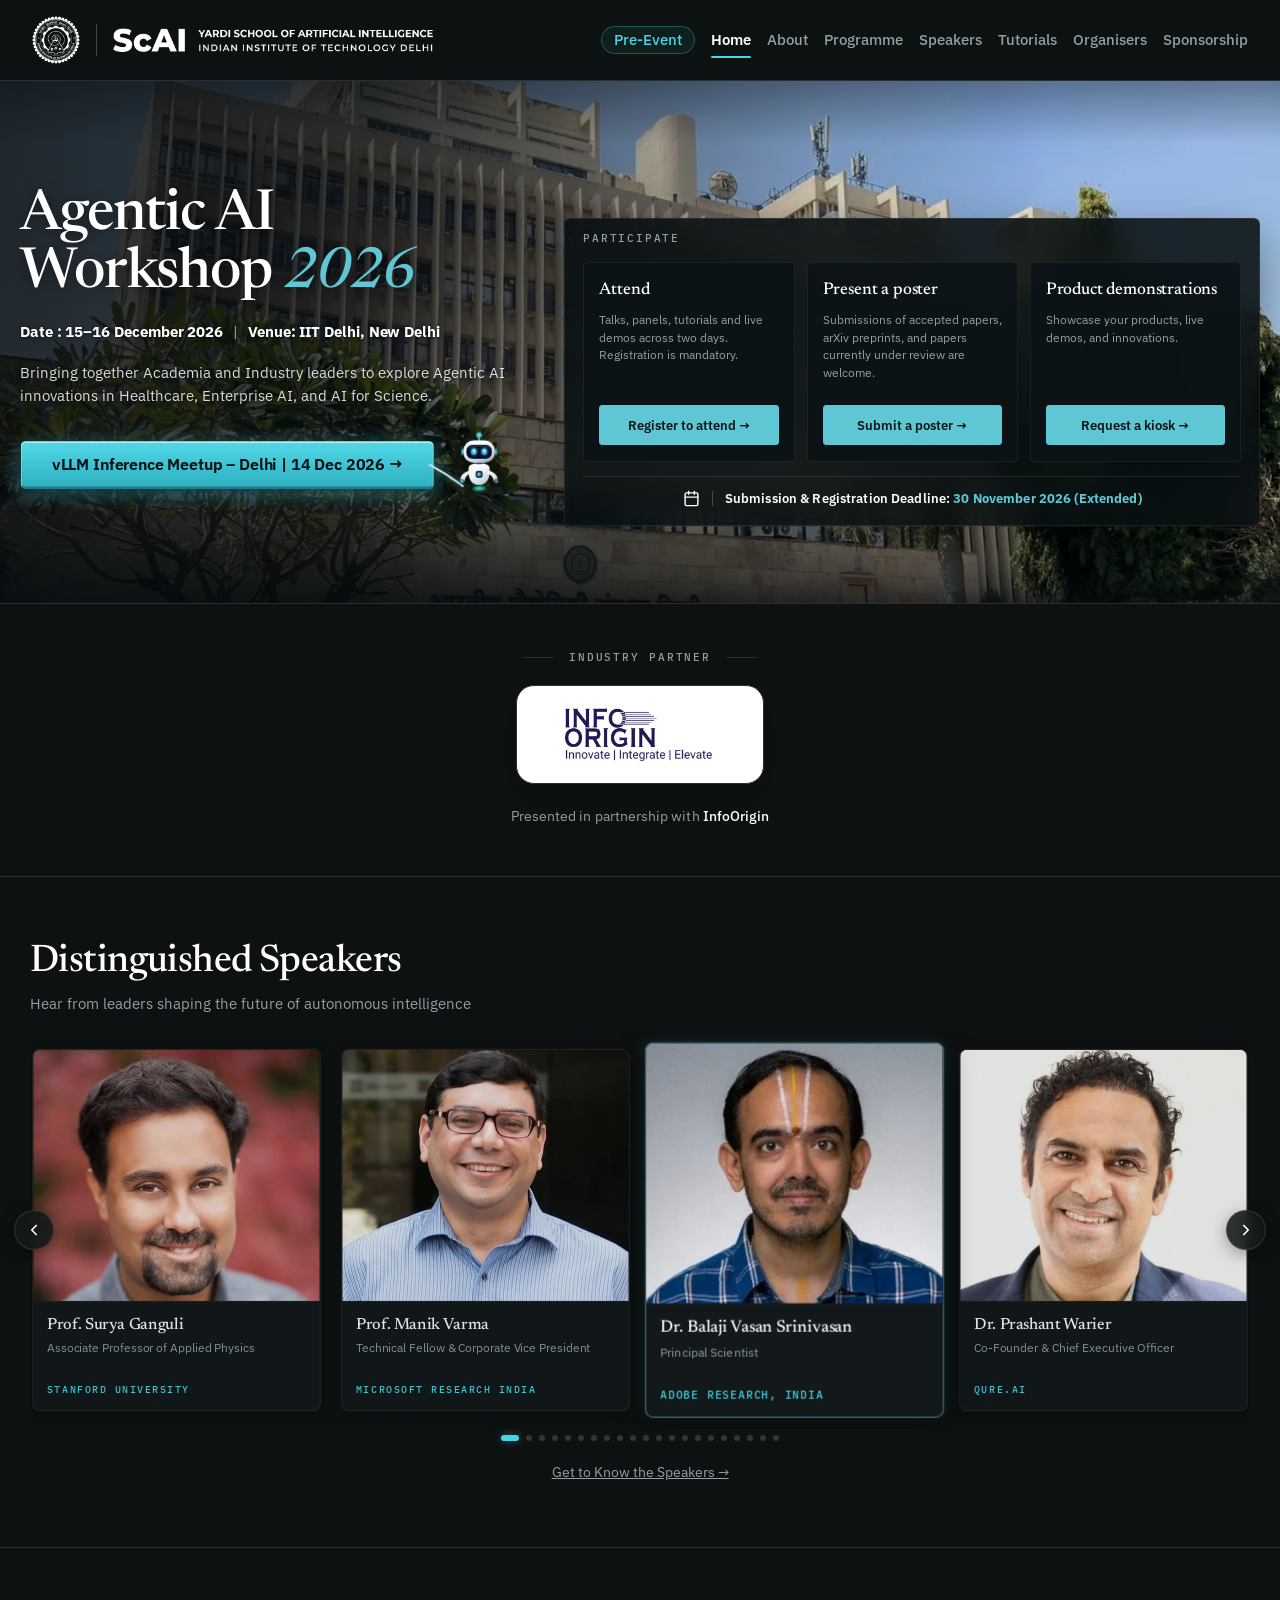
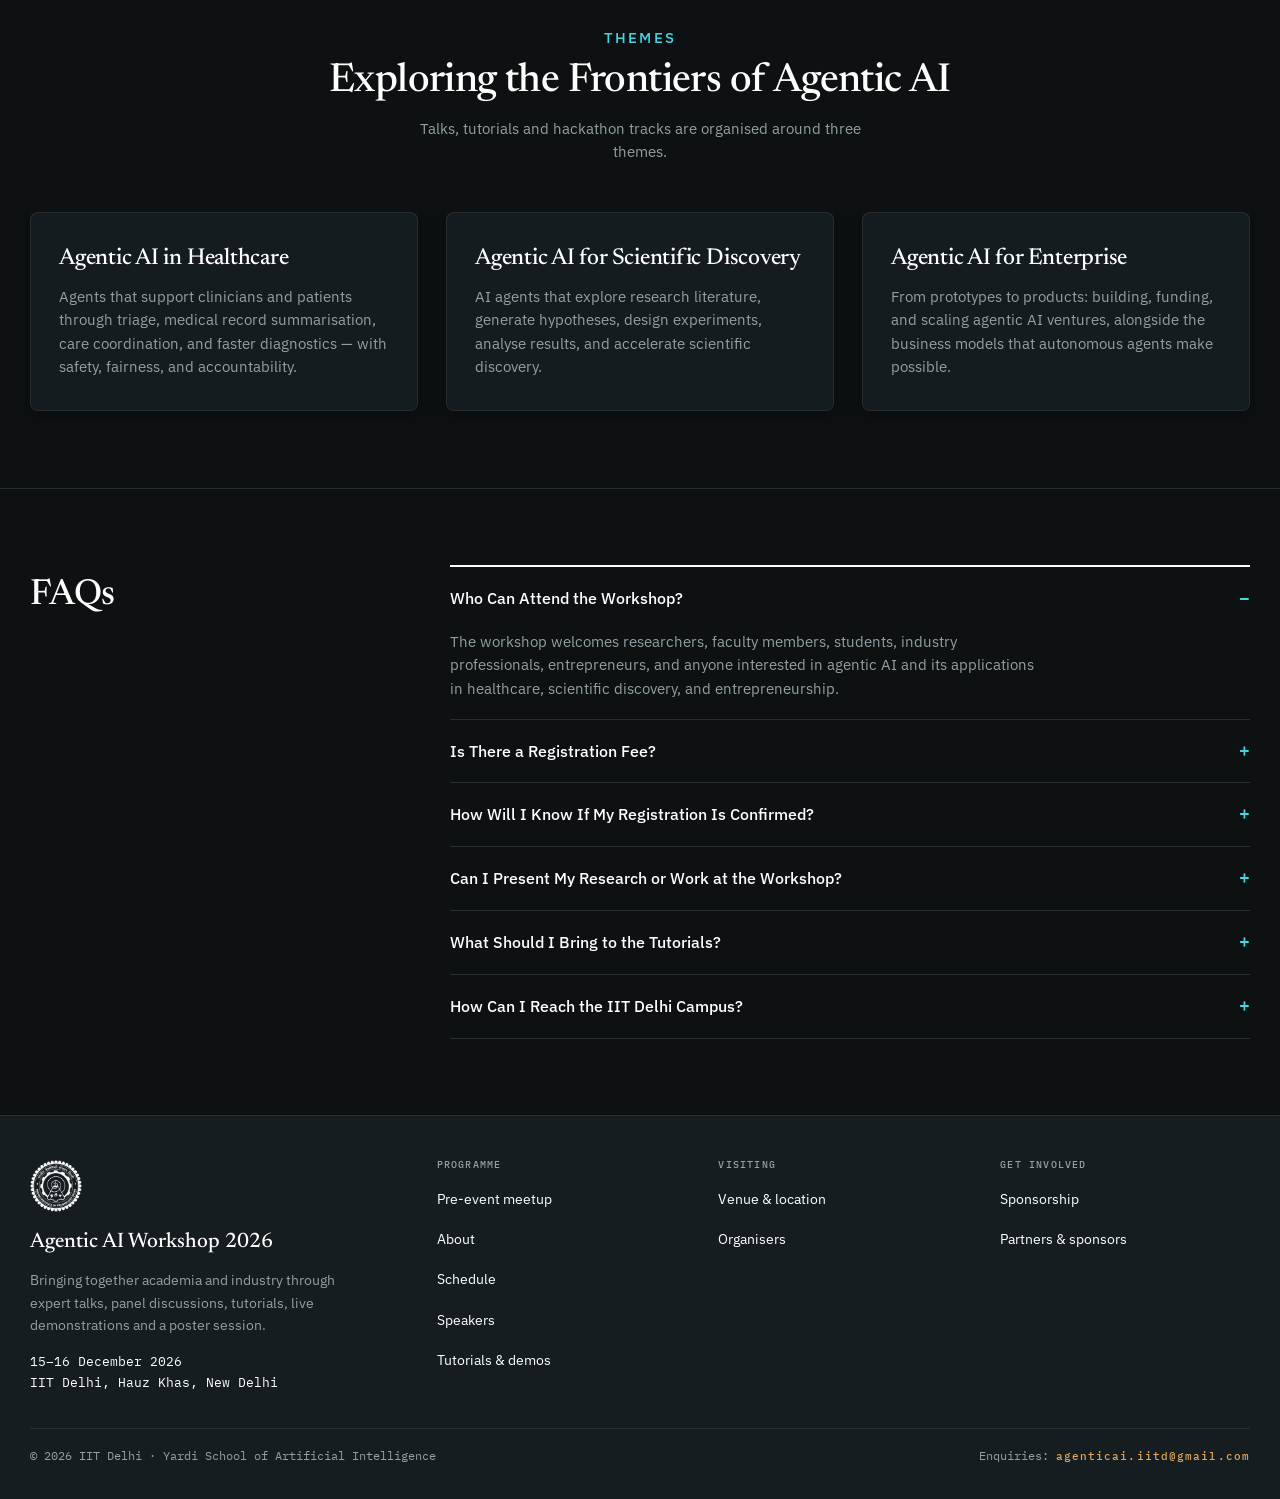
==== static/index.html @ 504b187e "Add cute 3D companion robot animation hauling Pre-Event CTA button into place" ====
<!doctype html>
<html lang="en" data-theme="dark">

<head>
  <meta charset="utf-8">
  <meta name="viewport" content="width=device-width, initial-scale=1, viewport-fit=cover">
  <meta name="claude:viewport-fit-sides" content="cover">
  <title>Agentic AI Workshop 2026</title>
  <link rel="preconnect" href="https://fonts.gstatic.com" crossorigin>
  <link rel="stylesheet"
    href="https://fonts.googleapis.com/css2?family=Newsreader:ital,opsz,wght@0,6..72,400;0,6..72,500;0,6..72,600;1,6..72,400&family=IBM+Plex+Mono:wght@400;500&family=IBM+Plex+Sans:wght@400;500;600&display=swap">
  <link rel="stylesheet" href="styles.css?v=8">
  <script>try { localStorage.removeItem("aaiw-theme"); } catch (e) { } document.documentElement.setAttribute("data-theme", "dark");</script>
</head>

<body>

  <header class="site-head">
    <div class="head-in">
      <a class="mark" href="index.html" aria-label="IIT Delhi &middot; ScAI Home">
        <img class="crest crest-red" src="photos/iitd-crest-red.png" alt="IIT Delhi" width="160" height="160">
        <img class="crest crest-white" src="photos/iitd-crest-white.png" alt="IIT Delhi" width="160" height="160">
        <span class="mark-divider" aria-hidden="true"></span>
        <img class="scai-logo" src="photos/scai-logo.png"
          alt="Yardi School of Artificial Intelligence, Indian Institute of Technology Delhi" width="520" height="38">
      </a>
      <div class="nav-group">
        <nav class="nav" id="nav" aria-label="Pages">
          <a href="pre-event.html" class="nav-pre-event">Pre-Event</a>
          <a href="index.html" aria-current="page">Home</a>
          <a href="about.html">About</a>
          <a href="programme.html">Programme</a>
          <a href="speakers.html">Speakers</a>
          <a href="tutorials.html">Tutorials</a>
          <a href="organisers.html">Organisers</a>
          <a href="sponsorship.html">Sponsorship</a>
        </nav>
        <button class="menu-btn" id="menuBtn" type="button" aria-expanded="false" aria-controls="nav"
          aria-label="Toggle navigation menu">
          <span class="menu-icon" aria-hidden="true"><span></span><span></span><span></span></span>
          <span class="menu-btn-text">Menu</span>
        </button>
      </div>
    </div>
  </header>

  <main>
    <section class="hero">
      <div class="hero-bg" aria-hidden="true"></div>
      <div class="wrap hero-grid">
        <div class="hero-copy">
          <h1>Agentic&nbsp;AI<br>Workshop <em>2026</em></h1>
          <p class="hero-meta"><strong>Date : 15&ndash;16 December 2026</strong> <span class="hero-sep">|</span>
            <strong>Venue:
              IIT Delhi, New Delhi</strong>
          </p>
          <p class="hero-desc">Bringing together Academia and Industry leaders to explore Agentic AI innovations in
            Healthcare, Enterprise AI, and AI for Science.</p>
          <div class="hero-actions">
            <svg class="hero-rope-svg" id="heroRopeSvg" aria-hidden="true">
              <path id="heroRopePath" class="hero-rope-path" d="" />
            </svg>
            <a class="hero-pre-btn" href="pre-event.html">vLLM Inference Meetup &ndash; Delhi | 14 Dec 2026 &rarr;</a>
            <div class="hero-robot-stage" id="heroRobotStage" aria-hidden="true">
              <div class="hero-robot" id="heroRobot" aria-label="3D AI Companion Robot">
                <svg class="robot-svg" viewBox="0 0 100 110" width="100%" height="100%" xmlns="http://www.w3.org/2000/svg">
                  <defs>
                    <filter id="robotGlow" x="-30%" y="-30%" width="160%" height="160%">
                      <feGaussianBlur stdDeviation="3" result="blur" />
                      <feMerge>
                        <feMergeNode in="blur" />
                        <feMergeNode in="SourceGraphic" />
                      </feMerge>
                    </filter>
                    <linearGradient id="bodyGrad" x1="20%" y1="0%" x2="80%" y2="100%">
                      <stop offset="0%" stop-color="#FFFFFF" />
                      <stop offset="45%" stop-color="#F1F5F9" />
                      <stop offset="85%" stop-color="#CBD5E1" />
                      <stop offset="100%" stop-color="#94A3B8" />
                    </linearGradient>
                    <linearGradient id="headGrad" x1="25%" y1="0%" x2="75%" y2="100%">
                      <stop offset="0%" stop-color="#FFFFFF" />
                      <stop offset="40%" stop-color="#F1F6F9" />
                      <stop offset="80%" stop-color="#CBD5E1" />
                      <stop offset="100%" stop-color="#94A3B8" />
                    </linearGradient>
                    <linearGradient id="visorGrad" x1="0%" y1="0%" x2="0%" y2="100%">
                      <stop offset="0%" stop-color="#0F172A" />
                      <stop offset="100%" stop-color="#020617" />
                    </linearGradient>
                    <linearGradient id="armGrad" x1="0%" y1="0%" x2="100%" y2="100%">
                      <stop offset="0%" stop-color="#FFFFFF" />
                      <stop offset="60%" stop-color="#E2E8F0" />
                      <stop offset="100%" stop-color="#94A3B8" />
                    </linearGradient>
                    <radialGradient id="thrusterGlow" cx="50%" cy="50%" r="50%">
                      <stop offset="0%" stop-color="#45D6E5" stop-opacity="0.95" />
                      <stop offset="45%" stop-color="#2DD4BF" stop-opacity="0.5" />
                      <stop offset="100%" stop-color="#2DD4BF" stop-opacity="0" />
                    </radialGradient>
                    <radialGradient id="coreGlow" cx="45%" cy="40%" r="55%">
                      <stop offset="0%" stop-color="#E0F2FE" />
                      <stop offset="40%" stop-color="#38BDF8" />
                      <stop offset="100%" stop-color="#0284C7" />
                    </radialGradient>
                  </defs>
                  <g class="robot-all">
                    <!-- Thruster plasma flare -->
                    <ellipse class="robot-thruster" cx="50" cy="99" rx="14" ry="5.5" fill="url(#thrusterGlow)" filter="url(#robotGlow)" />

                    <!-- Left Arm (holds rope) -->
                    <g class="robot-arm-left" transform-origin="34 70">
                      <path d="M 33 69 C 23 71 17 78 18 86 C 19 89 24 89 25 86 C 25 81 29 76 35 73 Z" fill="url(#armGrad)" />
                      <circle cx="20" cy="87" r="4" fill="#334155" />
                      <circle cx="20" cy="87" r="2.2" fill="#45D6E5" filter="url(#robotGlow)" />
                    </g>

                    <!-- Torso -->
                    <g class="robot-body">
                      <path d="M 32 64 C 32 59 38 56 50 56 C 62 56 68 59 68 64 C 69 76 67 93 50 93 C 33 93 31 76 32 64 Z" fill="url(#bodyGrad)" />
                      <path d="M 36 64 C 38 60 44 58 50 58 C 56 58 62 60 64 64 C 60 61 40 61 36 64 Z" fill="#FFFFFF" opacity="0.65" />
                      <!-- Chest Core -->
                      <rect x="44" y="69" width="12" height="12" rx="4" fill="#0B131A" />
                      <circle class="robot-core-pulse" cx="50" cy="75" r="3.5" fill="url(#coreGlow)" filter="url(#robotGlow)" />
                    </g>

                    <!-- Right Arm (waves in celebration) -->
                    <g class="robot-arm-right" id="robotRightArm" transform-origin="66 70">
                      <path d="M 67 69 C 77 71 83 78 82 86 C 81 89 76 89 75 86 C 75 81 71 76 65 73 Z" fill="url(#armGrad)" />
                      <circle cx="80" cy="87" r="4" fill="#334155" />
                      <circle cx="80" cy="87" r="2" fill="#94A3B8" />
                    </g>

                    <!-- Neck Joint -->
                    <rect x="44" y="52" width="12" height="5" rx="2" fill="#1E293B" />

                    <!-- Head -->
                    <g class="robot-head" id="robotHead" transform-origin="50 36">
                      <!-- Antenna -->
                      <line x1="50" y1="18" x2="50" y2="8" stroke="#94A3B8" stroke-width="2.5" stroke-linecap="round" />
                      <circle class="robot-antenna-orb" cx="50" cy="7" r="4" fill="#45D6E5" filter="url(#robotGlow)" />

                      <!-- Ear Pods -->
                      <rect x="19" y="29" width="6" height="14" rx="3" fill="#334155" />
                      <rect x="20" y="32" width="2" height="8" rx="1" fill="#45D6E5" filter="url(#robotGlow)" />
                      <rect x="75" y="29" width="6" height="14" rx="3" fill="#334155" />
                      <rect x="78" y="32" width="2" height="8" rx="1" fill="#45D6E5" filter="url(#robotGlow)" />

                      <!-- Head Dome -->
                      <rect x="23" y="16" width="54" height="39" rx="18" fill="url(#headGrad)" />
                      <ellipse cx="50" cy="22" rx="18" ry="4.5" fill="#FFFFFF" opacity="0.65" />

                      <!-- Visor -->
                      <rect x="28" y="24" width="44" height="24" rx="10" fill="url(#visorGrad)" stroke="rgba(69,214,229,0.3)" stroke-width="1" />
                      <path d="M 32 28 C 40 26 58 26 68 29" stroke="rgba(255,255,255,0.22)" stroke-width="1.2" stroke-linecap="round" />

                      <!-- Eyes -->
                      <g class="robot-eyes" id="robotEyes">
                        <g class="eyes-normal" id="eyesNormal">
                          <ellipse cx="41" cy="35.5" rx="4.5" ry="5.5" fill="#38BDF8" filter="url(#robotGlow)" />
                          <ellipse cx="41" cy="34.5" rx="1.8" ry="2.2" fill="#FFFFFF" />
                          <ellipse cx="59" cy="35.5" rx="4.5" ry="5.5" fill="#38BDF8" filter="url(#robotGlow)" />
                          <ellipse cx="59" cy="34.5" rx="1.8" ry="2.2" fill="#FFFFFF" />
                        </g>
                        <g class="eyes-happy" id="eyesHappy" style="opacity: 0;">
                          <path d="M 36 38 Q 41 31 46 38" fill="none" stroke="#38BDF8" stroke-width="3" stroke-linecap="round" filter="url(#robotGlow)" />
                          <path d="M 54 38 Q 59 31 64 38" fill="none" stroke="#38BDF8" stroke-width="3" stroke-linecap="round" filter="url(#robotGlow)" />
                        </g>
                      </g>
                    </g>
                  </g>
                </svg>
              </div>
            </div>
          </div>
        </div>
        <div class="hero-panel">
          <div class="hero-panel-head">
            <p class="hero-eyebrow">PARTICIPATE</p>
            <h2></h2>
          </div>
          <div class="hero-cards">
            <div class="hero-card">
              <h3>Attend</h3>
              <p>Talks, panels, tutorials and live demos across two days. Registration is mandatory.
              </p>
              <a class="hero-card-btn" href="https://forms.gle/HHtuspnAUSAGpwxS9" target="_blank"
                rel="noopener noreferrer">Register to attend &rarr;</a>
            </div>
            <div class="hero-card">
              <h3>Present a poster</h3>
              <p>Submissions of accepted papers, arXiv preprints, and papers currently under review are welcome.
              </p>
              <a class="hero-card-btn" href="https://forms.gle/W6U7YbLqxAHPparc8" target="_blank"
                rel="noopener noreferrer">Submit a poster &rarr;</a>
            </div>
            <div class="hero-card">
              <h3>Product demonstrations</h3>
              <p>Showcase your products, live demos, and innovations.</p>
              <a class="hero-card-btn"
                href="https://docs.google.com/forms/d/e/1FAIpQLSdDqV8i-qfMsqOBsiGxVJg1NM8yC5mrfDnqKC4Sth73me_tkg/viewform?usp=publish-editor"
                target="_blank" rel="noopener noreferrer">Request
                a kiosk &rarr;</a>
            </div>
          </div>
          <div class="hero-deadline">
            <svg class="hero-deadline-icon" width="18" height="18" viewBox="0 0 24 24" fill="none" stroke="currentColor"
              stroke-width="2" stroke-linecap="round" stroke-linejoin="round" aria-hidden="true">
              <rect x="3" y="4" width="18" height="18" rx="2" ry="2"></rect>
              <line x1="16" y1="2" x2="16" y2="6"></line>
              <line x1="8" y1="2" x2="8" y2="6"></line>
              <line x1="3" y1="10" x2="21" y2="10"></line>
            </svg>
            <span class="hero-deadline-sep" aria-hidden="true"></span>
            <span class="hero-deadline-text">Submission &amp; Registration Deadline: <strong
                class="hero-deadline-date">30 November 2026 (Extended)</strong></span>
          </div>
        </div>
      </div>
      <!-- <p class="hero-credit">IIT Delhi, Hauz Khas</p> -->
    </section>



    <section class="band sponsor-strip" id="sponsors">
      <div class="wrap sponsor-strip-in">
        <p class="sponsor-eyebrow"><i></i>Industry Partner<i></i></p>
        <div class="sponsor-card"><img class="sponsor-logo" src="photos/infoorigin-logo.png?v=2" alt="InfoOrigin"
            width="1024" height="365" loading="lazy"></div>
        <p class="sponsor-note">Presented in partnership with <b>InfoOrigin</b></p>
      </div>
    </section>

    <section class="band spk-band" id="speakers">
      <div class="wrap">
        <div class="spk-band-head">
          <!-- <p class="eyebrow">Speakers</p> -->
          <h2>Distinguished Speakers</h2>
          <p>Hear from leaders shaping the future of autonomous intelligence</p>
        </div>

        <div class="spk-carousel" id="spkCarousel" aria-roledescription="carousel" aria-label="Distinguished Speakers">
          <button class="spk-arrow spk-arrow-prev" id="spkPrev" type="button" aria-label="Previous speaker">
            <svg viewBox="0 0 24 24" fill="none" stroke="currentColor" stroke-width="2.2" stroke-linecap="round"
              stroke-linejoin="round" aria-hidden="true">
              <polyline points="15 18 9 12 15 6"></polyline>
            </svg>
          </button>

          <div class="spk-carousel-viewport" id="spkViewport">
            <div class="spk-carousel-track" id="spkTrack">
              <article class="spk-card" data-index="0">
                <div class="spk-card-photo">
                  <img src="photos/ganguli.webp" alt="Prof. Surya Ganguli" width="520" height="520" loading="lazy">
                </div>
                <div class="spk-card-info">
                  <h3 class="spk-card-name">Prof. Surya Ganguli</h3>
                  <p class="spk-card-role">Associate Professor of Applied Physics</p>
                  <p class="spk-card-org">Stanford University</p>
                </div>
              </article>
              <article class="spk-card" data-index="1">
                <div class="spk-card-photo">
                  <img src="photos/manik.webp" alt="Prof. Manik Varma" width="520" height="520" loading="lazy">
                </div>
                <div class="spk-card-info">
                  <h3 class="spk-card-name">Prof. Manik Varma</h3>
                  <p class="spk-card-role">Technical Fellow & Corporate Vice President</p>
                  <p class="spk-card-org">Microsoft Research India</p>
                </div>
              </article>
              <article class="spk-card" data-index="2">
                <div class="spk-card-photo">
                  <img src="photos/balaji.webp" alt="Dr. Balaji Vasan Srinivasan" width="520" height="520"
                    loading="lazy">
                </div>
                <div class="spk-card-info">
                  <h3 class="spk-card-name">Dr. Balaji Vasan Srinivasan</h3>
                  <p class="spk-card-role">Principal Scientist</p>
                  <p class="spk-card-org">Adobe Research, India</p>
                </div>
              </article>
              <article class="spk-card" data-index="3">
                <div class="spk-card-photo">
                  <img src="photos/prashant.webp" alt="Dr. Prashant Warier" width="520" height="520" loading="lazy">
                </div>
                <div class="spk-card-info">
                  <h3 class="spk-card-name">Dr. Prashant Warier</h3>
                  <p class="spk-card-role">Co-Founder & Chief Executive Officer</p>
                  <p class="spk-card-org">Qure.ai</p>
                </div>
              </article>
              <article class="spk-card" data-index="4">
                <div class="spk-card-photo">
                  <img src="photos/patra.webp" alt="Dr. Arijit Patra" width="520" height="520" loading="lazy">
                </div>
                <div class="spk-card-info">
                  <h3 class="spk-card-name">Dr. Arijit Patra</h3>
                  <p class="spk-card-role">Senior Principal Scientist</p>
                  <p class="spk-card-org">UCB Pharma</p>
                </div>
              </article>
              <article class="spk-card" data-index="5">
                <div class="spk-card-photo">
                  <img src="photos/nitish.webp" alt="Dr. Nitish Naik" width="520" height="520" loading="lazy">
                </div>
                <div class="spk-card-info">
                  <h3 class="spk-card-name">Prof. Nitish Naik</h3>
                  <p class="spk-card-role">Professor of Cardiology</p>
                  <p class="spk-card-org">AIIMS, New Delhi</p>
                </div>
              </article>
              <article class="spk-card" data-index="6">
                <div class="spk-card-photo">
                  <img src="photos/kartik.webp" alt="Prof. Karthik Raman" width="520" height="520" loading="lazy">
                </div>
                <div class="spk-card-info">
                  <h3 class="spk-card-name">Prof. Karthik Raman</h3>
                  <p class="spk-card-role">Professor, Data Science and AI, and Biotechnology</p>
                  <p class="spk-card-org">IIT Madras</p>
                </div>
              </article>
              <article class="spk-card" data-index="7">
                <div class="spk-card-photo">
                  <img src="photos/raghu.webp" alt="Prof. Raghunathan Rengaswamy" width="520" height="520"
                    loading="lazy">
                </div>
                <div class="spk-card-info">
                  <h3 class="spk-card-name">Prof. Raghunathan Rengaswamy</h3>
                  <p class="spk-card-role">Professor, Data Science and AI, and Chemical Engineering</p>
                  <p class="spk-card-org">IIT Madras</p>
                </div>
              </article>
              <article class="spk-card" data-index="8">
                <div class="spk-card-photo">
                  <img src="photos/ashutosh.webp" alt="Prof. Ashutosh Modi" width="520" height="520" loading="lazy">
                </div>
                <div class="spk-card-info">
                  <h3 class="spk-card-name">Prof. Ashutosh Modi</h3>
                  <p class="spk-card-role">Associate Professor, Computer Science and Engineering</p>
                  <p class="spk-card-org">IIT Kanpur</p>
                </div>
              </article>
              <article class="spk-card" data-index="9">
                <div class="spk-card-photo">
                  <img src="photos/aparna.webp" alt="Aparna Taneja" width="520" height="520" loading="lazy">
                </div>
                <div class="spk-card-info">
                  <h3 class="spk-card-name">Dr. Aparna Taneja</h3>
                  <p class="spk-card-role">Senior Research Scientist</p>
                  <p class="spk-card-org">Google DeepMind</p>
                </div>
              </article>
              <article class="spk-card" data-index="10">
                <div class="spk-card-photo">
                  <img src="photos/dinesh.webp" alt="Dinesh Raghu" width="520" height="520" loading="lazy">
                </div>
                <div class="spk-card-info">
                  <h3 class="spk-card-name">Dr. Dinesh Raghu</h3>
                  <p class="spk-card-role">Senior Researcher</p>
                  <p class="spk-card-org">IBM Research</p>
                </div>
              </article>
              <article class="spk-card" data-index="11">
                <div class="spk-card-photo">
                  <img src="photos/nitendra.webp" alt="Nitendra Rajput" width="520" height="520" loading="lazy">
                </div>
                <div class="spk-card-info">
                  <h3 class="spk-card-name">Dr. Nitendra Rajput</h3>
                  <p class="spk-card-role">Senior Vice President & Head</p>
                  <p class="spk-card-org">Mastercard AI Garage</p>
                </div>
              </article>
              <article class="spk-card" data-index="12">
                <div class="spk-card-photo">
                  <img src="photos/vaibhav.webp" alt="Vaibhav Ranjan" width="520" height="520" loading="lazy">
                </div>
                <div class="spk-card-info">
                  <h3 class="spk-card-name">Dr. Vaibhav Rajan</h3>
                  <p class="spk-card-role">Senior Research Scientist</p>
                  <p class="spk-card-org">Google DeepMind</p>
                </div>
              </article>
              <article class="spk-card" data-index="13">
                <div class="spk-card-photo">
                  <img src="photos/srikanth.webp" alt="Mr. Srikanth Ramakrishnan" width="520" height="520"
                    loading="lazy">
                </div>
                <div class="spk-card-info">
                  <h3 class="spk-card-name">Mr. Srikanth Ramakrishnan</h3>
                  <p class="spk-card-role">Head, Commercial Data Science &amp; AI</p>
                  <p class="spk-card-org">Johnson &amp; Johnson Innovative Medicine</p>
                </div>
              </article>
              <article class="spk-card" data-index="14">
                <div class="spk-card-photo">
                  <img src="photos/rahul.webp" alt="Dr. Rahul Mishra" width="520" height="520" loading="lazy">
                </div>
                <div class="spk-card-info">
                  <h3 class="spk-card-name">Dr. Rahul Mishra</h3>
                  <p class="spk-card-role">Head of the Data and Security Lab</p>
                  <p class="spk-card-org">Fujitsu Research India</p>
                </div>
              </article>
              <article class="spk-card" data-index="15">
                <div class="spk-card-photo">
                  <img src="photos/alpan.webp" alt="Dr. Alpan Raval" width="520" height="520" loading="lazy">
                </div>
                <div class="spk-card-info">
                  <h3 class="spk-card-name">Dr. Alpan Raval</h3>
                  <p class="spk-card-role">Chief Scientist, AI/ML</p>
                  <p class="spk-card-org">Wadhwani AI</p>
                </div>
              </article>
              <article class="spk-card" data-index="16">
                <div class="spk-card-photo">
                  <img src="photos/ayush.webp" alt="Ayush Maheshwari" width="520" height="520" loading="lazy">
                </div>
                <div class="spk-card-info">
                  <h3 class="spk-card-name">Dr.Ayush Maheshwari</h3>
                  <p class="spk-card-role">Senior Solutions Architect</p>
                  <p class="spk-card-org">NVIDIA</p>
                </div>
              </article>
              <article class="spk-card" data-index="17">
                <div class="spk-card-photo">
                  <img src="photos/gaurav.webp" alt="Mr. Gaurav Tripathi" width="520" height="520" loading="lazy">
                </div>
                <div class="spk-card-info">
                  <h3 class="spk-card-name">Mr. Gaurav Tripathi</h3>
                  <p class="spk-card-role">Co-Founder &amp; Chief Technology Officer</p>
                  <p class="spk-card-org">Partex.AI</p>
                </div>
              </article>
              <article class="spk-card" data-index="18">
                <div class="spk-card-photo">
                  <img src="photos/anoop.webp" alt="Prof. N. M. Anoop Krishnan" width="520" height="520" loading="lazy">
                </div>
                <div class="spk-card-info">
                  <h3 class="spk-card-name">Prof. N. M. Anoop Krishnan</h3>
                  <p class="spk-card-role">Associate Professor, Civil Engineering &amp; Joint Faculty, ScAI</p>
                  <p class="spk-card-org">IIT Delhi</p>
                </div>
              </article>
              <article class="spk-card" data-index="19">
                <div class="spk-card-photo">
                  <img src="photos/santanu.webp" alt="Prof. Santanu Chaudhury" width="520" height="520" loading="lazy">
                </div>
                <div class="spk-card-info">
                  <h3 class="spk-card-name">Prof. Santanu Chaudhury</h3>
                  <p class="spk-card-role">Honorary Professor, Department of Electrical Engineering</p>
                  <p class="spk-card-org">IIT Delhi</p>
                </div>
              </article>
              <article class="spk-card" data-index="20">
                <div class="spk-card-photo">
                  <img src="photos/tanmoy.webp" alt="Prof. Tanmoy Chakraborty" width="520" height="520" loading="lazy">
                </div>
                <div class="spk-card-info">
                  <h3 class="spk-card-name">Prof. Tanmoy Chakraborty</h3>
                  <p class="spk-card-role">Professor, Electrical Engineering &amp; Joint Faculty, ScAI</p>
                  <p class="spk-card-org">IIT Delhi</p>
                </div>
              </article>
              <article class="spk-card" data-index="21">
                <div class="spk-card-photo">
                  <img src="photos/tarak.webp" alt="Prof. Tarak Karmakar" width="520" height="520" loading="lazy">
                </div>
                <div class="spk-card-info">
                  <h3 class="spk-card-name">Prof. Tarak Karmakar</h3>
                  <p class="spk-card-role">Associate Professor, Chemistry &amp; Associate Faculty, ScAI</p>
                  <p class="spk-card-org">IIT Delhi</p>
                </div>
              </article>
              <!-- <article class="spk-card" data-index="22">
                <div class="spk-card-photo">
                  <img src="photos/sandeep.webp" alt="Prof. Sandeep Kumar" width="520" height="520" loading="lazy">
                </div>
                <div class="spk-card-info">
                  <h3 class="spk-card-name">Prof. Sandeep Kumar</h3>
                  <p class="spk-card-role">Associate Professor, Electrical Engineering &amp; Joint Faculty, ScAI</p>
                  <p class="spk-card-org">IIT Delhi</p>
                </div>
              </article> -->
              <article class="spk-card" data-index="23">
                <div class="spk-card-photo">
                  <img src="photos/souvik.webp" alt="Prof. Souvik Chakraborty" width="520" height="520" loading="lazy">
                </div>
                <div class="spk-card-info">
                  <h3 class="spk-card-name">Prof. Souvik Chakraborty</h3>
                  <p class="spk-card-role">Associate Professor, Applied Mechanics &amp; Joint Faculty, ScAI</p>
                  <p class="spk-card-org">IIT Delhi</p>
                </div>
              </article>
              <article class="spk-card" data-index="24">
                <div class="spk-card-photo">
                  <img src="photos/haribhaskar.webp" alt="Dr. Hari Bhaskar" width="520" height="520" loading="lazy">
                </div>
                <div class="spk-card-info">
                  <h3 class="spk-card-name">Dr. Hari Bhaskar</h3>
                  <p class="spk-card-role">Engineering Lead</p>
                  <p class="spk-card-org">Google</p>
                </div>
              </article>
            </div>
          </div>

          <button class="spk-arrow spk-arrow-next" id="spkNext" type="button" aria-label="Next speaker">
            <svg viewBox="0 0 24 24" fill="none" stroke="currentColor" stroke-width="2.2" stroke-linecap="round"
              stroke-linejoin="round" aria-hidden="true">
              <polyline points="9 18 15 12 9 6"></polyline>
            </svg>
          </button>
        </div>

        <div class="spk-carousel-nav">
          <div class="spk-dots" id="spkDots" role="tablist" aria-label="Speaker slide indicators"></div>
        </div>

        <p class="note spk-note"><a href="speakers.html"> Get to Know the Speakers &rarr;</a></p>
      </div>
    </section>

    <section class="band themes-band" id="themes">
      <div class="wrap">
        <div class="themes-head">
          <p class="eyebrow">THEMES</p>
          <h2>Exploring the Frontiers of Agentic AI</h2>
          <p>Talks, tutorials and hackathon tracks are organised around three themes.</p>
        </div>
        <div class="themes-grid">
          <article class="theme-card">
            <!-- <span class="theme-num">01</span> -->
            <div class="theme-body">
              <h3>Agentic AI in Healthcare</h3>
              <p>Agents that support clinicians and patients through triage, medical record summarisation, care
                coordination, and faster diagnostics &mdash; with safety, fairness, and accountability.</p>
            </div>
          </article>
          <article class="theme-card">
            <!-- <span class="theme-num">02</span> -->
            <div class="theme-body">
              <h3>Agentic AI for Scientific Discovery</h3>
              <p>AI agents that explore research literature, generate hypotheses, design experiments, analyse results,
                and accelerate scientific discovery.</p>
            </div>
          </article>
          <article class="theme-card">
            <!-- <span class="theme-num">03</span> -->
            <div class="theme-body">
              <h3>Agentic AI for Enterprise</h3>
              <p>From prototypes to products: building, funding, and scaling agentic AI ventures, alongside the business
                models that autonomous agents make possible.</p>
            </div>
          </article>
        </div>
      </div>
    </section>

    <!-- <section class="band alt">
      <div class="wrap band-grid">
        <div class="band-head">
          <p class="eyebrow">Registration</p>
          <h2>Save your seat</h2>
          <p>Free, and it takes about two minutes. Every registration is reviewed by the organising committee.</p>
        </div>
        <div>
          <div class="reg-box">
            <div>
              <h3>Workshop registration</h3>
              <p>Free &middot; limited places &middot; open until seats are filled</p>
            </div>
          </div>
          <p class="note">Submitting the form sends you a copy of your responses straight away; the committee confirms
            your place by e-mail afterwards.</p>
        </div>
      </div>
    </section> -->

    <section class="band" id="faq">
      <div class="wrap band-grid">
        <div class="band-head">
          <h2>FAQs</h2>
        </div>
        <div>
          <div class="faq">
            <details open>
              <summary>Who Can Attend the Workshop?</summary>
              <p>The workshop welcomes researchers, faculty members, students, industry professionals, entrepreneurs,
                and anyone interested in agentic AI and its applications in healthcare, scientific discovery, and
                entrepreneurship.</p>
            </details>
            <details>
              <summary>Is There a Registration Fee?</summary>
              <p>No, participation in the workshop is free of charge. However, registration is required, and attendance
                is subject to confirmation by the organising committee.</p>
            </details>
            <details>
              <summary>How Will I Know If My Registration Is Confirmed?</summary>
              <p>You will receive an acknowledgement after submitting the registration form. Further details regarding
                your registration status and participation will be communicated by the organising committee.</p>
            </details>
            <details>
              <summary>Can I Present My Research or Work at the Workshop?</summary>
              <p>Yes. Participants are welcome to submit their relevant research and project work for consideration.
                Accepted papers, arXiv preprints, and papers currently under review are welcome. Presentation
                opportunities and submission guidelines will be communicated through the official workshop channels.</p>
            </details>
            <details>
              <summary>What Should I Bring to the Tutorials?</summary>
              <p>Please bring your laptop and ensure that it is fully charged. Any additional software, tools, datasets,
                or setup instructions will be shared by the tutorial organisers, if required.</p>
            </details>
            <details>
              <summary>How Can I Reach the IIT Delhi Campus?</summary>
              <p>The workshop will take place at IIT Delhi, Hauz Khas, New Delhi. Participants can reach the campus by
                metro, taxi, or other local transport. Detailed venue and entry instructions will be shared with
                registered participants before the event.</p>
            </details>
          </div>
        </div>
      </div>
    </section>
  </main>

  <footer class="foot">
    <div class="wrap">
      <div class="foot-grid">
        <div>
          <img class="crest crest-red foot-crest" src="photos/iitd-crest-red.png"
            alt="Indian Institute of Technology Delhi" width="160" height="160">
          <img class="crest crest-white foot-crest" src="photos/iitd-crest-white.png"
            alt="Indian Institute of Technology Delhi" width="160" height="160">
          <div class="brand">Agentic AI Workshop 2026</div>
          <p>Bringing together academia and industry through expert talks, panel discussions, tutorials, live
            demonstrations and a poster session.</p>
          <p class="mono" style="margin-top:16px;font-size:13px">15&ndash;16 December 2026<br>IIT Delhi, Hauz Khas, New
            Delhi</p>
        </div>
        <div>
          <h4>Programme</h4>
          <ul>
            <li><a href="pre-event.html">Pre-event meetup</a></li>
            <li><a href="about.html">About</a></li>
            <li><a href="programme.html">Schedule</a></li>
            <li><a href="speakers.html">Speakers</a></li>
            <li><a href="tutorials.html">Tutorials &amp; demos</a></li>
          </ul>
        </div>
        <div>
          <h4>Visiting</h4>
          <ul>
            <li><a href="about.html#venue">Venue &amp; location</a></li>
            <li><a href="organisers.html">Organisers</a></li>
          </ul>
        </div>
        <div>
          <h4>Get involved</h4>
          <ul>
            <li><a href="sponsorship.html">Sponsorship</a></li>
            <li><a href="partners.html">Partners &amp; sponsors</a></li>
          </ul>
        </div>
      </div>
      <div class="colophon">
        <span>&copy; 2026 IIT Delhi &middot; Yardi School of Artificial Intelligence</span>
        <span>Enquiries: <span class="tba" data-contact>agenticai.iitd@gmail.com</span></span>
      </div>
    </div>
  </footer>
  <script src="config.js"></script>
  <script src="site.js?v=3"></script>
</body>

</html>
---- static/styles.css ----
/* Agentic AI Workshop 2026 — IIT Delhi · Yardi ScAI
   Layout: a ruled programme booklet. Full-width bands, each opened by a hairline
   rule and a mono eyebrow; content set in an asymmetric label/content grid. */

:root {
  --paper: #0D1112;
  --panel: #161D20;
  --ink: #FFFFFF;
  --ink-soft: #92A0A4;
  --rule: #273135;
  --accent: #45D6E5;
  --accent-2: #E0A85C;
  --accent-wash: #142326;
  --good: #6FBE91;
  --warn: #E0A85C;
  --veil-1: 52%;
  --veil-2: 24%;
  --veil-3: 5%;
  --photo-filter: saturate(.88) brightness(.82) contrast(1.06);

  --display: "Newsreader", "Iowan Old Style", Georgia, serif;
  --body: "IBM Plex Sans", "Segoe UI", system-ui, -apple-system, sans-serif;
  --mono: "IBM Plex Mono", ui-monospace, "SF Mono", Menlo, monospace;

  --wrap: 1260px;
  --gut-l: max(20px, env(safe-area-inset-left, 0px));
  --gut-r: max(20px, env(safe-area-inset-right, 0px));

  color-scheme: dark;
  padding-top: env(safe-area-inset-top, 0px);
  padding-bottom: env(safe-area-inset-bottom, 0px);
}

:root[data-theme="dark"],
:root.t-dark {
  --paper: #0D1112;
  --panel: #161D20;
  --ink: #FFFFFF;
  --ink-soft: #92A0A4;
  --rule: #273135;
  --accent: #45D6E5;
  --accent-2: #E0A85C;
  --accent-wash: #142326;
  --good: #6FBE91;
  --warn: #E0A85C;
  --veil-1: 52%;
  --veil-2: 24%;
  --veil-3: 5%;
  --photo-filter: saturate(.88) brightness(.82) contrast(1.06);
  color-scheme: dark;
}

*,
*::before,
*::after {
  box-sizing: border-box;
}

html {
  scroll-behavior: smooth;
  overflow-x: hidden;
  max-width: 100%;
}

body {
  margin: 0;
  background: var(--paper);
  color: var(--ink);
  font: 400 16px/1.6 var(--body);
  -webkit-font-smoothing: antialiased;
  overflow-x: hidden;
  position: relative;
  width: 100%;
  max-width: 100%;
}

body.menu-open {
  overflow: hidden;
  touch-action: none;
}

body::before {
  content: "";
  position: fixed;
  inset: 0 0 auto;
  height: env(safe-area-inset-top, 0px);
  z-index: 60;
  background: var(--paper);
}

@media (prefers-reduced-motion: reduce) {
  html {
    scroll-behavior: auto;
  }

  *,
  *::before,
  *::after {
    animation-duration: .01ms !important;
    transition-duration: .01ms !important;
  }
}

a {
  color: inherit;
}

h1,
h2,
h3,
h4 {
  text-wrap: balance;
  margin: 0;
  font-weight: 500;
}

p {
  margin: 0;
}

img {
  max-width: 100%;
  height: auto;
}

:focus-visible {
  outline: 2px solid var(--accent);
  outline-offset: 3px;
}

.wrap {
  max-width: var(--wrap);
  margin-inline: auto;
  padding-left: var(--gut-l);
  padding-right: var(--gut-r);
}

@media (max-width: 480px) {
  :root {
    --gut-l: max(16px, env(safe-area-inset-left, 0px));
    --gut-r: max(16px, env(safe-area-inset-right, 0px));
  }
}

@media (max-width: 360px) {
  :root {
    --gut-l: max(12px, env(safe-area-inset-left, 0px));
    --gut-r: max(12px, env(safe-area-inset-right, 0px));
  }
}

.eyebrow {
  font: 500 11px/1 var(--mono);
  letter-spacing: .14em;
  text-transform: uppercase;
  color: var(--accent);
}

.mono {
  font-family: var(--mono);
  font-variant-numeric: tabular-nums;
}

.muted {
  color: var(--ink-soft);
}

.tba {
  font: 500 11px/1 var(--mono);
  letter-spacing: .1em;
  color: var(--accent-2);
}

/* ---------- header & branding ---------- */
.site-head {
  position: sticky;
  top: env(safe-area-inset-top, 0px);
  z-index: 50;
  background: rgba(13, 17, 18, 0.94);
  backdrop-filter: saturate(140%) blur(12px);
  -webkit-backdrop-filter: saturate(140%) blur(12px);
  border-bottom: 1px solid var(--rule);
  width: 100%;
}

.head-in {
  width: 100%;
  max-width: none;
  margin-inline: 0;
  padding-left: clamp(32px, 2.5vw, 40px);
  padding-right: clamp(32px, 2.5vw, 40px);
  display: flex;
  align-items: center;
  justify-content: space-between;
  min-height: 80px;
  height: 80px;
  box-sizing: border-box;
  gap: 24px;
}

/* Branding: Emblem, Divider, ScAI Logo */
.mark {
  display: inline-flex;
  flex-direction: row;
  align-items: center;
  gap: 16px;
  text-decoration: none;
  padding-block: 2px;
  min-width: 0;
  flex-shrink: 0;
}

.site-head .crest {
  width: 48px;
  height: 48px;
  object-fit: contain;
  flex-shrink: 0;
  display: block;
  transition: transform .35s ease;
}

.mark:hover .crest {
  transform: rotate(12deg);
}

.crest-white {
  display: block !important;
}

.crest-red {
  display: none !important;
}

.mark-divider {
  width: 1px;
  height: 32px;
  background: rgba(255, 255, 255, 0.25);
  flex-shrink: 0;
  display: block;
}

.scai-logo {
  height: 25px;
  width: auto;
  max-width: 320px;
  object-fit: contain;
  display: block;
  flex-shrink: 0;
  transition: opacity .18s ease;
}

.mark:hover .scai-logo {
  opacity: .88;
}

.foot-crest {
  width: 52px;
  height: 52px;
  margin-bottom: 14px;
}

.mark:hover .foot-crest {
  transform: none;
}

/* Navigation Group & Desktop Links */
.nav-group {
  display: flex;
  align-items: center;
  gap: 16px;
  flex-shrink: 0;
}

.nav {
  display: flex;
  align-items: center;
  gap: clamp(12px, 1.25vw, 20px);
  margin: 0;
  padding: 0;
}

.nav > a {
  position: relative;
  font-family: var(--body);
  font-size: 14.5px;
  font-weight: 500;
  line-height: 1.4;
  text-decoration: none !important;
  color: var(--ink-soft);
  white-space: nowrap;
  padding: 8px 0;
  display: inline-flex;
  align-items: center;
  transition: color .2s ease;
}

.nav > a:hover {
  color: var(--accent);
}

.nav > a[aria-current="page"] {
  color: #FFFFFF;
  font-weight: 600;
}

.nav > a::after {
  content: "";
  position: absolute;
  left: 0;
  right: 0;
  bottom: 0px;
  height: 2px;
  background: var(--accent);
  transform: scaleX(0);
  transform-origin: center;
  transition: transform .22s cubic-bezier(.16, 1, .3, 1), opacity .22s ease;
  border-radius: 1px;
  opacity: 0;
}

.nav > a:hover::after {
  transform: scaleX(0.7);
  opacity: 0.7;
}

.nav > a[aria-current="page"]::after {
  transform: scaleX(1);
  opacity: 1;
}



/* ---------- Pre-Event Navbar Item (Subtle Elegant Highlight) ---------- */
.nav > a.nav-pre-event {
  color: var(--accent);
  padding: 4px 12px;
  border-radius: 9999px;
  background: rgba(45, 212, 191, 0.08);
  border: 1px solid rgba(45, 212, 191, 0.32);
  transition: color .2s ease, background .2s ease, border-color .2s ease, box-shadow .2s ease;
  line-height: 1.2;
}

.nav > a.nav-pre-event:hover {
  color: #FFFFFF;
  background: rgba(45, 212, 191, 0.16);
  border-color: rgba(45, 212, 191, 0.65);
  box-shadow: 0 0 12px rgba(45, 212, 191, 0.2);
}

.nav > a.nav-pre-event[aria-current="page"] {
  color: #FFFFFF;
  background: rgba(45, 212, 191, 0.2);
  border-color: var(--accent);
  font-weight: 600;
  box-shadow: 0 0 10px rgba(45, 212, 191, 0.25);
}

.nav > a.nav-pre-event::after {
  display: none !important;
}

/* ---------- Pre-Event Registration Notice Banner (3D Elevated Surface & Cyan Glow) ---------- */
.pre-notice-banner-wrap {
  padding-top: 24px;
  padding-bottom: 0px;
}

.pre-notice-banner {
  position: relative;
  background: linear-gradient(180deg, rgba(22, 32, 44, 0.96) 0%, rgba(13, 20, 28, 0.98) 100%);
  border: 1px solid rgba(45, 212, 191, 0.38);
  border-top: 1px solid rgba(94, 234, 212, 0.65);
  border-bottom: 1px solid rgba(20, 110, 100, 0.45);
  border-radius: 10px;
  padding: 16px 22px;
  box-shadow: 
    inset 0 1px 0 rgba(255, 255, 255, 0.12),
    inset 0 -1px 0 rgba(0, 0, 0, 0.6),
    0 4px 12px rgba(0, 0, 0, 0.45),
    0 8px 24px rgba(0, 0, 0, 0.25),
    0 0 22px rgba(45, 212, 191, 0.14);
  isolation: isolate;
  transition: transform .24s cubic-bezier(.2, .9, .3, 1),
              box-shadow .24s ease,
              border-color .24s ease;
}

.pre-notice-banner::before {
  content: "";
  position: absolute;
  inset: -2px;
  border-radius: 12px;
  background: radial-gradient(ellipse at 50% 50%, rgba(45, 212, 191, 0.24) 0%, rgba(45, 212, 191, 0.06) 60%, transparent 80%);
  filter: blur(8px);
  z-index: -1;
  pointer-events: none;
  animation: preNoticePulse 4.5s ease-in-out infinite;
}

.pre-notice-shimmer {
  position: absolute;
  inset: 0;
  border-radius: inherit;
  background: linear-gradient(105deg, transparent 25%, rgba(94, 234, 212, 0.12) 50%, transparent 75%);
  background-size: 200% 100%;
  animation: preNoticeShimmer 6s ease-in-out infinite;
  pointer-events: none;
  z-index: 0;
}

.pre-notice-content {
  position: relative;
  z-index: 1;
  display: flex;
  align-items: center;
  gap: 16px;
}

.pre-notice-icon {
  display: inline-flex;
  align-items: center;
  justify-content: center;
  width: 32px;
  height: 32px;
  border-radius: 50%;
  background: rgba(45, 212, 191, 0.12);
  border: 1px solid rgba(45, 212, 191, 0.38);
  color: var(--accent);
  flex-shrink: 0;
  box-shadow: 0 0 10px rgba(45, 212, 191, 0.25);
}

.pre-notice-icon svg {
  display: block;
}

.pre-notice-text {
  margin: 0;
  font-family: var(--body);
  font-size: 14.5px;
  line-height: 1.55;
  color: #E2E8F0;
  text-shadow: 0 1px 2px rgba(0, 0, 0, 0.7);
}

.pre-notice-text strong {
  color: #FFFFFF;
  font-weight: 700;
  letter-spacing: .01em;
}

@media (hover: hover) and (pointer: fine) {
  .pre-notice-banner:hover {
    transform: translateY(-2px);
    border-color: rgba(45, 212, 191, 0.55);
    border-top-color: rgba(94, 234, 212, 0.85);
    box-shadow: 
      inset 0 1px 0 rgba(255, 255, 255, 0.18),
      inset 0 -1px 0 rgba(0, 0, 0, 0.6),
      0 6px 16px rgba(0, 0, 0, 0.5),
      0 12px 30px rgba(0, 0, 0, 0.3),
      0 0 28px rgba(45, 212, 191, 0.26);
  }

  .pre-notice-banner:hover::before {
    opacity: 1;
    filter: blur(10px);
    background: radial-gradient(ellipse at 50% 50%, rgba(94, 234, 212, 0.32) 0%, rgba(45, 212, 191, 0.08) 60%, transparent 80%);
  }
}

@keyframes preNoticePulse {
  0%, 100% {
    opacity: 0.75;
    transform: scale(0.995);
  }
  50% {
    opacity: 1;
    transform: scale(1.015);
  }
}

@keyframes preNoticeShimmer {
  0% {
    background-position: -150% 0;
  }
  45%, 100% {
    background-position: 180% 0;
  }
}

@media (max-width: 768px) {
  .pre-notice-banner-wrap {
    padding-top: 16px;
  }
  .pre-notice-banner {
    padding: 14px 16px;
    border-radius: 8px;
  }
  .pre-notice-content {
    gap: 12px;
    align-items: flex-start;
  }
  .pre-notice-icon {
    width: 28px;
    height: 28px;
    margin-top: 1px;
  }
  .pre-notice-icon svg {
    width: 17px;
    height: 17px;
  }
  .pre-notice-text {
    font-size: 13.5px;
    line-height: 1.5;
  }
}

@media (prefers-reduced-motion: reduce) {
  .pre-notice-banner::before,
  .pre-notice-shimmer {
    animation: none !important;
  }
  .pre-notice-banner {
    transition: none !important;
  }
  .hero-pre-btn {
    transition: none !important;
  }
}

/* ---------- Pre-Event Page Components ---------- */
.pre-hero-cta-wrap {
  margin-top: 24px;
  margin-bottom: 24px;
}

.pre-primary-cta {
  display: inline-flex;
  align-items: center;
  justify-content: center;
  gap: 10px;
  padding: 13px 28px;
  min-height: 48px;
  background: linear-gradient(180deg, #51D8E7 0%, #2EB0C0 100%);
  color: #061114 !important;
  font-family: var(--body);
  font-size: 15.5px;
  font-weight: 650;
  letter-spacing: -0.01em;
  line-height: 1.25;
  text-decoration: none;
  white-space: nowrap;
  border-radius: 6px;
  border: 1px solid rgba(255, 255, 255, 0.4);
  border-bottom: 2.5px solid #1a7e8a;
  box-shadow: 
    inset 0 1px 0 rgba(255, 255, 255, 0.6),
    inset 0 -1px 0 rgba(0, 0, 0, 0.15),
    0 2px 6px rgba(0, 0, 0, 0.4),
    0 6px 20px rgba(69, 214, 229, 0.35),
    0 0 28px rgba(69, 214, 229, 0.2);
  cursor: pointer;
  box-sizing: border-box;
  transition: transform 0.2s cubic-bezier(0.2, 0.8, 0.2, 1),
              box-shadow 0.2s ease,
              background 0.2s ease,
              border-color 0.2s ease;
}

@media (hover: hover) and (pointer: fine) and (prefers-reduced-motion: no-preference) {
  .pre-primary-cta:hover {
    background: linear-gradient(180deg, #68e4f3 0%, #3dc1d2 100%);
    transform: translateY(-2px);
    border-color: rgba(255, 255, 255, 0.6);
    border-bottom-color: #1a7e8a;
    box-shadow: 
      inset 0 1px 0 rgba(255, 255, 255, 0.75),
      inset 0 -1px 0 rgba(0, 0, 0, 0.15),
      0 6px 14px rgba(0, 0, 0, 0.45),
      0 10px 28px rgba(69, 214, 229, 0.55),
      0 0 36px rgba(69, 214, 229, 0.35);
    color: #03080a !important;
  }
}

.pre-primary-cta:active {
  transform: translateY(1px);
  border-bottom-width: 1.5px;
  box-shadow: 
    inset 0 1px 2px rgba(0, 0, 0, 0.35),
    0 1px 2px rgba(0, 0, 0, 0.4),
    0 2px 10px rgba(69, 214, 229, 0.25);
}

.pre-info-strip {
  display: flex;
  flex-wrap: wrap;
  gap: 12px;
  margin-top: 18px;
  align-items: center;
}

.pre-info-pill {
  display: inline-flex;
  align-items: center;
  gap: 8px;
  background: rgba(22, 29, 32, 0.85);
  border: 1px solid rgba(255, 255, 255, 0.08);
  border-radius: 9999px;
  padding: 7px 14px;
  font-family: var(--body);
  font-size: 13.5px;
  color: #D1D5DB;
  box-shadow: 0 1px 3px rgba(0, 0, 0, 0.3);
}

.pre-info-icon {
  color: var(--accent);
  flex-shrink: 0;
  display: block;
}

.pre-info-val strong {
  color: #FFFFFF;
  font-weight: 600;
}

.agenda-stat-grid {
  display: grid;
  grid-template-columns: repeat(3, 1fr);
  gap: 16px;
}

.agenda-stat-card {
  background: var(--panel);
  border: 1px solid var(--rule);
  padding: 22px 20px;
  border-radius: 8px;
  text-align: left;
  transition: border-color .2s ease, transform .2s ease;
}

.agenda-stat-card:hover {
  border-color: rgba(45, 212, 191, 0.4);
  transform: translateY(-2px);
}

.agenda-stat-num {
  font-family: var(--mono);
  font-size: 32px;
  font-weight: 700;
  line-height: 1;
  color: var(--accent);
  margin-bottom: 8px;
  letter-spacing: -0.02em;
}

.agenda-stat-label {
  font: 600 15px/1.3 var(--body);
  color: var(--ink);
  margin-bottom: 6px;
}

.agenda-stat-desc {
  font-size: 13.5px;
  color: var(--ink-soft);
  line-height: 1.45;
  margin: 0;
}

.venue-card-compact {
  background: var(--paper);
  border: 1px solid var(--rule);
  padding: 22px 24px;
  border-radius: 8px;
}

.venue-card-compact h3 {
  font: 600 17px/1.3 var(--body);
  color: var(--ink);
  margin-bottom: 6px;
}

.venue-card-compact .venue-address {
  font-size: 14px;
  color: var(--ink-soft);
  line-height: 1.5;
  margin-bottom: 8px;
}

.venue-card-compact .venue-metro {
  font-size: 13.5px;
  color: var(--ink-dim);
  line-height: 1.5;
  margin-bottom: 0;
}

.notice-box-compact {
  background: rgba(224, 168, 92, 0.06);
  border: 1px solid rgba(224, 168, 92, 0.35);
  border-left: 4px solid var(--accent-2);
  padding: 18px 22px;
  border-radius: 6px;
}

.notice-box-compact p {
  font-size: 14px;
  line-height: 1.55;
  color: var(--ink);
  margin: 0;
}

.agenda-overview {
  display: flex;
  flex-direction: column;
  gap: 16px;
}

.agenda-item {
  display: flex;
  align-items: flex-start;
  gap: 20px;
  background: var(--paper);
  border: 1px solid var(--rule);
  padding: 22px 24px;
  border-radius: 6px;
  transition: border-color .2s ease;
}

.band.alt .agenda-item {
  background: var(--panel);
}

.agenda-item:hover {
  border-color: rgba(45, 212, 191, 0.35);
}

.agenda-badge {
  font-family: var(--mono);
  font-size: 13px;
  font-weight: 500;
  color: var(--accent);
  background: rgba(45, 212, 191, 0.1);
  border: 1px solid rgba(45, 212, 191, 0.25);
  padding: 6px 12px;
  border-radius: 4px;
  white-space: nowrap;
  flex-shrink: 0;
}

.agenda-details h4 {
  font: 600 16px/1.3 var(--body);
  color: var(--ink);
  margin-bottom: 6px;
}

.agenda-details p {
  font-size: 14px;
  color: var(--ink-soft);
  line-height: 1.5;
  margin: 0;
}

.notice-box {
  background: rgba(224, 168, 92, 0.06);
  border: 1px solid rgba(224, 168, 92, 0.35);
  border-left: 4px solid var(--accent-2);
  padding: 24px 26px;
  border-radius: 6px;
}

.notice-title {
  font: 600 15px/1.3 var(--body);
  color: #FFAE42;
  margin-bottom: 10px;
  letter-spacing: .02em;
}

.notice-box p {
  font-size: 14px;
  line-height: 1.6;
  color: var(--ink);
  margin-bottom: 8px;
}

.notice-box p:last-child {
  margin-bottom: 0;
}

.notice-sub {
  font-size: 13px;
  color: var(--ink-soft) !important;
}

.venue-card {
  background: var(--paper);
  border: 1px solid var(--rule);
  padding: 28px 30px;
  border-radius: 6px;
}

.venue-card h3 {
  font: 600 18px/1.3 var(--body);
  color: var(--ink);
  margin-bottom: 8px;
}

.venue-address {
  font-size: 14.5px;
  color: var(--ink-soft);
  line-height: 1.5;
  margin-bottom: 12px;
}

.venue-directions-hint {
  font-size: 13.5px;
  color: var(--ink-dim);
  line-height: 1.5;
}

.cta-box {
  background: var(--panel);
  border: 1px solid var(--rule);
  padding: 32px 30px;
  border-radius: 6px;
}

.cta-box p {
  font-size: 15px;
  line-height: 1.6;
  color: var(--ink-soft);
  max-width: 640px;
}

@media (max-width: 768px) {
  .agenda-stat-grid {
    grid-template-columns: 1fr;
    gap: 12px;
  }
  .pre-info-strip {
    flex-direction: column;
    align-items: flex-start;
    gap: 8px;
  }
  .pre-info-pill {
    width: 100%;
    border-radius: 6px;
    box-sizing: border-box;
  }
  .pre-primary-cta {
    width: 100%;
    text-align: center;
  }
}

@media (max-width: 640px) {
  .agenda-item {
    flex-direction: column;
    gap: 12px;
    padding: 18px 16px;
  }
  .notice-box, .venue-card, .cta-box {
    padding: 20px 18px;
  }
}

/* Mobile Menu Button */
.menu-btn {
  display: none;
  background: rgba(255, 255, 255, 0.04);
  border: 1px solid var(--rule);
  color: var(--ink);
  padding: 8px 14px;
  font: 500 13px var(--body);
  cursor: pointer;
  align-items: center;
  gap: 8px;
  border-radius: 6px;
  min-height: 38px;
  min-width: 40px;
  justify-content: center;
  transition: border-color .18s, color .18s, background .18s;
}

.menu-btn:hover {
  border-color: var(--accent);
  color: var(--accent);
  background: rgba(69, 214, 229, 0.08);
}

.menu-icon {
  display: inline-flex;
  flex-direction: column;
  justify-content: space-between;
  width: 16px;
  height: 12px;
  flex-shrink: 0;
}

.menu-icon span {
  display: block;
  width: 100%;
  height: 2px;
  background: currentColor;
  border-radius: 1px;
  transition: transform .25s ease, opacity .2s ease;
  transform-origin: center;
}

.menu-btn[aria-expanded="true"] .menu-icon span:nth-child(1) {
  transform: translateY(5px) rotate(45deg);
}

.menu-btn[aria-expanded="true"] .menu-icon span:nth-child(2) {
  opacity: 0;
  transform: scaleX(0);
}

.menu-btn[aria-expanded="true"] .menu-icon span:nth-child(3) {
  transform: translateY(-5px) rotate(-45deg);
}

.nav-backdrop {
  display: none;
}

.theme-btn {
  display: none !important;
}

/* ---------- buttons ---------- */
.btn {
  display: inline-flex;
  align-items: center;
  justify-content: center;
  gap: 8px;
  font: 500 14px/1 var(--body);
  text-decoration: none;
  text-align: center;
  padding: 11px 18px;
  border: 1px solid var(--accent);
  background: var(--accent);
  color: #151214;
  transition: opacity .18s, transform .18s, background .18s, color .18s, box-shadow .18s;
}

.btn:hover {
  opacity: .9;
  transform: translateY(-2px);
  box-shadow: 0 6px 18px color-mix(in srgb, var(--accent) 28%, transparent);
}

.btn:active {
  transform: translateY(0);
}

.btn-ghost {
  background: color-mix(in srgb, var(--paper) 74%, transparent);
  backdrop-filter: blur(5px);
  color: var(--ink);
  border-color: var(--ink-soft);
}

.btn-ghost:hover {
  background: var(--ink);
  color: var(--paper);
  border-color: var(--ink);
  opacity: 1;
}

.btn-sm {
  padding: 9px 14px;
  font-size: 13px;
}

/* ---------- Responsive Navigation (Tablets & Mobile) ---------- */
@media (max-width: 1024px) {
  .site-head {
    min-height: 72px;
  }

  .head-in {
    min-height: 72px;
    height: 72px;
    padding-left: clamp(20px, 3vw, 28px);
    padding-right: clamp(20px, 3vw, 28px);
  }

  .site-head .crest {
    width: 42px;
    height: 42px;
  }

  .mark-divider {
    height: 28px;
  }

  .scai-logo {
    height: 22px;
    max-width: 270px;
  }

  .mark {
    gap: 12px;
  }

  .menu-btn {
    display: inline-flex;
  }

  .nav-backdrop {
    display: none;
    position: fixed;
    inset: 0;
    background: rgba(7, 11, 13, 0.75);
    backdrop-filter: blur(8px);
    -webkit-backdrop-filter: blur(8px);
    z-index: 48;
    opacity: 0;
    transition: opacity .25s ease;
    cursor: pointer;
  }

  .nav-backdrop.open {
    display: block;
    opacity: 1;
  }

  .nav {
    display: none;
    position: absolute;
    left: 0;
    right: 0;
    top: 100%;
    flex-direction: column;
    align-items: stretch;
    gap: 0;
    background: #141A1D;
    border-top: 1px solid var(--rule);
    border-bottom: 2px solid var(--accent);
    box-shadow: 0 20px 48px rgba(0, 0, 0, .55);
    padding-left: clamp(20px, 4vw, 32px);
    padding-right: clamp(20px, 4vw, 32px);
    padding-block: 10px 22px;
    max-height: calc(100dvh - 72px);
    overflow-y: auto;
    -webkit-overflow-scrolling: touch;
    z-index: 55;
  }

  .nav.open {
    display: flex;
    animation: navSlideDown .24s cubic-bezier(.16, 1, .3, 1);
  }

  @keyframes navSlideDown {
    from {
      opacity: 0;
      transform: translateY(-8px);
    }
    to {
      opacity: 1;
      transform: translateY(0);
    }
  }

  .nav > a {
    padding: 14px 4px;
    border-bottom: 1px solid var(--rule);
    font-size: 15px;
    font-weight: 500;
    min-height: 48px;
    display: flex;
    align-items: center;
    color: var(--ink-soft);
    text-decoration: none !important;
  }

  .nav > a::after {
    display: none;
  }

  .nav > a.nav-pre-event {
    margin: 8px 0 12px 0;
    align-self: flex-start;
    display: inline-flex;
    min-height: 36px;
    padding: 8px 16px;
    font-size: 13.5px;
    width: auto;
    max-width: fit-content;
    border-bottom: 1px solid rgba(45, 212, 191, 0.32);
  }


  .nav > a:hover {
    color: var(--accent);
  }

  .nav > a[aria-current="page"] {
    color: var(--accent);
    font-weight: 600;
  }
}

@media (max-width: 600px) {
  .site-head {
    min-height: 64px;
  }

  .head-in {
    min-height: 64px;
    height: 64px;
    padding-left: 16px;
    padding-right: 16px;
  }

  .site-head .crest {
    width: 36px;
    height: 36px;
  }

  .mark-divider {
    height: 24px;
  }

  .scai-logo {
    height: 18px;
    max-width: min(210px, 50vw);
  }

  .mark {
    gap: 10px;
  }

  .nav {
    max-height: calc(100dvh - 64px);
  }
}

@media (max-width: 380px) {
  .head-in {
    min-height: 58px;
    height: 58px;
    padding-left: 12px;
    padding-right: 12px;
  }

  .site-head .crest {
    width: 32px;
    height: 32px;
  }

  .mark-divider {
    height: 20px;
  }

  .scai-logo {
    height: 15px;
    max-width: min(170px, 44vw);
  }

  .mark {
    gap: 8px;
  }

  .menu-btn {
    padding: 6px 9px;
    min-height: 34px;
    font-size: 11.5px;
  }
}

/* ---------- home hero ---------- */
.hero {
  position: relative;
  isolation: isolate;
  min-height: clamp(520px, 58vh, 660px);
  display: flex;
  align-items: center;
  padding-block: clamp(48px, 6vw, 76px);
}

.hero>.wrap {
  position: relative;
  z-index: 1;
  width: 100%;
}

.hero-grid {
  display: grid;
  grid-template-columns: minmax(0, 1.02fr) minmax(0, 1.42fr);
  gap: clamp(28px, 3.5vw, 48px);
  align-items: center;
  max-width: none;
}

.hero-copy {
  display: flex;
  flex-direction: column;
  min-width: 0;
}

.hero-copy h1,
.hero h1 {
  font-family: var(--display);
  font-size: clamp(38px, 4.4vw, 64px);
  line-height: 1.03;
  letter-spacing: -.02em;
  font-weight: 500;
  color: #FFFFFF;
  margin: 0 0 18px;
  overflow-wrap: break-word;
  word-break: break-word;
}

.hero-copy h1 em,
.hero h1 em {
  font-style: italic;
  color: #5FC6D4;
}

.hero-meta {
  font-family: var(--body);
  font-size: clamp(14px, 1.15vw, 15.5px);
  font-weight: 700;
  line-height: 1.45;
  color: #FFFFFF;
  margin: 0 0 20px;
  white-space: nowrap;
  letter-spacing: -0.005em;
  text-shadow: 0 1px 4px rgba(0, 0, 0, 0.6);
}

.hero-meta strong {
  font-weight: 700;
  color: #FFFFFF;
}

.hero-meta .hero-sep {
  color: #5FC6D4;
  margin-inline: 6px;
  font-weight: 400;
}

.hero-desc {
  font-family: var(--body);
  font-size: clamp(14.5px, 1.12vw, 16px);
  font-weight: 400;
  line-height: 1.55;
  color: rgba(235, 240, 242, 0.9);
  max-width: 58ch;
  margin: 0;
  text-shadow: 0 1px 4px rgba(0, 0, 0, 0.5);
}

/* ---------- Hero Pre-Event Action Button (3D Raised Effect & Cyan Glow) ---------- */
.hero-actions {
  display: flex;
  align-items: center;
  margin-top: 26px;
  position: relative;
  gap: 16px;
}

/* ---------- 3D Companion Robot & Rope ---------- */
.hero-robot-stage {
  display: inline-flex;
  align-items: center;
  justify-content: center;
  position: relative;
  width: 58px;
  height: 64px;
  flex-shrink: 0;
  pointer-events: auto;
  user-select: none;
  z-index: 2;
  will-change: transform;
}

.hero-rope-svg {
  position: absolute;
  top: 0;
  left: 0;
  width: 100%;
  height: 100%;
  pointer-events: none;
  overflow: visible;
  z-index: 1;
  opacity: 0;
  transition: opacity 0.25s ease;
}

.hero-rope-path {
  stroke: #CBD5E1;
  stroke-width: 2.2;
  stroke-linecap: round;
  stroke-dasharray: 6 1.5;
  fill: none;
  filter: drop-shadow(0 0 3px rgba(69, 214, 229, 0.65));
}

.hero-robot {
  width: 58px;
  height: 64px;
  display: block;
  transform-origin: 50% 80%;
  cursor: pointer;
  filter: drop-shadow(0 4px 12px rgba(0, 0, 0, 0.45));
  transition: filter 0.3s ease;
  will-change: transform;
}

.hero-robot:hover {
  filter: drop-shadow(0 0 14px rgba(69, 214, 229, 0.55));
}

/* Settle bounce glow highlight */
.hero-btn-settle-glow {
  box-shadow: 
    inset 0 1px 0 rgba(255, 255, 255, 0.8),
    inset 0 -1px 0 rgba(0, 0, 0, 0.15),
    0 2px 6px rgba(0, 0, 0, 0.4),
    0 8px 30px rgba(69, 214, 229, 0.75),
    0 0 45px rgba(69, 214, 229, 0.5) !important;
}

/* Idle floating animation */
.hero-robot-idle {
  animation: robotIdleHover 3.2s ease-in-out infinite alternate;
}

@keyframes robotIdleHover {
  0% {
    transform: translate3d(0, 0, 0) rotate(0deg);
  }
  50% {
    transform: translate3d(0, -6px, 0) rotate(1.2deg);
  }
  100% {
    transform: translate3d(0, 0, 0) rotate(0deg);
  }
}

/* Thruster plasma flare */
.robot-thruster {
  animation: thrusterPulse 1.8s ease-in-out infinite alternate;
  transform-origin: 50px 100px;
}

@keyframes thrusterPulse {
  0% {
    opacity: 0.65;
    transform: scale(0.9, 0.9);
  }
  100% {
    opacity: 1;
    transform: scale(1.15, 1.25);
  }
}

/* Eye blink animation during idle */
.robot-eyes .eyes-normal {
  transform-origin: 50px 36px;
  animation: robotBlink 4.5s infinite;
}

@keyframes robotBlink {
  0%, 94%, 98%, 100% {
    transform: scaleY(1);
  }
  96% {
    transform: scaleY(0.1);
  }
}

/* Antenna orb pulse */
.robot-antenna-orb {
  animation: antennaPulse 2.4s ease-in-out infinite alternate;
}

@keyframes antennaPulse {
  0% {
    opacity: 0.75;
    filter: drop-shadow(0 0 3px #45D6E5);
  }
  100% {
    opacity: 1;
    filter: drop-shadow(0 0 8px #45D6E5);
  }
}

/* Interactive reaction when hovering button or robot */
.hero-pre-btn:hover ~ .hero-robot-stage .hero-robot,
.hero-robot:hover {
  animation: robotAlert 1.6s ease-in-out infinite alternate;
}

@keyframes robotAlert {
  0% {
    transform: translate3d(0, -2px, 0) rotate(-3deg);
  }
  50% {
    transform: translate3d(0, -8px, 0) rotate(3deg);
  }
  100% {
    transform: translate3d(0, -2px, 0) rotate(-3deg);
  }
}

.hero-pre-btn:hover ~ .hero-robot-stage .robot-arm-right,
.hero-robot:hover .robot-arm-right {
  animation: robotMiniWave 0.75s ease-in-out infinite alternate;
}

@keyframes robotMiniWave {
  0% {
    transform: rotate(-15deg);
  }
  100% {
    transform: rotate(-48deg);
  }
}

/* Reduced Motion Fallback */
@media (prefers-reduced-motion: reduce) {
  .hero-pre-btn,
  .hero-robot-stage,
  .hero-robot,
  .hero-robot * {
    animation: none !important;
    transition: none !important;
    transform: none !important;
  }
  .hero-rope-svg {
    display: none !important;
  }
}

/* Mobile & Tablet Adjustments */
@media (max-width: 768px) {
  .hero-actions {
    flex-wrap: wrap;
    gap: 12px;
  }

  .hero-robot-stage {
    width: 48px;
    height: 53px;
  }

  .hero-robot {
    width: 48px;
    height: 53px;
  }
}

.hero-pre-btn {
  display: inline-flex;
  align-items: center;
  justify-content: center;
  gap: 10px;
  padding: 13px 30px;
  min-height: 48px;
  background: linear-gradient(180deg, #51D8E7 0%, #2EB0C0 100%);
  color: #061114 !important;
  font-family: var(--body);
  font-size: 15.5px;
  font-weight: 650;
  letter-spacing: -0.01em;
  line-height: 1.25;
  text-decoration: none;
  white-space: nowrap;
  border-radius: 5px;
  border: 1px solid rgba(255, 255, 255, 0.4);
  border-bottom: 2.5px solid #1a7e8a;
  box-shadow: 
    inset 0 1px 0 rgba(255, 255, 255, 0.6),
    inset 0 -1px 0 rgba(0, 0, 0, 0.15),
    0 2px 6px rgba(0, 0, 0, 0.4),
    0 5px 18px rgba(69, 214, 229, 0.32),
    0 0 24px rgba(69, 214, 229, 0.16);
  cursor: pointer;
  box-sizing: border-box;
  max-width: 100%;
  transition: transform 0.2s cubic-bezier(0.2, 0.8, 0.2, 1),
              box-shadow 0.2s ease,
              background 0.2s ease,
              border-color 0.2s ease;
}

@media (hover: hover) and (pointer: fine) and (prefers-reduced-motion: no-preference) {
  .hero-pre-btn:hover {
    background: linear-gradient(180deg, #68e4f3 0%, #3dc1d2 100%);
    transform: translateY(-2.5px);
    border-color: rgba(255, 255, 255, 0.55);
    border-bottom-color: #1a7e8a;
    box-shadow: 
      inset 0 1px 0 rgba(255, 255, 255, 0.75),
      inset 0 -1px 0 rgba(0, 0, 0, 0.15),
      0 5px 12px rgba(0, 0, 0, 0.45),
      0 8px 26px rgba(69, 214, 229, 0.52),
      0 0 34px rgba(69, 214, 229, 0.3);
    color: #03080a !important;
  }
}

.hero-pre-btn:active {
  transform: translateY(1px);
  border-bottom-width: 1.5px;
  box-shadow: 
    inset 0 1px 2px rgba(0, 0, 0, 0.35),
    0 1px 2px rgba(0, 0, 0, 0.4),
    0 2px 10px rgba(69, 214, 229, 0.25);
}

.hero-pre-btn:focus-visible {
  outline: 2px solid #FFFFFF;
  outline-offset: 3px;
}

/* Right Column Participate Panel */
.hero-panel {
  background: rgba(9, 15, 18, 0.88);
  backdrop-filter: blur(14px);
  -webkit-backdrop-filter: blur(14px);
  border: 1px solid rgba(255, 255, 255, 0.08);
  border-radius: 6px;
  padding: 14px 18px 18px;
  margin-top: 60px;
  box-shadow: 0 20px 50px rgba(0, 0, 0, 0.45);
  min-width: 0;
}

.hero-panel-head {
  margin-bottom: 18px;
}

.hero-eyebrow {
  font: 500 11px/1 var(--mono);
  letter-spacing: .16em;
  text-transform: uppercase;
  color: #92A0A4;
  margin: 0 0 8px;
}

.hero-panel-head h2 {
  font-family: var(--display);
  font-size: clamp(23px, 1.9vw, 27px);
  font-weight: 500;
  line-height: 1.15;
  letter-spacing: -.015em;
  color: #FFFFFF;
  margin: 0;
}

/* Three horizontal cards inside panel */
.hero-cards {
  display: grid;
  grid-template-columns: repeat(3, minmax(0, 1fr));
  gap: 12px;
  align-items: stretch;
  min-width: 0;
}

.hero-card {
  display: flex;
  flex-direction: column;
  background: rgba(13, 20, 24, 0.88);
  border: 1px solid rgba(255, 255, 255, 0.06);
  border-radius: 4px;
  padding: 18px 15px 16px;
  min-height: 200px;
  height: 100%;
  box-sizing: border-box;
  transition: transform .25s ease, border-color .25s ease, box-shadow .25s ease;
}

.hero-card:hover {
  transform: translateY(-3px);
  border-color: rgba(95, 198, 212, 0.35);
  box-shadow: 0 12px 28px rgba(0, 0, 0, 0.45), 0 0 14px rgba(95, 198, 212, 0.1);
}

.hero-card h3 {
  font-family: var(--display);
  font-size: clamp(17px, 1.3vw, 19px);
  font-weight: 500;
  color: #FFFFFF;
  margin: 0 0 10px;
  line-height: 1.18;
  letter-spacing: -.01em;
}

.hero-card p {
  font-family: var(--body);
  font-size: clamp(12px, 0.92vw, 12.8px);
  line-height: 1.48;
  color: #92A0A4;
  margin: 0 0 18px;
  flex: 1 1 auto;
}

.hero-card-btn {
  display: inline-flex;
  align-items: center;
  justify-content: center;
  gap: 6px;
  width: 100%;
  padding: 9px 10px;
  background: #5FC6D4 !important;
  color: #0F1416 !important;
  border: 1px solid #5FC6D4;
  border-radius: 3px;
  font-family: var(--body);
  font-size: 12.5px;
  font-weight: 600;
  text-decoration: none;
  text-align: center;
  white-space: nowrap;
  margin-top: auto;
  box-sizing: border-box;
  cursor: pointer;
  transition: background .18s ease, transform .18s ease, box-shadow .18s ease;
}

.hero-card-btn:hover {
  background: #76d6e2 !important;
  transform: translateY(-1px);
  box-shadow: 0 4px 14px rgba(95, 198, 212, 0.38);
}

.hero-card-btn:active {
  transform: translateY(0);
}

/* Compact Deadline Row in Participate Panel */
.hero-deadline {
  display: flex;
  align-items: center;
  justify-content: center;
  gap: 12px;
  margin-top: 14px;
  padding-top: 13px;
  border-top: 1px solid rgba(255, 255, 255, 0.08);
  text-align: center;
}

.hero-deadline-icon {
  width: 17px;
  height: 17px;
  color: #FFFFFF;
  flex-shrink: 0;
  display: block;
}

.hero-deadline-sep {
  width: 1px;
  height: 15px;
  background: rgba(255, 255, 255, 0.22);
  flex-shrink: 0;
  display: block;
}

.hero-deadline-text {
  font-family: var(--body);
  font-size: clamp(12.5px, 0.95vw, 13.5px);
  font-weight: 600;
  line-height: 1.4;
  color: #FFFFFF;
  letter-spacing: .01em;
}

.hero-deadline-date {
  color: #5FC6D4;
  font-weight: 700;
}

@media (max-width: 560px) {
  .hero-deadline {
    gap: 10px;
    padding-top: 12px;
    margin-top: 12px;
  }
  .hero-deadline-text {
    font-size: 12px;
  }
}

@media (max-width: 420px) {
  .hero-deadline {
    flex-wrap: wrap;
    justify-content: center;
    gap: 6px 10px;
  }
}

@media (max-width: 1140px) {
  .hero-grid {
    grid-template-columns: 1fr;
    gap: 32px;
  }

  .hero-meta {
    white-space: normal;
  }
}

@media (max-width: 768px) {
  .hero {
    padding-block: 36px 48px;
    min-height: auto;
  }

  .hero-grid>div:first-child {
    perspective: none !important;
  }

  .hero-copy h1,
  .hero h1 {
    transform: none !important;
    perspective: none !important;
    text-shadow: 0 1px 6px rgba(0, 0, 0, 0.6);
  }

  .hero-actions {
    margin-top: 20px;
  }

  .hero-pre-btn {
    min-height: 48px;
    padding: 12px 20px;
    font-size: 14.5px;
    line-height: 1.35;
    white-space: normal;
    text-align: center;
    width: auto;
    max-width: 100%;
  }

  .hero-panel {
    padding: 20px 16px 18px;
    width: 100%;
  }

  .hero-cards {
    grid-template-columns: 1fr;
    gap: 14px;
    width: 100%;
  }

  .hero-card {
    min-height: auto;
    padding: 18px 16px 16px;
    width: 100%;
  }

  .hero-card-btn {
    min-height: 44px;
    font-size: 14px;
    font-weight: 600;
  }
}

@media (max-width: 560px) {
  .hero-meta {
    display: flex;
    flex-direction: column;
    gap: 6px;
    font-size: 13.5px;
    white-space: normal;
    margin-bottom: 16px;
  }

  .hero-meta .hero-sep {
    display: none;
  }
}

@media (max-width: 480px) {

  .hero-copy h1,
  .hero h1 {
    font-size: clamp(30px, 8.4vw, 40px);
    line-height: 1.08;
    margin-bottom: 14px;
  }

  .hero-desc {
    font-size: 14.5px;
    line-height: 1.5;
  }
}

@media (hover: none) {
  .hero-grid>div:first-child {
    perspective: none;
  }

  .hero h1 {
    transform: none !important;
  }
}

/* ---------- interior page head ---------- */
.page-head {
  padding-block: clamp(34px, 5vw, 60px) clamp(26px, 4vw, 40px);
  border-bottom: 1px solid var(--rule);
}

.page-head h1 {
  font-family: var(--display);
  font-size: clamp(34px, 5.6vw, 60px);
  line-height: 1.02;
  letter-spacing: -.02em;
  font-weight: 500;
  margin-block: 14px 0;
}

.page-head .lede {
  margin-top: 18px;
}

.crumb {
  font: 400 11.5px/1 var(--mono);
  color: var(--ink-soft);
  letter-spacing: .06em;
}

.crumb a {
  text-decoration: none;
}

.crumb a:hover {
  color: var(--accent);
}

/* ---------- bands ---------- */
.band {
  border-top: 1px solid var(--rule);
  padding-block: clamp(36px, 6vw, 76px);
}

.band:first-of-type {
  border-top: 0;
}

.band.alt {
  background: var(--panel);
}

.sponsor-strip {
  padding-block: clamp(30px, 4.5vw, 48px);
}

.sponsor-strip-in {
  display: flex;
  flex-direction: column;
  align-items: center;
  gap: 22px;
  text-align: center;
}

.sponsor-eyebrow {
  display: flex;
  align-items: center;
  gap: 16px;
  font: 500 10.5px/1 var(--mono);
  letter-spacing: .18em;
  text-transform: uppercase;
  color: var(--ink-soft);
}

.sponsor-eyebrow i {
  display: block;
  width: 30px;
  height: 1px;
  background: var(--rule);
  font-style: normal;
}

.sponsor-card {
  background: #fff;
  border: 1px solid var(--rule);
  border-radius: 18px;
  padding: 22px 48px;
  display: inline-flex;
  align-items: center;
  box-shadow: 0 1px 2px rgba(0, 0, 0, .03), 0 14px 32px -18px rgba(0, 0, 0, .16);
  transition: transform .28s cubic-bezier(.2, .7, .2, 1), box-shadow .28s cubic-bezier(.2, .7, .2, 1);
  max-width: 100%;
}

.sponsor-card:hover {
  transform: translateY(-3px);
  box-shadow: 0 1px 2px rgba(0, 0, 0, .04), 0 20px 40px -18px rgba(0, 0, 0, .22);
}

.sponsor-logo {
  height: clamp(44px, 4.2vw, 56px);
  width: auto;
  max-width: 100%;
  display: block;
  object-fit: contain;
}

.sponsor-note {
  font-size: 13.5px;
  color: var(--ink-soft);
  max-width: 60ch;
  letter-spacing: .005em;
  overflow-wrap: break-word;
}

.sponsor-note b {
  color: var(--ink);
  font-weight: 500;
}

.sponsor-note a {
  color: var(--accent);
  text-underline-offset: 3px;
}

@media (max-width: 560px) {
  .sponsor-logo {
    height: 38px;
  }

  .sponsor-card {
    padding: 16px 28px;
  }

  .sponsor-eyebrow i {
    width: 18px;
  }

  .sponsor-strip-in {
    gap: 16px;
  }
}

@media (prefers-reduced-motion: reduce) {
  .sponsor-card {
    transition: none;
  }
}

.band-grid>* {
  min-width: 0;
}

.band-grid {
  display: grid;
  grid-template-columns: minmax(0, 1fr) minmax(0, 2.25fr);
  gap: clamp(24px, 5vw, 64px);
}

.band-head {
  align-self: start;
  position: sticky;
  top: calc(env(safe-area-inset-top, 0px) + 86px);
}

.band-head h2 {
  font-family: var(--display);
  font-weight: 500;
  font-size: clamp(24px, 4vw, 36px);
  line-height: 1.08;
  letter-spacing: -.015em;
  margin-top: 12px;
}

.band-head p {
  margin-top: 14px;
  font-size: 14.5px;
  color: var(--ink-soft);
  max-width: 42ch;
}

@media (max-width: 900px) {
  .band-grid {
    grid-template-columns: 1fr;
    gap: 24px;
  }

  .band-head {
    position: static;
  }
}

@media (max-width: 600px) {
  .band {
    padding-block: clamp(30px, 6vw, 44px);
  }
}

.prose>*+* {
  margin-top: 18px;
}

.prose p {
  max-width: 68ch;
  font-size: 16.5px;
  overflow-wrap: break-word;
}

.prose strong {
  font-weight: 600;
  color: var(--ink);
}

/* ---------- Why Agentic AI centered content block ---------- */
#why .band-grid,
.page-head+.band:has(.prose) .band-grid {
  display: block;
}

#why .band-head,
.page-head+.band:has(.prose) .band-head {
  display: none;
}

#why .prose,
.page-head+.band:has(.prose) .prose {
  max-width: 800px;
  margin-inline: auto;
  text-align: left;
}

#why .prose p,
.page-head+.band:has(.prose) .prose p {
  max-width: 100%;
  text-align: left;
}

.note {
  margin-top: 18px;
  font-size: 14px;
  color: var(--ink-soft);
  overflow-wrap: break-word;
}

/* ---------- agent loop ---------- */
.loop {
  display: grid;
  grid-template-columns: repeat(5, minmax(0, 1fr));
  gap: 1px;
  background: var(--rule);
  border: 1px solid var(--rule);
  margin: 28px 0 0;
  padding: 0;
}

.loop li {
  list-style: none;
  background: var(--paper);
  padding: 16px 14px 18px;
}

.band.alt .loop li {
  background: var(--panel);
}

.loop .n {
  font: 500 10px/1 var(--mono);
  color: var(--accent);
  letter-spacing: .1em;
}

.loop h4 {
  margin: 10px 0 6px;
  font: 600 14px/1.2 var(--body);
}

.loop p {
  font-size: 12.8px;
  line-height: 1.45;
  color: var(--ink-soft);
}

@media (max-width: 760px) {
  .loop {
    grid-template-columns: repeat(2, minmax(0, 1fr));
  }
}

@media (max-width: 420px) {
  .loop {
    grid-template-columns: 1fr;
  }
}

/* ---------- numbered rows (themes, steps, tracks) ---------- */
.rows {
  display: grid;
}

.row-item {
  display: grid;
  grid-template-columns: 54px minmax(0, 1fr);
  gap: 22px;
  padding-block: 26px;
  border-bottom: 1px solid var(--rule);
}

.row-item:first-child {
  border-top: 2px solid var(--ink);
}

.row-item .num {
  font: 400 30px/1 var(--display);
  color: var(--accent);
  font-variant-numeric: tabular-nums;
}

.row-item h3 {
  font-family: var(--display);
  font-size: 23px;
  font-weight: 500;
  letter-spacing: -.01em;
}

.row-item p {
  margin-top: 9px;
  font-size: 15px;
  color: var(--ink-soft);
  max-width: 64ch;
}

.row-item ul {
  margin: 10px 0 0;
  padding-left: 18px;
  font-size: 14.5px;
  color: var(--ink-soft);
}

.row-item li {
  margin-top: 5px;
}

@media (max-width: 520px) {
  .row-item {
    grid-template-columns: 1fr;
    gap: 8px;
  }
}

/* ---------- themes section ---------- */
.themes-band {
  padding-block: clamp(48px, 6vw, 80px);
}

.themes-head {
  text-align: center;
  max-width: 680px;
  margin-inline: auto;
  margin-bottom: clamp(32px, 4.5vw, 48px);
}

.themes-head .eyebrow {
  margin-bottom: 10px;
  display: inline-block;
  letter-spacing: .14em;
  color: var(--accent);
}

.themes-head h2 {
  font-family: var(--display);
  font-size: clamp(28px, 3.4vw, 40px);
  font-weight: 500;
  letter-spacing: -.015em;
  line-height: 1.15;
  color: var(--ink);
  margin: 0 0 12px;
  text-wrap: balance;
}

.themes-head p {
  font-family: var(--body);
  font-size: 15px;
  line-height: 1.55;
  color: var(--ink-soft);
  margin: 0 auto;
  max-width: 52ch;
}

.themes-grid {
  display: grid;
  grid-template-columns: repeat(3, minmax(0, 1fr));
  gap: clamp(18px, 2.2vw, 28px);
  align-items: stretch;
}

.theme-card {
  display: flex;
  flex-direction: column;
  height: 100%;
  box-sizing: border-box;
  background: #151C1F;
  border: 1px solid rgba(255, 255, 255, 0.08);
  border-radius: 8px;
  padding: clamp(24px, 2.6vw, 32px) clamp(20px, 2.2vw, 28px);
  box-shadow: 0 4px 16px rgba(0, 0, 0, 0.22);
  transition: transform .25s ease, border-color .25s ease, box-shadow .25s ease;
}

.theme-card {
  background: #151C1F;
  border-color: rgba(255, 255, 255, 0.08);
  box-shadow: 0 4px 16px rgba(0, 0, 0, 0.25);
}

.theme-num {
  display: inline-block;
  font: 500 13px/1 var(--mono);
  letter-spacing: .12em;
  color: var(--accent);
  margin-bottom: 18px;
  font-variant-numeric: tabular-nums;
}

.theme-body {
  display: flex;
  flex-direction: column;
  flex-grow: 1;
}

.theme-body h3 {
  font-family: var(--display);
  font-size: clamp(21px, 1.8vw, 24px);
  font-weight: 500;
  line-height: 1.25;
  letter-spacing: -.01em;
  color: var(--ink);
  margin: 0 0 12px;
  text-wrap: balance;
}

.theme-body p {
  font-family: var(--body);
  font-size: 14.5px;
  line-height: 1.6;
  color: var(--ink-soft);
  margin: 0;
  flex-grow: 1;
}

@media (hover: hover) and (pointer: fine) {
  .theme-card:hover {
    transform: translateY(-4px);
    border-color: var(--accent);
    box-shadow: 0 12px 28px rgba(0, 0, 0, 0.35), 0 0 16px rgba(95, 198, 212, 0.14);
  }

  
}

@media (prefers-reduced-motion: reduce) {
  .theme-card {
    transition: none;
  }
}

@media (max-width: 960px) {
  .themes-grid {
    grid-template-columns: repeat(2, minmax(0, 1fr));
    gap: 20px;
  }

  .themes-grid .theme-card:nth-child(3) {
    grid-column: 1 / -1;
    width: calc(50% - 10px);
    justify-self: center;
  }
}

@media (max-width: 640px) {
  .themes-grid {
    grid-template-columns: 1fr;
    gap: 16px;
  }

  .themes-grid .theme-card:nth-child(3) {
    grid-column: auto;
    width: 100%;
  }

  .themes-band {
    padding-block: clamp(36px, 6vw, 48px);
  }
}

/* ---------- rectangular speaker carousel ---------- */
.spk-band {
  padding-block: clamp(42px, 5vw, 68px);
}

.spk-band-head {
  margin-bottom: clamp(20px, 3vw, 32px);
  max-width: 620px;
}

.spk-band-head .eyebrow {
  margin-bottom: 8px;
}

.spk-band-head h2 {
  font-family: var(--display);
  font-size: clamp(28px, 3.2vw, 38px);
  font-weight: 500;
  letter-spacing: -.015em;
  line-height: 1.15;
  margin: 0 0 8px;
  color: var(--ink);
}

.spk-band-head p {
  font-size: 14.5px;
  line-height: 1.5;
  color: var(--ink-soft);
  margin: 0;
}

.spk-carousel {
  position: relative;
  width: 100%;
  --spk-gap: 16px;
  --visible-cards: 4;
  --card-width: calc((100% - (var(--visible-cards) - 1) * var(--spk-gap)) / var(--visible-cards));
}

.spk-carousel-viewport {
  overflow: hidden;
  width: 100%;
  padding-block: 14px;
  margin-block: -14px;
  position: relative;
  touch-action: pan-y;
  cursor: grab;
}

.spk-carousel-viewport:active {
  cursor: grabbing;
}

.spk-carousel-track {
  display: flex;
  gap: var(--spk-gap);
  transition: transform .45s cubic-bezier(.22, 1, .36, 1);
  will-change: transform;
}

/* Compact, premium speaker card */
.spk-card {
  flex: 0 0 var(--card-width);
  width: var(--card-width);
  max-width: var(--card-width);
  box-sizing: border-box;
  background: #13181A;
  border: 1px solid rgba(255, 255, 255, 0.08);
  border-radius: 8px;
  display: flex;
  flex-direction: column;
  overflow: hidden;
  box-shadow: 0 4px 16px rgba(0, 0, 0, 0.25);
  opacity: 0.88;
  transform: scale(0.985);
  transition: transform .42s cubic-bezier(.22, 1, .36, 1), box-shadow .42s ease, border-color .32s ease, opacity .32s ease;
  user-select: none;
  cursor: pointer;
}



/* Center / active card subtle visual emphasis */
.spk-card.is-center {
  opacity: 1;
  transform: scale(1.02);
  border-color: rgba(95, 198, 212, 0.6);
  box-shadow: 0 10px 28px rgba(0, 0, 0, 0.5), 0 0 16px rgba(95, 198, 212, 0.16);
  z-index: 2;
}



/* Card hover */
@media (hover: hover) and (pointer: fine) {
  .spk-card:hover {
    opacity: 1;
    transform: translateY(-3px) scale(1.02);
    border-color: var(--accent);
    box-shadow: 0 14px 32px rgba(0, 0, 0, 0.55), 0 0 20px rgba(95, 198, 212, 0.22);
    z-index: 3;
  }

  .spk-card:hover .spk-card-photo img {
    transform: scale(1.035);
    filter: saturate(1.02) contrast(1.03);
  }
}

/* Photo container with compact aspect ratio */
.spk-card-photo {
  position: relative;
  width: 100%;
  aspect-ratio: 1 / 0.88;
  overflow: hidden;
  background: #0E1315;
  border-bottom: 1px solid rgba(255, 255, 255, 0.06);
}



.spk-card-photo img {
  width: 100%;
  height: 100%;
  object-fit: cover;
  object-position: center 18%;
  display: block;
  filter: saturate(.94) contrast(1.02);
  transition: transform .48s cubic-bezier(.22, 1, .36, 1), filter .35s ease;
}

/* Compact, legible card content */
.spk-card-info {
  padding: 13px 14px 15px;
  display: flex;
  flex-direction: column;
  flex: 1;
}

.spk-card-name {
  font-family: var(--display);
  font-size: 16.5px;
  font-weight: 500;
  line-height: 1.24;
  letter-spacing: -.015em;
  color: #FFFFFF !important;
  margin: 0 0 5px;
}

.spk-card-role {
  font-family: var(--body);
  font-size: 12px;
  line-height: 1.38;
  color: #92A0A4 !important;
  margin: 0 0 10px;
  flex: 1 1 auto;
  display: -webkit-box;
  -webkit-line-clamp: 2;
  -webkit-box-orient: vertical;
  overflow: hidden;
  min-height: 2.76em;
}

.spk-card-org {
  font: 500 10.5px/1.3 var(--mono);
  letter-spacing: .06em;
  text-transform: uppercase;
  color: var(--accent) !important;
  margin: 0;
  white-space: nowrap;
  overflow: hidden;
  text-overflow: ellipsis;
}

/* Side navigation arrows */
.spk-arrow {
  position: absolute;
  top: 50%;
  transform: translateY(-50%);
  width: 40px;
  height: 40px;
  border-radius: 50%;
  background: rgba(19, 24, 26, 0.88);
  backdrop-filter: blur(8px);
  border: 1px solid rgba(255, 255, 255, 0.12);
  color: var(--ink);
  display: flex;
  align-items: center;
  justify-content: center;
  cursor: pointer;
  z-index: 10;
  box-shadow: 0 4px 16px rgba(0, 0, 0, 0.35);
  transition: background .2s, border-color .2s, color .2s, transform .2s, box-shadow .2s;
  padding: 0;
}



.spk-arrow.spk-arrow-prev {
  left: -16px;
}

.spk-arrow.spk-arrow-next {
  right: -16px;
}

.spk-arrow:hover {
  background: #161D20;
  border-color: var(--accent);
  color: var(--accent);
  transform: translateY(-50%) scale(1.06);
  box-shadow: 0 6px 20px rgba(0, 0, 0, 0.45), 0 0 12px rgba(95, 198, 212, 0.2);
}



.spk-arrow:active {
  transform: translateY(-50%) scale(0.96);
}

.spk-arrow svg {
  width: 18px;
  height: 18px;
  display: block;
}

/* Pagination indicators */
.spk-carousel-nav {
  display: flex;
  justify-content: center;
  align-items: center;
  margin-top: 20px;
}

.spk-dots {
  display: flex;
  align-items: center;
  gap: 7px;
}

.spk-dot {
  width: 6px;
  height: 6px;
  border-radius: 50%;
  background: rgba(255, 255, 255, 0.16);
  border: 0;
  padding: 0;
  cursor: pointer;
  transition: width .3s cubic-bezier(.22, 1, .36, 1), background-color .25s ease, border-radius .25s ease, box-shadow .25s ease;
}



.spk-dot:hover {
  background: var(--ink-soft);
}

.spk-dot.is-active {
  width: 18px;
  border-radius: 3px;
  background: var(--accent);
  box-shadow: 0 0 8px rgba(95, 198, 212, 0.4);
}

.spk-note {
  margin-top: 20px;
  text-align: center;
}

/* Responsive queries */
@media (min-width: 1380px) {
  .spk-carousel {
    --visible-cards: 5;
    --spk-gap: 16px;
  }
}

@media (max-width: 1024px) {
  .spk-carousel {
    --visible-cards: 3;
    --spk-gap: 14px;
  }

  .spk-arrow.spk-arrow-prev {
    left: -10px;
  }

  .spk-arrow.spk-arrow-next {
    right: -10px;
  }
}

@media (max-width: 768px) {
  .spk-carousel {
    --visible-cards: 2;
    --spk-gap: 14px;
  }

  .spk-arrow.spk-arrow-prev {
    left: 4px;
  }

  .spk-arrow.spk-arrow-next {
    right: 4px;
  }
}

@media (max-width: 560px) {
  .spk-carousel {
    --visible-cards: 1;
    --spk-gap: 12px;
  }

  .spk-card {
    opacity: 1;
    transform: none;
    width: 100%;
    max-width: 100%;
  }

  .spk-card.is-center {
    transform: none;
  }

  .spk-card-photo {
    aspect-ratio: 1 / 0.92;
  }

  .spk-card-info {
    padding: 14px 16px 16px;
    text-align: center;
  }

  .spk-card-name {
    font-size: clamp(17px, 4.8vw, 20px);
    text-align: center;
    margin-bottom: 6px;
  }

  .spk-card-role {
    font-size: 13px;
    line-height: 1.4;
    text-align: center;
    display: block;
    -webkit-line-clamp: unset;
    min-height: auto;
    margin-bottom: 6px;
  }

  .spk-card-org {
    font-size: 11px;
    text-align: center;
    white-space: normal;
  }

  .spk-arrow {
    width: 38px;
    height: 38px;
  }

  .spk-arrow.spk-arrow-prev {
    left: 6px;
  }

  .spk-arrow.spk-arrow-next {
    right: 6px;
  }
}

@media (max-width: 480px) {
  .spk-card-info {
    padding: 13px 14px 15px;
  }
}

/* ---------- schedule ---------- */
.sched {
  border-top: 2px solid var(--ink);
}

.sched-row {
  display: grid;
  grid-template-columns: 118px minmax(0, 1fr) 96px 72px;
  gap: 18px;
  padding-block: 13px;
  border-bottom: 1px solid var(--rule);
  align-items: baseline;
}

.sched-row .t {
  font: 400 13px/1.5 var(--mono);
  font-variant-numeric: tabular-nums;
  color: var(--ink-soft);
}

.sched-row .s {
  font-size: 15.5px;
  min-width: 0;
}

.sched-row .s small {
  display: block;
  font-size: 12.5px;
  color: var(--ink-soft);
  margin-top: 2px;
}

.sched-row .k {
  font: 500 10px/1 var(--mono);
  letter-spacing: .1em;
  text-transform: uppercase;
  color: var(--accent-2);
}

.sched-row .r {
  font: 400 12px/1 var(--mono);
  color: var(--ink-soft);
}

.sched-row.is-break {
  background: color-mix(in srgb, var(--accent-wash) 60%, transparent);
}

.sched-row.is-break .s {
  color: var(--ink-soft);
  font-size: 14.5px;
}

.sched-row.is-break .k {
  color: var(--ink-soft);
}

.sched-row.is-flag .s {
  font-weight: 600;
}

.day-title {
  font-family: var(--display);
  font-size: 25px;
  font-weight: 500;
  margin: 34px 0 4px;
}

.day-title:first-child {
  margin-top: 0;
}

.day-sub {
  font: 400 12.5px/1.5 var(--mono);
  color: var(--ink-soft);
  margin-bottom: 14px;
}

@media (max-width: 640px) {
  .sched-row {
    grid-template-columns: minmax(0, 1fr) auto;
    grid-template-areas:
      "time type"
      "title title"
      "room room";
    gap: 6px 12px;
    padding: 13px 10px;
    align-items: baseline;
  }

  .sched-row .t {
    grid-area: time;
    font-size: 12.5px;
    font-weight: 500;
    color: var(--accent);
    white-space: nowrap;
  }

  .sched-row .k {
    grid-area: type;
    text-align: right;
    padding: 3px 7px;
    border: 1px solid color-mix(in srgb, var(--accent-2) 38%, var(--rule));
    border-radius: 3px;
    font-size: 9.5px;
  }

  .sched-row .s {
    grid-area: title;
    font-size: 15px;
  }

  .sched-row .s small {
    display: block;
    font-size: 12.5px;
    color: var(--ink-soft);
    margin-top: 3px;
  }

  .sched-row .r {
    grid-area: room;
    font-size: 11.5px;
    color: var(--ink-soft);
  }

  .sched-row .r:empty {
    display: none;
  }
}

/* ---------- misc blocks ---------- */
.formats {
  display: grid;
  grid-template-columns: repeat(auto-fit, minmax(180px, 1fr));
  gap: 18px 28px;
  margin-top: 30px;
  padding-top: 24px;
  border-top: 1px solid var(--rule);
}

.formats div {
  min-width: 0;
}

.formats h4 {
  font: 600 13.5px/1.3 var(--body);
}

.formats p {
  font-size: 13px;
  color: var(--ink-soft);
  margin-top: 5px;
}

.steps {
  counter-reset: step;
  border-top: 2px solid var(--ink);
}

.step {
  display: grid;
  grid-template-columns: 46px minmax(0, 1fr);
  gap: 20px;
  padding-block: 24px;
  border-bottom: 1px solid var(--rule);
}

.step::before {
  counter-increment: step;
  content: counter(step, decimal-leading-zero);
  font: 500 12px/1.6 var(--mono);
  color: var(--accent);
  letter-spacing: .08em;
}

.step h3 {
  font-size: 17px;
  font-weight: 600;
}

.step p {
  margin-top: 7px;
  font-size: 14.8px;
  color: var(--ink-soft);
  max-width: 60ch;
}

.reg-box {
  margin-top: 30px;
  border: 1px solid var(--accent);
  background: var(--accent-wash);
  padding: 26px 24px;
  display: flex;
  flex-wrap: wrap;
  gap: 20px;
  align-items: center;
  justify-content: space-between;
}

.reg-box h3 {
  font-family: var(--display);
  font-size: 24px;
  font-weight: 500;
}

.reg-box p {
  font-size: 14px;
  color: var(--ink-soft);
  margin-top: 6px;
  max-width: 46ch;
}

@media (max-width: 640px) {
  .reg-box {
    flex-direction: column;
    align-items: stretch;
    gap: 16px;
    padding: 20px 16px;
  }

  .reg-box h3 {
    font-size: 20px;
  }

  .reg-box .btn {
    width: 100%;
    min-height: 44px;
  }
}

.routes {
  display: grid;
  gap: 1px;
  background: var(--rule);
  border: 1px solid var(--rule);
  margin: 0;
}

.route {
  background: var(--paper);
  padding: 18px 20px;
  display: grid;
  grid-template-columns: 148px minmax(0, 1fr);
  gap: 18px;
}

.band.alt .route {
  background: var(--panel);
}

.route dt {
  font: 500 11px/1.5 var(--mono);
  letter-spacing: .08em;
  text-transform: uppercase;
}

.route dd {
  margin: 0;
  font-size: 14.5px;
  color: var(--ink-soft);
  overflow-wrap: break-word;
}

@media (max-width: 560px) {
  .route {
    grid-template-columns: 1fr;
    gap: 6px;
    padding: 14px 16px;
  }
}

.org-group+.org-group {
  margin-top: 36px;
}

.org-group>h3 {
  font: 500 11px/1 var(--mono);
  letter-spacing: .12em;
  text-transform: uppercase;
  color: var(--accent);
  padding-bottom: 12px;
  border-bottom: 1px solid rgba(255, 255, 255, 0.12);
  margin: 0 0 16px;
}



.org-list {
  display: grid;
  grid-template-columns: repeat(auto-fill, minmax(230px, 1fr));
  gap: 0 28px;
}

.org {
  padding-block: 14px;
  border-bottom: 1px solid var(--rule);
  min-width: 0;
}

.org b {
  display: block;
  font-size: 15.5px;
  font-weight: 600;
}

.org span {
  display: block;
  font-size: 13px;
  color: var(--ink-soft);
  margin-top: 3px;
  overflow-wrap: break-word;
}

/* ---------- Horizontal Organiser Cards Grid ---------- */
.org-grid {
  display: grid;
  grid-template-columns: repeat(3, minmax(0, 1fr));
  gap: 14px;
}

.org-card,
.organiser-card {
  display: flex !important;
  flex-direction: row !important;
  align-items: center !important;
  text-align: left !important;
  background: #111618;
  border: 1px solid rgba(255, 255, 255, 0.08);
  border-radius: 8px;
  padding: 12px 14px;
  gap: 12px;
  box-shadow: 0 4px 16px rgba(0, 0, 0, 0.2);
  transition: transform .22s ease, border-color .22s ease, box-shadow .22s ease;
  min-width: 0;
  box-sizing: border-box;
  min-height: 96px;
}



@media (hover: hover) and (pointer: fine) {

  .org-card:hover,
  .organiser-card:hover {
    transform: translateY(-2px);
    border-color: var(--accent);
    box-shadow: 0 8px 24px rgba(0, 0, 0, 0.4), 0 0 16px color-mix(in srgb, var(--accent) 22%, transparent);
  }

  .org-card:hover .org-card-photo img,
  .organiser-card:hover .org-card-photo img {
    transform: scale(1.04);
  }
}

.org-card-photo {
  width: 76px;
  height: 76px;
  min-width: 76px;
  min-height: 76px;
  max-width: 76px;
  max-height: 76px;
  border-radius: 6px;
  overflow: hidden;
  background: color-mix(in srgb, var(--ink) 5%, transparent);
  border: 1px solid rgba(255, 255, 255, 0.08);
  flex-shrink: 0;
  margin: 0;
}



.org-card-photo img,
.org-card img,
.organiser-card img {
  width: 76px !important;
  height: 76px !important;
  min-width: 76px !important;
  min-height: 76px !important;
  max-width: 76px !important;
  max-height: 76px !important;
  object-fit: cover !important;
  object-position: center 20%;
  border-radius: 6px;
  display: block;
  margin: 0;
  filter: saturate(.96) contrast(1.02);
  transition: transform .3s ease;
}

.org-card-info {
  display: flex !important;
  flex-direction: column !important;
  justify-content: center !important;
  align-items: flex-start !important;
  text-align: left !important;
  min-width: 0;
  flex: 1 1 auto;
  overflow: hidden;
}

.org-card-name {
  font-family: var(--body);
  font-size: 13.5px;
  font-weight: 600;
  line-height: 1.25;
  letter-spacing: -.01em;
  color: var(--ink);
  margin: 0 0 3px;
  text-align: left;
}

.org-card-role {
  font-family: var(--body);
  font-size: 11.5px;
  line-height: 1.35;
  color: var(--ink-soft);
  margin: 0 0 2px;
  text-align: left;
}

.org-card-affil {
  font-family: var(--body);
  font-size: 11.5px;
  line-height: 1.35;
  color: var(--ink-soft);
  margin: 0;
  text-align: left;
}

/* Tablet (max-width: 768px) */
@media (max-width: 768px) {
  .org-grid {
    grid-template-columns: repeat(2, minmax(0, 1fr));
    gap: 12px;
  }
}

/* Mobile (max-width: 580px) */
@media (max-width: 580px) {
  .org-grid {
    grid-template-columns: 1fr;
    gap: 10px;
  }

  .org-card,
  .organiser-card {
    padding: 10px 12px;
    gap: 12px;
    min-height: 84px;
  }

  .org-card-photo {
    width: 68px;
    height: 68px;
    min-width: 68px;
    min-height: 68px;
    max-width: 68px;
    max-height: 68px;
  }

  .org-card-photo img,
  .org-card img,
  .organiser-card img {
    width: 68px !important;
    height: 68px !important;
    min-width: 68px !important;
    min-height: 68px !important;
    max-width: 68px !important;
    max-height: 68px !important;
  }

  .org-card-name {
    font-size: 13.5px;
  }

  .org-card-role,
  .org-card-affil {
    font-size: 11px;
  }
}

/* Small mobile (max-width: 360px) */
@media (max-width: 360px) {

  .org-card,
  .organiser-card {
    padding: 8px 10px;
    gap: 10px;
  }

  .org-card-photo {
    width: 60px;
    height: 60px;
    min-width: 60px;
    min-height: 60px;
    max-width: 60px;
    max-height: 60px;
  }

  .org-card-photo img,
  .org-card img,
  .organiser-card img {
    width: 60px !important;
    height: 60px !important;
    min-width: 60px !important;
    min-height: 60px !important;
    max-width: 60px !important;
    max-height: 60px !important;
  }

  .org-card-name {
    font-size: 13px;
  }

  .org-card-role,
  .org-card-affil {
    font-size: 10.5px;
  }
}

@media (max-width: 480px) {
  .org-list {
    grid-template-columns: 1fr;
    gap: 0;
  }
}

.faq {
  border-top: 2px solid var(--ink);
}

.faq details {
  border-bottom: 1px solid var(--rule);
}

.faq summary {
  cursor: pointer;
  list-style: none;
  padding-block: 17px;
  font-size: 16px;
  font-weight: 500;
  display: flex;
  gap: 16px;
  align-items: baseline;
  min-height: 44px;
}

.faq summary::-webkit-details-marker {
  display: none;
}

.faq summary::after {
  content: "+";
  margin-left: auto;
  font-family: var(--mono);
  color: var(--accent);
  font-size: 18px;
}

.faq details[open] summary::after {
  content: "\2013";
}

.faq p {
  padding-bottom: 18px;
  font-size: 14.8px;
  color: var(--ink-soft);
  max-width: 66ch;
  overflow-wrap: break-word;
}

.tiers {
  border-top: 2px solid var(--ink);
}

.tier {
  padding-block: 22px;
  border-bottom: 1px solid var(--rule);
  display: grid;
  grid-template-columns: minmax(0, 1fr) 110px;
  gap: 18px;
  align-items: start;
}

.tier h3 {
  font-family: var(--display);
  font-size: 21px;
  font-weight: 500;
}

.tier p {
  margin-top: 8px;
  font-size: 14.5px;
  color: var(--ink-soft);
  max-width: 58ch;
  overflow-wrap: break-word;
}

.tier .price {
  font: 500 11px/1 var(--mono);
  letter-spacing: .1em;
  text-transform: uppercase;
  color: var(--accent-2);
  text-align: right;
}

@media (max-width: 560px) {
  .tier {
    grid-template-columns: 1fr;
    gap: 8px;
  }

  .tier .price {
    text-align: left;
  }
}

.timeline {
  border-top: 2px solid var(--ink);
  counter-reset: tl;
  margin: 0;
  padding: 0;
  list-style: none;
}

.timeline li {
  counter-increment: tl;
  display: grid;
  grid-template-columns: 40px minmax(0, 1fr) auto;
  gap: 16px;
  padding-block: 15px;
  border-bottom: 1px solid var(--rule);
  align-items: baseline;
}

.timeline li::before {
  content: counter(tl, decimal-leading-zero);
  font: 500 11px/1.6 var(--mono);
  color: var(--accent);
}

.timeline b {
  font-weight: 600;
  font-size: 15px;
}

.timeline span {
  font: 500 11.5px/1 var(--mono);
  letter-spacing: .08em;
  color: var(--ink-soft);
  text-transform: uppercase;
}

@media (max-width: 520px) {
  .timeline li {
    grid-template-columns: 32px minmax(0, 1fr);
    gap: 6px 12px;
  }

  .timeline span {
    grid-column: 2;
  }
}

.criteria {
  width: 100%;
  border-collapse: collapse;
  margin-top: 4px;
}

.criteria caption {
  text-align: left;
  font: 500 11px/1 var(--mono);
  letter-spacing: .12em;
  text-transform: uppercase;
  color: var(--accent);
  padding-bottom: 12px;
}

.criteria th,
.criteria td {
  text-align: left;
  padding: 12px 0;
  border-bottom: 1px solid var(--rule);
  font-size: 14.5px;
}

.criteria th {
  font: 500 10px/1 var(--mono);
  letter-spacing: .12em;
  text-transform: uppercase;
  color: var(--ink-soft);
  border-bottom: 2px solid var(--ink);
}

.criteria td.w {
  width: 64px;
  text-align: right;
  font-family: var(--mono);
  font-variant-numeric: tabular-nums;
}

.criteria td.bar {
  width: 42%;
}

.criteria .meter {
  display: block;
  height: 6px;
  background: var(--rule);
}

.criteria .meter i {
  display: block;
  height: 100%;
  background: var(--accent);
}

@media (max-width: 560px) {
  .criteria td.bar {
    display: none;
  }
}

.rules {
  margin: 0;
  padding-left: 20px;
}

.rules li {
  margin-top: 10px;
  font-size: 15px;
  color: var(--ink-soft);
}

.rules li strong {
  color: var(--ink);
  font-weight: 600;
}

.soon {
  border: 1px dashed var(--rule);
  padding: 28px 24px;
  text-align: left;
}

.soon h3 {
  font-family: var(--display);
  font-size: 21px;
  font-weight: 500;
}

.soon p {
  margin-top: 8px;
  font-size: 14.5px;
  color: var(--ink-soft);
  max-width: 56ch;
  overflow-wrap: break-word;
}

@media (max-width: 480px) {
  .soon {
    padding: 20px 16px;
  }
}

.cards {
  display: grid;
  grid-template-columns: repeat(auto-fit, minmax(210px, 1fr));
  gap: 1px;
  background: var(--rule);
  border: 1px solid var(--rule);
}

.cards a,
.cards div {
  background: var(--paper);
  padding: 20px 18px;
  text-decoration: none;
  min-width: 0;
  display: block;
}

.band.alt .cards a,
.band.alt .cards div {
  background: var(--panel);
}

.cards h4 {
  font: 600 15px/1.3 var(--body);
}

.cards p {
  font-size: 13px;
  color: var(--ink-soft);
  margin-top: 6px;
  overflow-wrap: break-word;
}

.cards a:hover h4 {
  color: var(--accent);
}

@media (max-width: 480px) {
  .cards {
    grid-template-columns: 1fr;
  }
}

/* ---------- footer ---------- */
.foot {
  border-top: 1px solid var(--rule);
  background: var(--panel);
  padding-block: 44px 34px;
}

.foot-grid {
  display: grid;
  grid-template-columns: minmax(0, 1.5fr) repeat(3, minmax(0, 1fr));
  gap: 32px;
}

.foot h4 {
  font: 500 10px/1 var(--mono);
  letter-spacing: .12em;
  text-transform: uppercase;
  color: var(--ink-soft);
  margin-bottom: 14px;
}

.foot ul {
  list-style: none;
  margin: 0;
  padding: 0;
  display: grid;
  gap: 9px;
}

.foot a {
  font-size: 14px;
  text-decoration: none;
  color: var(--ink);
  border-bottom: 1px solid transparent;
  display: inline-block;
  padding-block: 4px;
}

.foot a:hover {
  border-color: var(--accent);
}

.foot .brand {
  font-family: var(--display);
  font-size: 21px;
  font-weight: 500;
}

.foot .brand+p {
  font-size: 14px;
  color: var(--ink-soft);
  margin-top: 10px;
  max-width: 40ch;
  overflow-wrap: break-word;
}

.colophon {
  margin-top: 34px;
  padding-top: 18px;
  border-top: 1px solid var(--rule);
  display: flex;
  flex-wrap: wrap;
  gap: 10px 24px;
  justify-content: space-between;
  font: 400 12px/1.5 var(--mono);
  color: var(--ink-soft);
}

.colophon span {
  overflow-wrap: break-word;
}

@media (max-width: 860px) {
  .foot-grid {
    grid-template-columns: 1fr 1fr;
    gap: 28px 24px;
  }

  .foot-grid> :first-child {
    grid-column: 1 / -1;
  }
}

@media (max-width: 520px) {
  .foot-grid {
    grid-template-columns: 1fr;
    gap: 26px;
  }

  .colophon {
    flex-direction: column;
    gap: 8px;
    align-items: flex-start;
  }
}

/* ---------- hero photograph ---------- */
.hero-bg {
  position: absolute;
  inset: 0;
  z-index: 0;
  overflow: hidden;
  background-image: url("photos/iitd-campus-wide.webp");
  background-size: cover;
  background-position: 56% 0%;
  filter: saturate(1.05) contrast(1.02) brightness(.94);
}

.hero-bg::after {
  content: "";
  position: absolute;
  inset: 0;
  background:
    linear-gradient(90deg,
      rgba(8, 13, 16, 0.85) 0%,
      rgba(8, 13, 16, 0.72) 28%,
      rgba(8, 13, 16, 0.45) 45%,
      rgba(8, 13, 16, 0.15) 65%,
      transparent 82%),
    linear-gradient(to bottom,
      rgba(8, 13, 16, 0.35) 0%,
      transparent 12%,
      transparent 82%,
      rgba(8, 13, 16, 0.75) 100%);
}

@media (max-width: 860px) {
  .hero-bg {
    background-position: 60% 0%;
  }

  .hero-bg::after {
    background:
      linear-gradient(to bottom,
        rgba(8, 13, 16, 0.84) 0%,
        rgba(8, 13, 16, 0.65) 24%,
        rgba(8, 13, 16, 0.78) 58%,
        rgba(8, 13, 16, 0.95) 100%);
  }

  .hero-panel {
    margin-top: 0;
  }
}

.hero-credit {
  position: absolute;
  right: var(--gut-r);
  bottom: 10px;
  z-index: 1;
  font: 400 10px/1 var(--mono);
  letter-spacing: .1em;
  text-transform: uppercase;
  color: rgba(146, 160, 164, 0.6);
}

/* ---------- orchestration demo ---------- */
.demo-bar {
  display: flex;
  flex-wrap: wrap;
  align-items: center;
  gap: 10px 14px;
  margin-bottom: 14px;
}

.demo-bar q {
  flex: 1 1 260px;
  min-width: 0;
  font: 400 14.5px/1.45 var(--body);
  color: var(--ink);
  quotes: "\201C" "\201D";
}

.run-state {
  font: 500 9.5px/1 var(--mono);
  letter-spacing: .12em;
  text-transform: uppercase;
  padding: 6px 9px;
  border: 1px solid currentColor;
  color: var(--accent);
  white-space: nowrap;
}

.run-state.failed {
  color: var(--warn);
}

.run-state.passed {
  color: var(--good);
}

.replay {
  font: 500 9.5px/1 var(--mono);
  letter-spacing: .12em;
  text-transform: uppercase;
  padding: 7px 11px;
  border: 1px solid var(--rule);
  background: transparent;
  color: var(--ink-soft);
  cursor: pointer;
  transition: color .18s, border-color .18s;
}

.replay:hover {
  color: var(--accent);
  border-color: var(--accent);
}

@media (max-width: 600px) {
  .demo-bar {
    display: grid;
    grid-template-columns: 1fr auto auto;
    align-items: center;
    gap: 8px 10px;
  }

  .demo-bar .eyebrow {
    grid-column: 1;
    margin: 0;
  }

  .demo-bar .run-state {
    grid-column: 2;
  }

  .demo-bar .replay {
    grid-column: 3;
    min-height: 32px;
  }

  .demo-bar q {
    grid-column: 1 / -1;
    width: 100%;
    font-size: 14px;
    margin-top: 4px;
  }
}

.orch-wrap {
  border: 1px solid var(--rule);
  overflow-x: auto;
  padding: 18px 16px;
  background:
    radial-gradient(circle at 1px 1px, var(--rule) 1px, transparent 0) 0 0 / 20px 20px,
    var(--panel);
}

.band.alt .orch-wrap {
  background: radial-gradient(circle at 1px 1px, var(--rule) 1px, transparent 0) 0 0 / 20px 20px, var(--paper);
}

.orch {
  display: block;
  width: 100%;
  min-width: 600px;
  height: auto;
}

.orch .box {
  fill: var(--panel);
  stroke: var(--rule);
  stroke-width: 1.5;
  transition: stroke .25s, stroke-width .25s;
}

.band.alt .orch .box {
  fill: var(--paper);
}

.orch .box.ghost {
  fill: none;
  stroke-dasharray: 4 5;
}

.orch .box.on {
  stroke: var(--accent);
  stroke-width: 2.4;
}

.orch .box.fail {
  stroke: var(--warn);
  stroke-width: 2.4;
}

.orch .box.pass {
  stroke: var(--good);
  stroke-width: 2.4;
}

.orch .t {
  fill: var(--ink);
  font: 600 13px var(--body);
}

.orch .sub {
  fill: var(--ink-soft);
  font: 500 9px var(--mono);
  letter-spacing: .1em;
  text-transform: uppercase;
}

.orch .cap {
  fill: var(--accent);
  font: 500 9px var(--mono);
  letter-spacing: .14em;
  text-transform: uppercase;
}

.orch .wire {
  fill: none;
  stroke: color-mix(in srgb, var(--ink-soft) 52%, transparent);
  stroke-width: 1.6;
}

.orch .wire.dot {
  stroke-dasharray: 2 7;
  stroke-linecap: round;
  stroke-width: 1.5;
}

.orch .flow {
  fill: none;
  stroke: var(--accent);
  stroke-width: 3;
  stroke-linecap: round;
  opacity: 0;
  transition: opacity .25s;
}

.orch .flow.on {
  opacity: 1;
}

.orch .flow.warn {
  stroke: var(--warn);
}

.orch .tick {
  fill: var(--ink-soft);
}

.orch .tick-on {
  fill: var(--accent);
}

.orch .tick-warn {
  fill: var(--warn);
}

.demo-foot {
  display: grid;
  grid-template-columns: minmax(0, 1fr) minmax(0, 300px);
  gap: 20px;
  margin-top: 16px;
}

@media (max-width: 820px) {
  .demo-foot {
    grid-template-columns: 1fr;
    gap: 16px;
  }

  .demo-log {
    height: auto;
    min-height: 80px;
    overflow: visible;
  }

  .demo-log li {
    flex-wrap: wrap;
    gap: 4px 8px;
  }

  .demo-log li span {
    white-space: normal;
    overflow-wrap: break-word;
  }
}

.demo-log {
  list-style: none;
  margin: 0;
  padding: 0;
  height: 104px;
  overflow: hidden;
  border-left: 2px solid var(--rule);
  padding-left: 14px;
}

.demo-log li {
  font: 400 12.5px/1.65 var(--mono);
  color: var(--ink-soft);
  display: flex;
  gap: 10px;
}

.demo-log li b {
  font-weight: 500;
  color: var(--accent);
  flex: 0 0 auto;
}

.demo-log li.warn b {
  color: var(--warn);
}

.demo-log li.good b {
  color: var(--good);
}

.demo-log li span {
  min-width: 0;
  overflow: hidden;
  text-overflow: ellipsis;
  white-space: nowrap;
}

.demo-stats {
  display: grid;
  grid-template-columns: repeat(2, minmax(0, 1fr));
  gap: 1px;
  background: var(--rule);
  border: 1px solid var(--rule);
  align-self: start;
}

.demo-stats div {
  background: var(--panel);
  padding: 10px 12px;
  min-width: 0;
}

.band.alt .demo-stats div {
  background: var(--paper);
}

.demo-stats .k {
  display: block;
  font: 500 9px/1 var(--mono);
  letter-spacing: .12em;
  text-transform: uppercase;
  color: var(--ink-soft);
}

.demo-stats b {
  display: block;
  margin-top: 5px;
  font: 500 17px/1 var(--display);
  font-variant-numeric: tabular-nums;
  color: var(--ink);
  transition: color .25s;
}

.demo-stats b.bump {
  color: var(--accent);
}

.demo-stats div:last-child {
  grid-column: 1 / -1;
}

.demo-note {
  margin-top: 12px;
  font-size: 12.5px;
  color: var(--ink-soft);
}

/* ---------- route map ---------- */
.map-wrap {
  position: relative;
  border: 1px solid var(--rule);
  border-radius: 6px;
  overflow-x: auto;
  overscroll-behavior-x: contain;
  -webkit-overflow-scrolling: touch;
  background:
    radial-gradient(circle at 1px 1px, var(--rule) 1px, transparent 0) 0 0 / 22px 22px,
    var(--panel);
  padding: 10px;
}

.map-scroll-hint {
  display: none;
  font: 500 10.5px/1 var(--mono);
  letter-spacing: .08em;
  text-transform: uppercase;
  color: var(--ink-soft);
  padding: 8px 12px;
  background: color-mix(in srgb, var(--paper) 90%, transparent);
  border-bottom: 1px solid var(--rule);
  margin: -10px -10px 10px -10px;
  align-items: center;
  justify-content: center;
  gap: 6px;
}

@media (max-width: 768px) {
  .map-scroll-hint {
    display: flex;
  }
}

.band.alt .map-wrap {
  background: radial-gradient(circle at 1px 1px, var(--rule) 1px, transparent 0) 0 0 / 22px 22px, var(--paper);
}

.map {
  display: block;
  width: 100%;
  min-width: 580px;
  height: auto;
}

.map .road {
  fill: none;
  stroke: var(--rule);
  stroke-width: 13;
  stroke-linecap: round;
  stroke-linejoin: round;
}

.map .road-in {
  fill: none;
  stroke: var(--panel);
  stroke-width: 5;
  stroke-linecap: round;
  stroke-linejoin: round;
  stroke-dasharray: 10 12;
}

.band.alt .map .road-in {
  stroke: var(--paper);
}

.map .line {
  fill: none;
  stroke-width: 9;
  stroke-linecap: round;
  stroke-linejoin: round;
}

.map .yellow {
  stroke: #E3A81F;
}

.map .magenta {
  stroke: #9B3D86;
}

.map .express {
  stroke: #D4633A;
  stroke-width: 7;
  stroke-dasharray: 2 16;
}

.map .walk {
  fill: none;
  stroke: var(--ink-soft);
  stroke-width: 2.5;
  stroke-dasharray: 2 8;
  stroke-linecap: round;
  opacity: .7;
}

.map .stop {
  fill: var(--panel);
  stroke: var(--ink);
  stroke-width: 3;
}

.band.alt .map .stop {
  fill: var(--paper);
}

.map .stop-x {
  fill: var(--panel);
  stroke: var(--ink);
  stroke-width: 4;
}

.band.alt .map .stop-x {
  fill: var(--paper);
}

.map .venue {
  fill: var(--accent);
}

.map .venue-ring {
  fill: none;
  stroke: var(--accent);
  stroke-width: 2.5;
  transform-origin: 400px 400px;
}

.map .venue-ring.p1 {
  animation: ping 3.6s ease-out infinite;
}

.map .venue-ring.p2 {
  animation: ping 3.6s ease-out infinite 1.8s;
}

@keyframes ping {
  0% {
    transform: scale(.55);
    opacity: .85;
  }

  100% {
    transform: scale(1.5);
    opacity: 0;
  }
}

@media (prefers-reduced-motion: reduce) {

  .map .venue-ring.p1,
  .map .venue-ring.p2 {
    animation: none;
    opacity: .3;
  }
}

.map .t {
  fill: var(--ink);
  font: 600 12.5px var(--body);
}

.map .t.sm {
  fill: var(--ink-soft);
  font: 500 9.5px var(--mono);
  letter-spacing: .08em;
  text-transform: uppercase;
}

.map .t.big {
  fill: var(--ink);
  font: 600 16px var(--body);
}

.map .t.tag {
  fill: var(--accent);
  font: 500 9.5px var(--mono);
  letter-spacing: .14em;
  text-transform: uppercase;
}

.map .compass {
  fill: none;
  stroke: var(--ink-soft);
  stroke-width: 1.5;
}

.map .compass-n {
  fill: var(--ink-soft);
  font: 500 10px var(--mono);
}

.map-key {
  display: flex;
  flex-wrap: wrap;
  gap: 8px 10px;
  margin-top: 12px;
  font: 500 10.5px/1 var(--mono);
  letter-spacing: .08em;
  text-transform: uppercase;
  color: var(--ink-soft);
}

.map-key b {
  display: inline-flex;
  align-items: center;
  gap: 7px;
  font-weight: 500;
  border: 1px solid var(--rule);
  padding: 7px 10px;
}

.map-key i {
  width: 16px;
  height: 5px;
  display: inline-block;
  border-radius: 3px;
}

.map-key span {
  align-self: center;
  opacity: .75;
  text-transform: none;
  letter-spacing: .04em;
}

/* ---------- page photo strip ---------- */
.strip {
  position: relative;
  height: clamp(180px, 26vw, 300px);
  overflow: hidden;
  border-bottom: 1px solid var(--rule);
}

.strip img {
  width: 100%;
  height: 100%;
  object-fit: cover;
  object-position: center 46%;
  filter: var(--photo-filter, saturate(.86) contrast(1.02));
}

.strip::after {
  content: "";
  position: absolute;
  inset: 0;
  background: linear-gradient(to bottom, color-mix(in srgb, var(--paper) 30%, transparent), transparent 40%, color-mix(in srgb, var(--paper) 85%, transparent) 100%);
}

/* ---------- hover life ---------- */
.cards a {
  position: relative;
  transition: background .2s, transform .2s;
}

.cards a::after {
  content: "\2192";
  position: absolute;
  right: 18px;
  bottom: 16px;
  font: 400 15px var(--body);
  color: var(--accent);
  opacity: 0;
  transform: translateX(-6px);
  transition: opacity .2s, transform .2s;
}

.cards a:hover {
  background: var(--accent-wash);
}

.cards a:hover::after {
  opacity: 1;
  transform: translateX(0);
}

.cards a:hover h4 {
  color: var(--accent);
}

.cards a h4 {
  transition: color .2s;
}

.sched-row {
  transition: background .18s, padding-left .18s;
}

.sched-row:hover {
  background: color-mix(in srgb, var(--accent-wash) 70%, transparent);
}

.sched-row:not(.is-break):hover .t {
  color: var(--accent);
}

.row-item {
  transition: background .2s;
}

.row-item:hover {
  background: color-mix(in srgb, var(--accent-wash) 45%, transparent);
}

.row-item h3 {
  transition: color .2s;
}

.row-item:hover h3 {
  color: var(--accent);
}

.tier,
.org,
.route {
  transition: background .18s;
}

.tier:hover,
.org:hover {
  background: color-mix(in srgb, var(--accent-wash) 45%, transparent);
}

.route:hover {
  background: var(--accent-wash);
}

.faq summary {
  transition: color .18s;
}

.faq summary:hover {
  color: var(--accent);
}

.faq summary::after {
  transition: transform .2s, color .2s;
}

.faq summary:hover::after {
  transform: scale(1.25);
}

.timeline li {
  transition: background .18s;
}

.timeline li:hover {
  background: color-mix(in srgb, var(--accent-wash) 45%, transparent);
}

.criteria tbody tr {
  transition: background .18s;
}

.criteria tbody tr:hover {
  background: color-mix(in srgb, var(--accent-wash) 45%, transparent);
}

.criteria .meter i {
  transition: filter .2s;
}

.criteria tbody tr:hover .meter i {
  filter: brightness(1.15);
}

.map-key b {
  transition: border-color .18s, color .18s;
}

.map-key b:hover {
  border-color: var(--accent);
  color: var(--ink);
}

.strip img {
  transition: transform 1.2s ease;
}

.strip:hover img {
  transform: scale(1.04);
}

.foot a {
  transition: color .18s, border-color .18s;
}

.foot a:hover {
  color: var(--accent);
}

.reg-box {
  transition: box-shadow .25s;
}

.reg-box:hover {
  box-shadow: 0 10px 30px color-mix(in srgb, var(--accent) 16%, transparent);
}

/* ---------- worked example trace ---------- */
.trace-head {
  display: flex;
  flex-wrap: wrap;
  gap: 10px 16px;
  align-items: baseline;
  margin-top: 26px;
}

.trace-head .eyebrow {
  flex: 0 0 auto;
}

.trace-head q {
  font: 400 15.5px/1.5 var(--body);
  color: var(--ink);
  quotes: "\201C" "\201D";
}

.trace {
  list-style: none;
  margin: 14px 0 0;
  padding: 0;
  border-top: 2px solid var(--ink);
}

.trace li {
  display: grid;
  grid-template-columns: 34px 112px minmax(0, 1fr) auto;
  gap: 14px;
  align-items: baseline;
  padding-block: 11px;
  border-bottom: 1px solid var(--rule);
  transition: background .18s;
}

.trace li:hover {
  background: color-mix(in srgb, var(--accent-wash) 55%, transparent);
}

.trace .n {
  font: 500 10px/1.6 var(--mono);
  color: var(--ink-soft);
}

.trace .who {
  font: 500 11px/1.5 var(--mono);
  letter-spacing: .06em;
  color: var(--accent);
}

.trace .msg {
  font-size: 14.5px;
  line-height: 1.5;
  min-width: 0;
}

.trace .msg b {
  font-weight: 600;
}

.trace .state {
  font: 500 9.5px/1 var(--mono);
  letter-spacing: .12em;
  text-transform: uppercase;
  padding: 5px 8px;
  border: 1px solid currentColor;
  white-space: nowrap;
}

.trace .state.ok {
  color: var(--good);
}

.trace .state.warn {
  color: var(--warn);
}

.trace .state.run {
  color: var(--accent);
}

.trace li.redo .who {
  color: var(--warn);
}

@media (max-width: 680px) {
  .trace li {
    grid-template-columns: 30px minmax(0, 1fr);
    gap: 4px 12px;
  }

  .trace .who {
    grid-column: 2;
  }

  .trace .msg {
    grid-column: 2;
  }

  .trace .state {
    grid-column: 2;
    justify-self: start;
    margin-top: 4px;
  }
}

/* ---------- countdown + pipeline status ---------- */
.status-split {
  display: grid;
  grid-template-columns: minmax(0, 240px) minmax(0, 1fr);
  gap: clamp(24px, 4vw, 48px);
  align-items: start;
}

@media (max-width: 760px) {
  .status-split {
    grid-template-columns: 1fr;
  }
}

.countdown {
  border-top: 2px solid var(--accent);
  padding-top: 16px;
}

.countdown b {
  display: block;
  font: 500 clamp(56px, 9vw, 86px)/.92 var(--display);
  color: var(--accent);
  font-variant-numeric: tabular-nums;
  letter-spacing: -.02em;
}

.countdown .unit {
  display: block;
  margin-top: 8px;
  font-size: 15px;
  color: var(--ink);
}

.countdown .when {
  display: block;
  margin-top: 10px;
  font: 500 10.5px/1.5 var(--mono);
  letter-spacing: .1em;
  text-transform: uppercase;
  color: var(--ink-soft);
}

.pipe {
  list-style: none;
  margin: 0;
  padding: 0;
  border-top: 2px solid var(--ink);
}

.pipe li {
  position: relative;
  display: grid;
  grid-template-columns: 26px minmax(0, 1fr) auto;
  gap: 14px;
  align-items: center;
  padding: 13px 0 13px 2px;
  border-bottom: 1px solid var(--rule);
  transition: background .18s;
}

.pipe li:hover {
  background: color-mix(in srgb, var(--accent-wash) 55%, transparent);
}

.pipe .dot {
  width: 10px;
  height: 10px;
  border-radius: 50%;
  background: var(--rule);
  justify-self: center;
}

.pipe li::before {
  content: "";
  position: absolute;
  left: 12px;
  top: 0;
  bottom: 0;
  width: 1px;
  background: var(--rule);
}

.pipe li:first-child::before {
  top: 50%;
}

.pipe li:last-child::before {
  bottom: 50%;
}

.pipe .dot {
  position: relative;
  z-index: 1;
  box-shadow: 0 0 0 4px var(--paper);
}

.band.alt .pipe .dot {
  box-shadow: 0 0 0 4px var(--panel);
}

.pipe .what {
  font-size: 15.5px;
  font-weight: 500;
}

.pipe .what small {
  display: block;
  font-weight: 400;
  font-size: 13px;
  color: var(--ink-soft);
  margin-top: 2px;
}

.pipe .state {
  font: 500 9.5px/1 var(--mono);
  letter-spacing: .12em;
  text-transform: uppercase;
  padding: 6px 9px;
  border: 1px solid currentColor;
  white-space: nowrap;
}

.pipe li.done .dot {
  background: var(--good);
}

.pipe li.done .state {
  color: var(--good);
}

.pipe li.run .dot {
  background: var(--accent);
  animation: pipe-pulse 2.4s ease-in-out infinite;
}

.pipe li.run .state {
  color: var(--accent);
}

.pipe li.queue .state {
  color: var(--ink-soft);
}

@keyframes pipe-pulse {

  0%,
  100% {
    box-shadow: 0 0 0 4px var(--paper), 0 0 0 4px color-mix(in srgb, var(--accent) 45%, transparent);
  }

  50% {
    box-shadow: 0 0 0 4px var(--paper), 0 0 0 10px color-mix(in srgb, var(--accent) 0%, transparent);
  }
}

@media (prefers-reduced-motion: reduce) {
  .pipe li.run .dot {
    animation: none;
  }
}

.cd-clock {
  display: block;
  font: 500 21px/1.3 var(--mono);
  font-variant-numeric: tabular-nums;
  color: var(--ink);
  letter-spacing: .02em;
  margin-block: 4px 2px;
}

/* ---------- take part cards ---------- */
.take-grid {
  display: grid;
  grid-template-columns: repeat(3, minmax(0, 1fr));
  gap: clamp(16px, 2vw, 20px);
}

@media (max-width: 820px) {
  .take-grid {
    grid-template-columns: 1fr;
  }
}

.take {
  display: flex;
  flex-direction: column;
  min-width: 0;
  height: 100%;
  border: 1px solid var(--rule);
  background: var(--panel);
  transition: border-color .25s, transform .28s cubic-bezier(.22, .9, .3, 1), box-shadow .28s;
}

.band.alt .take {
  background: var(--paper);
}

@media (hover: hover) and (pointer: fine) {
  .take:hover {
    border-color: var(--accent);
    transform: translateY(-4px);
    box-shadow: 0 16px 32px color-mix(in srgb, var(--accent) 15%, transparent), 0 3px 10px rgba(0, 0, 0, .06);
  }

  .take:hover h3 {
    color: var(--accent);
  }
}

.take-art {
  background: var(--accent-wash);
  border-bottom: 1px solid var(--rule);
  overflow: hidden;
  aspect-ratio: 16 / 10;
}

.take-img {
  display: block;
  width: 100%;
  height: 100%;
  object-fit: cover;
  transition: transform .5s ease;
}

.img-night {
  display: none;
}

.img-day {
  display: none !important;
}

.img-night {
  display: block !important;
}

.ill-line {
  fill: none;
  stroke: var(--ink-soft);
  stroke-width: 2;
  stroke-linecap: round;
  stroke-linejoin: round;
  opacity: .75;
}

.ill-fill {
  fill: var(--ink-soft);
  opacity: .3;
}

.ill-acc {
  fill: var(--accent);
}

.ill-acc-s {
  fill: none;
  stroke: var(--accent);
  stroke-width: 2.4;
  stroke-linecap: round;
  stroke-linejoin: round;
}

.ill-paper {
  fill: var(--panel);
  stroke: var(--ink-soft);
  stroke-width: 1.6;
  opacity: .9;
}

.band.alt .ill-paper {
  fill: var(--paper);
}

.take-body {
  padding: clamp(24px, 2.6vw, 30px) clamp(20px, 2.2vw, 26px);
  display: flex;
  flex-direction: column;
  flex: 1;
}

.take-body h3 {
  font-family: var(--display);
  font-size: clamp(20px, 1.8vw, 23px);
  font-weight: 500;
  letter-spacing: -.015em;
  line-height: 1.2;
  margin: 0 0 10px;
  color: var(--ink);
  transition: color .2s;
}

.take-body p {
  font-size: 14px;
  line-height: 1.55;
  color: var(--ink-soft);
  flex: 1;
  margin: 0 0 20px;
}

.btn-go {
  align-self: stretch;
  margin-top: auto;
  padding: 11px 16px;
  font-size: 13.5px;
  position: relative;
  z-index: 2;
  cursor: pointer;
  pointer-events: auto;
  transition: opacity .18s, background .18s, box-shadow .18s;
}

.btn-go::after {
  content: "\2192";
  transition: transform .22s;
  display: inline-block;
  margin-left: 6px;
}

.btn-go:hover::after {
  transform: translateX(4px);
}

.take .btn:hover {
  transform: none;
  opacity: .92;
}

/* ---------- speaker bios ---------- */
.bios {
  display: grid;
  gap: 0;
  border-top: 1px solid var(--rule);
}

.bio {
  display: grid;
  grid-template-columns: 220px minmax(0, 1fr);
  gap: clamp(20px, 3.5vw, 48px);
  padding-block: 28px;
  border-bottom: 1px solid var(--rule);
  align-items: center;
  transition: background .22s;
}

.bio:hover {
  background: color-mix(in srgb, var(--accent-wash) 45%, transparent);
}

.bio-photo {
  position: relative;
  perspective: 900px;
  flex-shrink: 0;
}

.bio-photo img {
  display: block;
  width: 100%;
  height: auto;
  aspect-ratio: 1;
  object-fit: cover;
  filter: saturate(.9) contrast(1.02);
  transition: transform .4s ease, box-shadow .3s;
  box-shadow: 0 0 0 1px var(--rule);
}

.bio:hover .bio-photo img {
  transform: translateY(-5px) rotateY(4deg) scale(1.02);
  box-shadow: 0 0 0 2px var(--accent), 0 18px 34px color-mix(in srgb, var(--accent) 18%, transparent);
}

.bio-text {
  min-width: 0;
  display: flex;
  flex-direction: column;
  align-items: center;
  justify-content: center;
  text-align: center;
}

.bio-text h3 {
  font-family: var(--display);
  font-size: clamp(22px, 2.6vw, 28px);
  font-weight: 500;
  letter-spacing: -.015em;
  text-align: center;
  margin: 0;
  color: #FFFFFF !important;
}

.bio-text .role {
  font-size: 15px;
  margin-top: 8px;
  text-align: center;
  color: #92A0A4 !important;
}

.bio-text .org {
  font: 500 11px/1.5 var(--mono);
  letter-spacing: .09em;
  text-transform: uppercase;
  color: var(--accent) !important;
  margin-top: 6px;
  margin-bottom: 0;
  padding-block: 0;
  border-bottom: none;
  text-align: center;
  width: 100%;
}

.bio-text .org:hover {
  background: transparent;
}

.bio-text .orbit-tags {
  display: flex;
  flex-wrap: wrap;
  justify-content: center;
  align-items: center;
  gap: 8px;
  margin-top: 10px;
  width: 100%;
}

.bio-text .orbit-tags:empty {
  display: none;
  margin: 0;
  padding: 0;
}

.bio-text .orbit-tags span {
  font: 500 10.5px/1 var(--mono);
  letter-spacing: .1em;
  text-transform: uppercase;
  padding: 5px 11px;
  border-radius: 999px;
  border: 1px solid var(--rule);
  color: var(--ink-soft);
  line-height: 1.2;
}

.bio-text .orbit-tags span.track {
  border-color: color-mix(in srgb, var(--accent) 55%, var(--rule));
  color: var(--accent);
  background: color-mix(in srgb, var(--accent-wash) 65%, transparent);
}

.bio-copy {
  margin-top: 12px;
  margin-inline: auto;
  font-size: 14.5px;
  color: #92A0A4 !important;
  max-width: 62ch;
  text-align: center;
}

.bio-copy.pending {
  font-style: italic;
  opacity: .75;
}

@media (max-width: 720px) {
  .bio {
    grid-template-columns: 1fr;
    gap: 18px;
    text-align: center;
  }

  .bio-photo {
    max-width: 200px;
    width: 100%;
    justify-self: center;
    margin-inline: auto;
  }
}

/* ---------- stacked pipeline for small screens ---------- */
.orch-stack {
  display: none;
  list-style: none;
  margin: 0 0 16px;
  padding: 0;
}

.orch-stack li {
  position: relative;
  display: grid;
  grid-template-columns: 26px minmax(0, 1fr);
  gap: 12px;
  align-items: center;
  padding: 12px 0;
  border-bottom: 1px solid var(--rule);
}

.orch-stack li:first-child {
  border-top: 2px solid var(--ink);
}

.orch-stack li::before {
  content: "";
  position: absolute;
  left: 12px;
  top: 0;
  bottom: 0;
  width: 1px;
  background: var(--rule);
}

.orch-stack li:first-child::before {
  top: 50%;
}

.orch-stack li:last-child::before {
  bottom: 50%;
}

.orch-stack .st-dot {
  position: relative;
  z-index: 1;
  width: 11px;
  height: 11px;
  border-radius: 50%;
  background: var(--rule);
  justify-self: center;
  box-shadow: 0 0 0 4px var(--panel);
  transition: background .25s, box-shadow .25s;
}

.band.alt .orch-stack .st-dot {
  box-shadow: 0 0 0 4px var(--paper);
}

.orch-stack b {
  display: block;
  font-size: 15px;
  font-weight: 600;
}

.orch-stack small {
  display: block;
  font: 500 9.5px/1.4 var(--mono);
  letter-spacing: .1em;
  text-transform: uppercase;
  color: var(--ink-soft);
  margin-top: 2px;
}

.orch-stack li.on .st-dot {
  background: var(--accent);
}

.orch-stack li.fail .st-dot {
  background: var(--warn);
}

.orch-stack li.pass .st-dot {
  background: var(--good);
}

.orch-stack li.on b,
.orch-stack li.fail b,
.orch-stack li.pass b {
  color: var(--accent);
}

.orch-stack li.fail b {
  color: var(--warn);
}

.orch-stack li.pass b {
  color: var(--good);
}

@media (max-width: 720px) {
  .orch-stack {
    display: block;
  }

  .orch-wrap {
    display: none;
  }
}

/* ---------- 3D title ---------- */
.hero-grid>div:first-child {
  perspective: 900px;
}

.hero h1 {
  text-shadow: 0 2px 14px rgba(0, 0, 0, .5);
  transform-style: preserve-3d;
  transform: rotateX(var(--tx, 0deg)) rotateY(var(--ty, 0deg));
  transition: transform .5s cubic-bezier(.22, .9, .3, 1);
  will-change: transform;
}

.hero.tilting h1 {
  transition: transform .12s linear;
}

@media (hover: none) {
  .hero-grid>div:first-child {
    perspective: none;
  }

  .hero h1 {
    transform: none !important;
  }
}

@media (prefers-reduced-motion: reduce) {
  .hero h1 {
    transform: none;
    transition: none;
  }
}

/* a form button whose URL has not been set yet */
.btn.is-pending,
.is-pending {
  opacity: .55;
  cursor: not-allowed;
}

.btn.is-pending:hover {
  transform: none;
  box-shadow: none;
  opacity: .55;
}

.is-pending::after {
  content: " \00b7 opens soon";
  font-size: .85em;
  letter-spacing: .04em;
}

/* ==========================================================================
   Responsive Navbar Refinement for 8 Navigation Items (1025px - 1160px)
   ========================================================================== */
@media (min-width: 1025px) and (max-width: 1160px) {
  .head-in {
    padding-left: clamp(18px, 2.2vw, 32px);
    padding-right: clamp(18px, 2.2vw, 32px);
    gap: 16px;
  }
  .mark {
    gap: 12px;
  }
  .scai-logo {
    max-width: 245px;
  }
  .nav {
    gap: clamp(10px, 1.1vw, 16px);
  }
  .nav > a {
    font-size: 13.5px;
  }
}

/* ==========================================================================
   Sponsorship Page — Academic / Minimal Redesign
   ========================================================================== */

/* Hero Section */
.sp-hero {
  padding-block: clamp(38px, 4.8vw, 58px) clamp(28px, 3.8vw, 44px);
  border-bottom: 1px solid var(--rule);
}

.sp-hero-inner {
  max-width: 960px;
}

.sp-hero-eyebrow {
  font: 500 11px/1 var(--mono);
  letter-spacing: .14em;
  text-transform: uppercase;
  color: var(--accent);
  margin-top: 14px;
}

.sp-hero-title {
  font-family: var(--display);
  font-size: clamp(32px, 4.4vw, 48px);
  font-weight: 500;
  line-height: 1.08;
  letter-spacing: -.02em;
  color: #FFFFFF;
  margin-block: 12px 10px;
}

.sp-hero-lede {
  font-family: var(--body);
  font-size: clamp(15px, 1.15vw, 17px);
  line-height: 1.55;
  color: var(--ink-soft);
  max-width: 58ch;
  margin: 0;
}

.sp-hero-meta {
  font: 400 13px/1.4 var(--mono);
  color: var(--accent);
  letter-spacing: .02em;
  margin-top: 14px;
}

/* Tiers Section */
.sp-tiers-band {
  padding-block: clamp(42px, 5.5vw, 68px);
}

.sp-grid {
  display: grid;
  grid-template-columns: repeat(3, minmax(0, 1fr));
  gap: 24px;
  max-width: 960px;
  margin-inline: auto;
  align-items: stretch;
}

.sp-card {
  background: #12181A;
  border: 1px solid var(--rule);
  border-radius: 4px;
  padding: 30px 24px 24px;
  display: flex;
  flex-direction: column;
  position: relative;
  transition: border-color .2s ease, background-color .2s ease, transform .2s ease;
}

.sp-card:hover {
  transform: translateY(-2px);
}

/* Card Top Border Hairline */
.sp-card::before {
  content: "";
  position: absolute;
  top: -1px;
  left: -1px;
  right: -1px;
  height: 2px;
  border-top-left-radius: 4px;
  border-top-right-radius: 4px;
}

/* Diamond Tier */
.sp-card-diamond {
  background: #141C1F;
  border-color: rgba(69, 214, 229, 0.4);
}

.sp-card-diamond::before {
  background: var(--accent);
}

.sp-card-diamond:hover {
  border-color: rgba(69, 214, 229, 0.7);
  background: #162226;
}

/* Gold Tier */
.sp-card-gold {
  border-color: rgba(224, 168, 92, 0.3);
}

.sp-card-gold::before {
  background: #D49A4B;
}

.sp-card-gold:hover {
  border-color: rgba(224, 168, 92, 0.6);
  background: #161D1A;
}

/* Silver Tier */
.sp-card-silver {
  border-color: rgba(180, 195, 200, 0.25);
}

.sp-card-silver::before {
  background: #8E9FA4;
}

.sp-card-silver:hover {
  border-color: rgba(180, 195, 200, 0.55);
  background: #151A1D;
}

/* Tier Header */
.sp-card-top {
  display: flex;
  flex-direction: column;
}

.sp-tier-name {
  font-family: var(--mono);
  font-size: 13px;
  font-weight: 600;
  letter-spacing: .12em;
  text-transform: uppercase;
  color: #FFFFFF;
  margin: 0;
}

/* Tier Price */
.sp-card-body {
  margin-block: 22px 26px;
}

.sp-tier-price {
  font-family: var(--mono);
  font-size: clamp(26px, 2.2vw, 30px);
  font-weight: 500;
  line-height: 1.1;
  color: #FFFFFF;
  letter-spacing: -.02em;
}

/* Tier Card Footer / Action */
.sp-card-footer {
  margin-top: auto;
}

.sp-tier-btn {
  display: inline-flex;
  align-items: center;
  justify-content: center;
  width: 100%;
  padding: 10px 14px;
  font: 500 13px/1 var(--body);
  text-decoration: none;
  border-radius: 3px;
  border: 1px solid var(--rule);
  background: rgba(255, 255, 255, 0.02);
  color: var(--ink-soft);
  transition: color .18s ease, border-color .18s ease, background-color .18s ease;
}

.sp-tier-btn:hover {
  color: #FFFFFF;
  border-color: var(--ink-soft);
  background: rgba(255, 255, 255, 0.06);
}

.sp-card-diamond .sp-tier-btn {
  border-color: rgba(69, 214, 229, 0.35);
  color: var(--accent);
  background: rgba(69, 214, 229, 0.04);
}

.sp-card-diamond .sp-tier-btn:hover {
  border-color: var(--accent);
  background: var(--accent);
  color: #0D1112;
}

/* Contact Section */
.sp-contact-band {
  padding-block: clamp(36px, 5vw, 64px);
}

.sp-contact {
  display: flex;
  align-items: center;
  justify-content: space-between;
  gap: 32px;
  padding: 34px 38px;
  background: #12181A;
  border: 1px solid var(--rule);
  border-radius: 4px;
  max-width: 960px;
  margin-inline: auto;
}

.sp-contact-text h2 {
  font-family: var(--display);
  font-size: clamp(22px, 2.2vw, 27px);
  font-weight: 500;
  color: #FFFFFF;
  letter-spacing: -.015em;
  margin: 0 0 6px;
}

.sp-contact-text p {
  font-family: var(--body);
  font-size: 14.5px;
  color: var(--ink-soft);
  margin: 0;
}

.sp-contact-action {
  flex-shrink: 0;
}

.sp-contact-action .btn {
  white-space: nowrap;
  font-size: 13.5px;
  padding: 11px 20px;
  border-radius: 3px;
}

/* Responsive Breakpoints */
@media (max-width: 860px) {
  .sp-grid {
    grid-template-columns: 1fr;
    gap: 16px;
    max-width: 500px;
  }

  .sp-card {
    padding: 24px 22px 20px;
  }

  .sp-card-body {
    margin-block: 16px 20px;
  }

  .sp-contact {
    flex-direction: column;
    align-items: stretch;
    padding: 26px 20px;
    gap: 20px;
    max-width: 500px;
  }

  .sp-contact-action .btn {
    width: 100%;
  }
}

@media (max-width: 480px) {
  .sp-hero-title {
    font-size: 28px;
  }

  .sp-tier-price {
    font-size: 24px;
  }
}
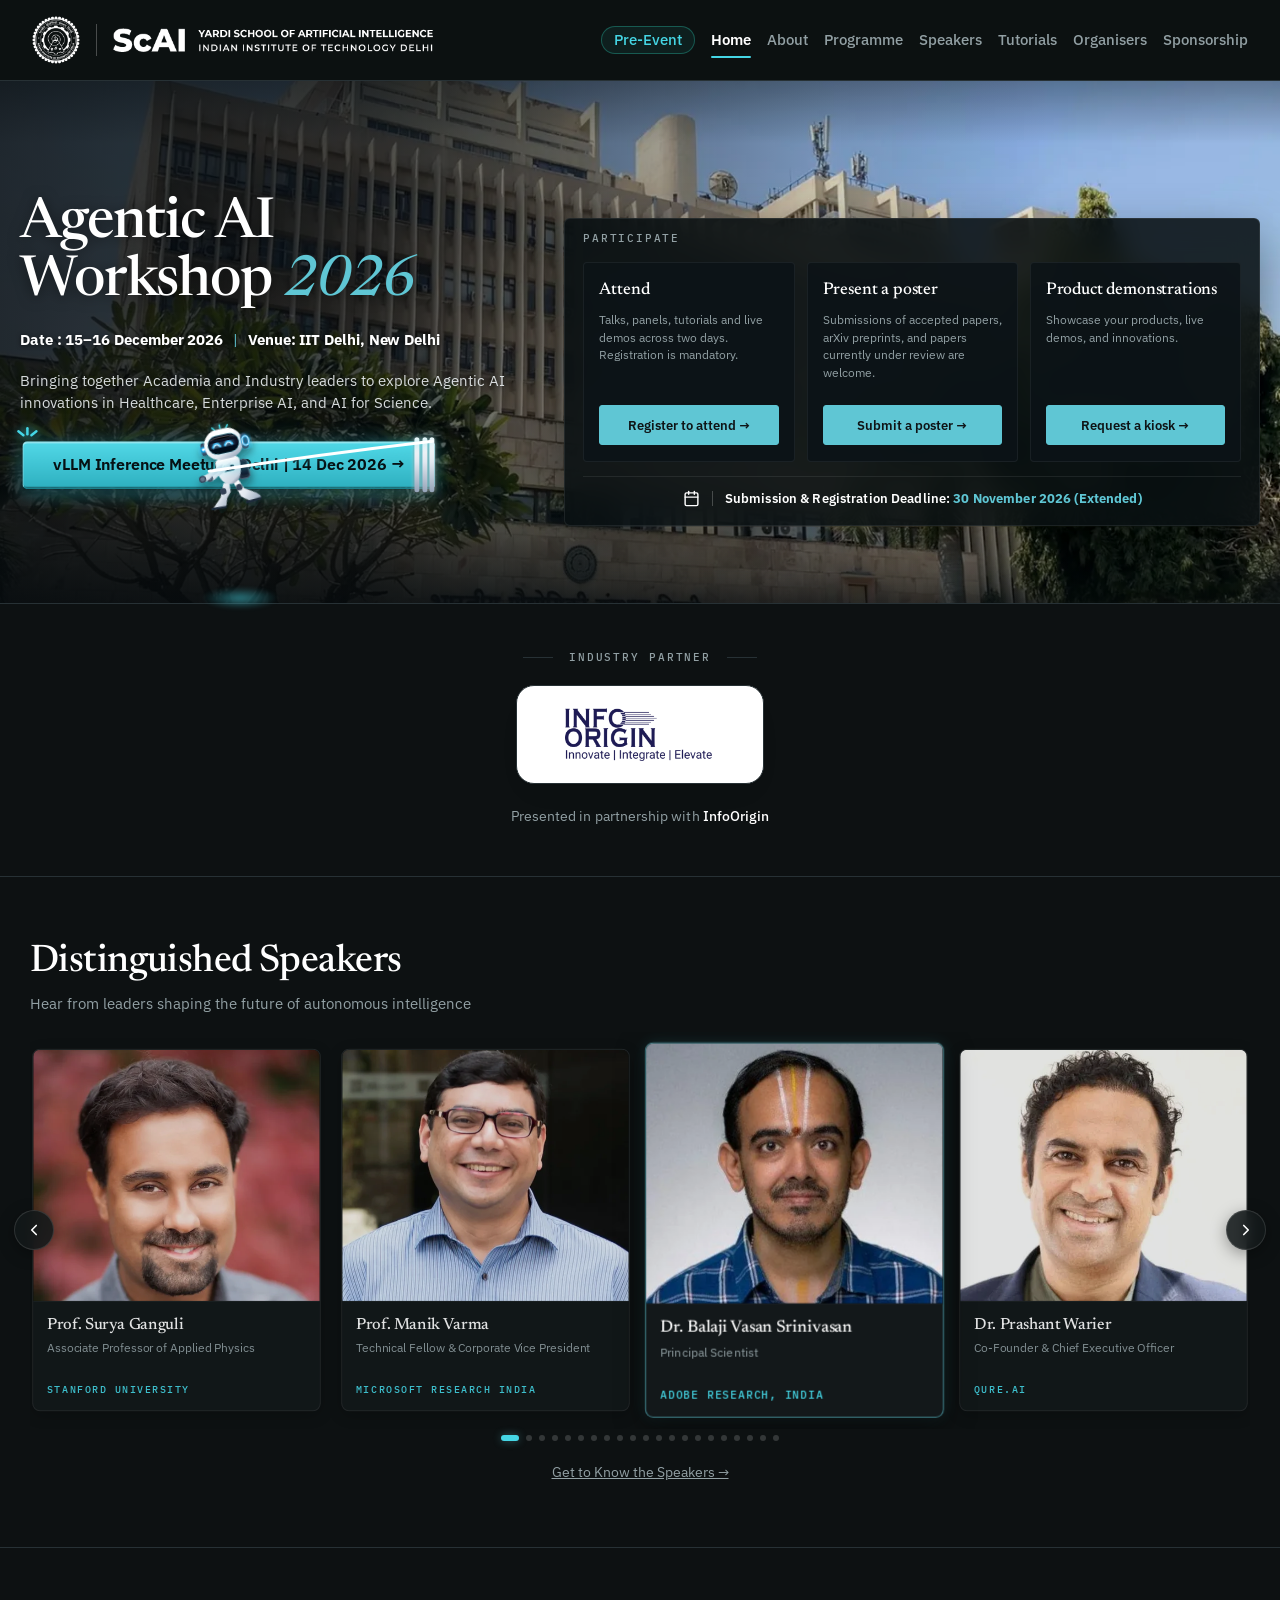
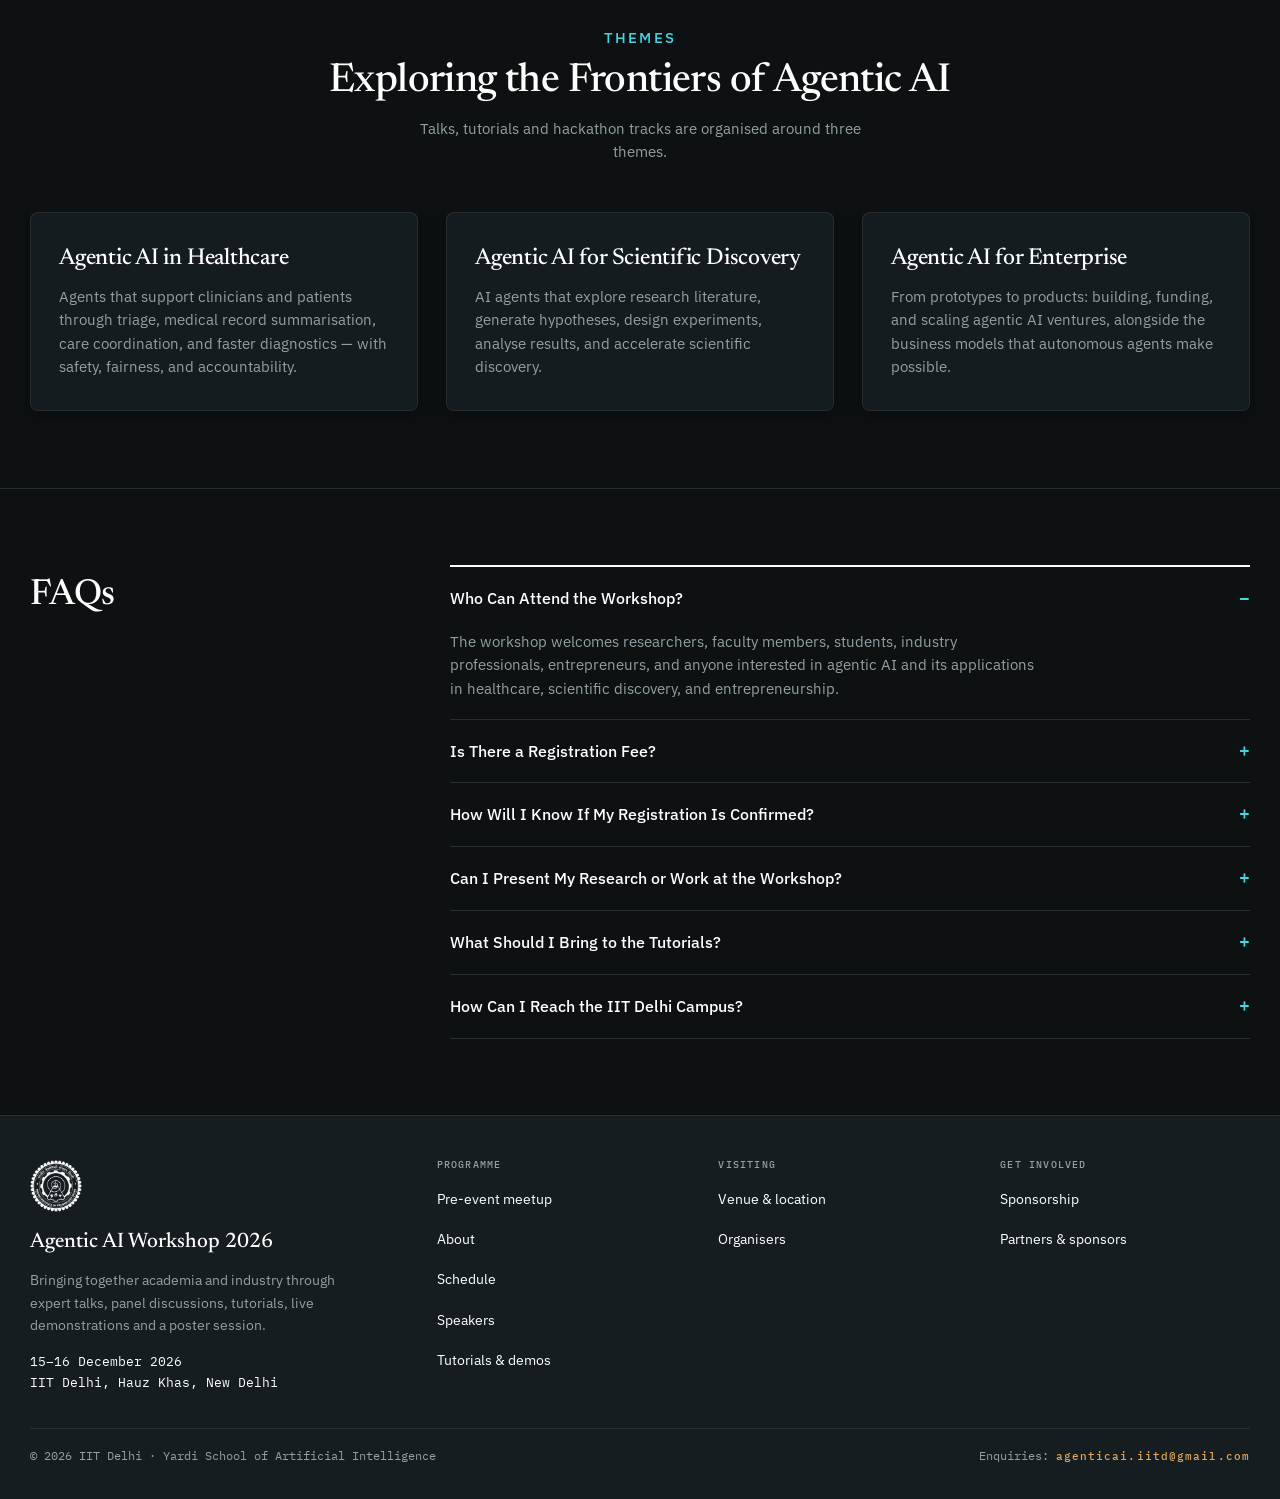
==== commit d1501c88: "Implement 3D robot hauling CTA button and walking off-screen matching reference image" ====
--- a/static/index.html
+++ b/static/index.html
@@ -9,7 +9,7 @@
   <link rel="preconnect" href="https://fonts.gstatic.com" crossorigin>
   <link rel="stylesheet"
     href="https://fonts.googleapis.com/css2?family=Newsreader:ital,opsz,wght@0,6..72,400;0,6..72,500;0,6..72,600;1,6..72,400&family=IBM+Plex+Mono:wght@400;500&family=IBM+Plex+Sans:wght@400;500;600&display=swap">
-  <link rel="stylesheet" href="styles.css?v=8">
+  <link rel="stylesheet" href="styles.css?v=9">
   <script>try { localStorage.removeItem("aaiw-theme"); } catch (e) { } document.documentElement.setAttribute("data-theme", "dark");</script>
 </head>
 
@@ -56,116 +56,169 @@
           </p>
           <p class="hero-desc">Bringing together Academia and Industry leaders to explore Agentic AI innovations in
             Healthcare, Enterprise AI, and AI for Science.</p>
-          <div class="hero-actions">
-            <svg class="hero-rope-svg" id="heroRopeSvg" aria-hidden="true">
-              <path id="heroRopePath" class="hero-rope-path" d="" />
-            </svg>
-            <a class="hero-pre-btn" href="pre-event.html">vLLM Inference Meetup &ndash; Delhi | 14 Dec 2026 &rarr;</a>
-            <div class="hero-robot-stage" id="heroRobotStage" aria-hidden="true">
-              <div class="hero-robot" id="heroRobot" aria-label="3D AI Companion Robot">
-                <svg class="robot-svg" viewBox="0 0 100 110" width="100%" height="100%" xmlns="http://www.w3.org/2000/svg">
+          <div class="hero-actions" id="heroActions">
+            <a class="hero-pre-btn" id="heroPreBtn" href="pre-event.html">
+              <span class="hero-btn-sparks" aria-hidden="true">
+                <svg width="24" height="24" viewBox="0 0 24 24" fill="none">
+                  <line x1="3" y1="5" x2="8" y2="9" stroke="#45D6E5" stroke-width="2.5" stroke-linecap="round" />
+                  <line x1="12" y1="2" x2="12" y2="8" stroke="#45D6E5" stroke-width="2.5" stroke-linecap="round" />
+                  <line x1="21" y1="5" x2="16" y2="9" stroke="#45D6E5" stroke-width="2.5" stroke-linecap="round" />
+                </svg>
+              </span>
+              <span class="hero-btn-text">vLLM Inference Meetup &ndash; Delhi | 14 Dec 2026 &rarr;</span>
+              <span class="hero-btn-coils" id="heroBtnCoils" aria-hidden="true">
+                <span class="rope-coil"></span>
+                <span class="rope-coil"></span>
+                <span class="rope-coil"></span>
+              </span>
+            </a>
+
+            <!-- Animated Robot Actor & Rope (Matching Reference Image) -->
+            <div class="hero-robot-actor" id="heroRobotActor" aria-hidden="true">
+              <svg class="hero-rope-canvas" id="heroRopeCanvas">
+                <path id="heroRopePath" class="hero-rope-line" d="" />
+              </svg>
+              <div class="hero-robot-shadow-pool" id="heroRobotShadow"></div>
+              <div class="hero-robot-figure" id="heroRobotFigure">
+                <svg class="robot-svg" viewBox="0 0 120 130" width="100%" height="100%"
+                  xmlns="http://www.w3.org/2000/svg">
                   <defs>
-                    <filter id="robotGlow" x="-30%" y="-30%" width="160%" height="160%">
-                      <feGaussianBlur stdDeviation="3" result="blur" />
+                    <filter id="refCyanGlow" x="-40%" y="-40%" width="180%" height="180%">
+                      <feGaussianBlur stdDeviation="3.2" result="blur" />
                       <feMerge>
                         <feMergeNode in="blur" />
                         <feMergeNode in="SourceGraphic" />
                       </feMerge>
                     </filter>
-                    <linearGradient id="bodyGrad" x1="20%" y1="0%" x2="80%" y2="100%">
+                    <filter id="softShadow" x="-20%" y="-20%" width="140%" height="140%">
+                      <feDropShadow dx="0" dy="8" stdDeviation="6" flood-color="#02070A" flood-opacity="0.5" />
+                    </filter>
+                    <linearGradient id="refHeadGrad" x1="25%" y1="0%" x2="80%" y2="100%">
                       <stop offset="0%" stop-color="#FFFFFF" />
-                      <stop offset="45%" stop-color="#F1F5F9" />
-                      <stop offset="85%" stop-color="#CBD5E1" />
+                      <stop offset="30%" stop-color="#F8FAFC" />
+                      <stop offset="70%" stop-color="#E2E8F0" />
                       <stop offset="100%" stop-color="#94A3B8" />
                     </linearGradient>
-                    <linearGradient id="headGrad" x1="25%" y1="0%" x2="75%" y2="100%">
+                    <linearGradient id="refBodyGrad" x1="20%" y1="0%" x2="80%" y2="100%">
                       <stop offset="0%" stop-color="#FFFFFF" />
-                      <stop offset="40%" stop-color="#F1F6F9" />
+                      <stop offset="40%" stop-color="#F1F5F9" />
                       <stop offset="80%" stop-color="#CBD5E1" />
-                      <stop offset="100%" stop-color="#94A3B8" />
+                      <stop offset="100%" stop-color="#64748B" />
                     </linearGradient>
-                    <linearGradient id="visorGrad" x1="0%" y1="0%" x2="0%" y2="100%">
+                    <linearGradient id="refVisorGrad" x1="0%" y1="0%" x2="0%" y2="100%">
                       <stop offset="0%" stop-color="#0F172A" />
                       <stop offset="100%" stop-color="#020617" />
                     </linearGradient>
-                    <linearGradient id="armGrad" x1="0%" y1="0%" x2="100%" y2="100%">
+                    <linearGradient id="refLimbGrad" x1="0%" y1="0%" x2="100%" y2="100%">
                       <stop offset="0%" stop-color="#FFFFFF" />
-                      <stop offset="60%" stop-color="#E2E8F0" />
+                      <stop offset="50%" stop-color="#E2E8F0" />
                       <stop offset="100%" stop-color="#94A3B8" />
                     </linearGradient>
-                    <radialGradient id="thrusterGlow" cx="50%" cy="50%" r="50%">
-                      <stop offset="0%" stop-color="#45D6E5" stop-opacity="0.95" />
-                      <stop offset="45%" stop-color="#2DD4BF" stop-opacity="0.5" />
-                      <stop offset="100%" stop-color="#2DD4BF" stop-opacity="0" />
-                    </radialGradient>
-                    <radialGradient id="coreGlow" cx="45%" cy="40%" r="55%">
+                    <radialGradient id="refEarGlow" cx="50%" cy="50%" r="50%">
                       <stop offset="0%" stop-color="#E0F2FE" />
-                      <stop offset="40%" stop-color="#38BDF8" />
+                      <stop offset="50%" stop-color="#38BDF8" />
                       <stop offset="100%" stop-color="#0284C7" />
                     </radialGradient>
                   </defs>
-                  <g class="robot-all">
-                    <!-- Thruster plasma flare -->
-                    <ellipse class="robot-thruster" cx="50" cy="99" rx="14" ry="5.5" fill="url(#thrusterGlow)" filter="url(#robotGlow)" />
-
-                    <!-- Left Arm (holds rope) -->
-                    <g class="robot-arm-left" transform-origin="34 70">
-                      <path d="M 33 69 C 23 71 17 78 18 86 C 19 89 24 89 25 86 C 25 81 29 76 35 73 Z" fill="url(#armGrad)" />
-                      <circle cx="20" cy="87" r="4" fill="#334155" />
-                      <circle cx="20" cy="87" r="2.2" fill="#45D6E5" filter="url(#robotGlow)" />
+                  <g filter="url(#softShadow)" class="robot-character" id="robotCharGroup">
+                    <!-- Backpack -->
+                    <rect class="robot-backpack" x="66" y="58" width="16" height="26" rx="5" fill="#1E293B"
+                      stroke="#475569" stroke-width="1.5" />
+                    <rect x="70" y="62" width="10" height="18" rx="3" fill="#0F172A" />
+
+                    <!-- Back Leg (Right) -->
+                    <g class="robot-leg-back" id="robotLegBack" transform-origin="60 88">
+                      <path d="M 57 85 L 62 108 L 73 118 L 86 118 C 88 118 89 116 88 114 L 84 109 L 69 98 L 65 85 Z"
+                        fill="url(#refLimbGrad)" />
+                      <circle cx="63" cy="95" r="4.5" fill="#334155" />
+                      <path d="M 68 118 L 87 118" stroke="#1E293B" stroke-width="3" stroke-linecap="round" />
                     </g>
 
-                    <!-- Torso -->
-                    <g class="robot-body">
-                      <path d="M 32 64 C 32 59 38 56 50 56 C 62 56 68 59 68 64 C 69 76 67 93 50 93 C 33 93 31 76 32 64 Z" fill="url(#bodyGrad)" />
-                      <path d="M 36 64 C 38 60 44 58 50 58 C 56 58 62 60 64 64 C 60 61 40 61 36 64 Z" fill="#FFFFFF" opacity="0.65" />
-                      <!-- Chest Core -->
-                      <rect x="44" y="69" width="12" height="12" rx="4" fill="#0B131A" />
-                      <circle class="robot-core-pulse" cx="50" cy="75" r="3.5" fill="url(#coreGlow)" filter="url(#robotGlow)" />
+                    <!-- Front Leg (Left) -->
+                    <g class="robot-leg-front" id="robotLegFront" transform-origin="45 88">
+                      <path d="M 43 85 L 36 104 L 23 118 L 38 118 C 41 118 43 116 43 113 L 45 106 L 51 98 L 51 85 Z"
+                        fill="url(#refLimbGrad)" />
+                      <circle cx="41" cy="96" r="4.5" fill="#334155" />
+                      <path d="M 22 118 L 41 118" stroke="#1E293B" stroke-width="3" stroke-linecap="round" />
                     </g>
 
-                    <!-- Right Arm (waves in celebration) -->
-                    <g class="robot-arm-right" id="robotRightArm" transform-origin="66 70">
-                      <path d="M 67 69 C 77 71 83 78 82 86 C 81 89 76 89 75 86 C 75 81 71 76 65 73 Z" fill="url(#armGrad)" />
-                      <circle cx="80" cy="87" r="4" fill="#334155" />
-                      <circle cx="80" cy="87" r="2" fill="#94A3B8" />
+                    <!-- Torso with ScAI emblem -->
+                    <g class="robot-torso">
+                      <path
+                        d="M 38 56 C 38 52 45 49 55 49 C 65 49 72 52 72 56 C 73 68 70 88 55 88 C 40 88 37 68 38 56 Z"
+                        fill="url(#refBodyGrad)" />
+                      <path d="M 42 56 C 44 52 49 51 55 51 C 61 51 66 52 68 56 C 64 54 46 54 42 56 Z" fill="#FFFFFF"
+                        opacity="0.75" />
+                      <rect x="47" y="62" width="16" height="8" rx="2.5" fill="#0F172A" stroke="rgba(69,214,229,0.5)"
+                        stroke-width="0.8" />
+                      <text x="55" y="68" fill="#45D6E5"
+                        font-family="-apple-system, BlinkMacSystemFont, Segoe UI, Roboto, sans-serif" font-size="5.2"
+                        font-weight="900" text-anchor="middle" letter-spacing="0.4">ScAI</text>
                     </g>
 
-                    <!-- Neck Joint -->
-                    <rect x="44" y="52" width="12" height="5" rx="2" fill="#1E293B" />
+                    <!-- Back Arm (holds rope) -->
+                    <g class="robot-arm-back" id="robotArmBack" transform-origin="60 60">
+                      <path d="M 60 58 C 50 60 38 67 27 70 C 23 71 21 76 25 78 C 29 79 32 77 37 74 L 56 66 Z"
+                        fill="url(#refLimbGrad)" />
+                      <circle cx="26" cy="74" r="4.5" fill="#334155" />
+                      <circle cx="26" cy="74" r="3" fill="#64748B" />
+                    </g>
+
+                    <!-- Front Arm (pulls rope & waves) -->
+                    <g class="robot-arm-front" id="robotArmFront" transform-origin="48 60">
+                      <path class="robot-arm-front-path"
+                        d="M 48 58 C 40 60 30 66 18 69 C 14 70 12 75 16 77 C 20 78 24 76 28 73 L 45 65 Z"
+                        fill="url(#refLimbGrad)" />
+                      <circle cx="16" cy="73" r="5" fill="#334155" />
+                      <circle cx="16" cy="73" r="3.2" fill="#64748B" />
+                    </g>
+
+                    <!-- Neck Ring -->
+                    <rect x="48" y="45" width="14" height="5" rx="2" fill="#1E293B" />
 
                     <!-- Head -->
-                    <g class="robot-head" id="robotHead" transform-origin="50 36">
-                      <!-- Antenna -->
-                      <line x1="50" y1="18" x2="50" y2="8" stroke="#94A3B8" stroke-width="2.5" stroke-linecap="round" />
-                      <circle class="robot-antenna-orb" cx="50" cy="7" r="4" fill="#45D6E5" filter="url(#robotGlow)" />
-
-                      <!-- Ear Pods -->
-                      <rect x="19" y="29" width="6" height="14" rx="3" fill="#334155" />
-                      <rect x="20" y="32" width="2" height="8" rx="1" fill="#45D6E5" filter="url(#robotGlow)" />
-                      <rect x="75" y="29" width="6" height="14" rx="3" fill="#334155" />
-                      <rect x="78" y="32" width="2" height="8" rx="1" fill="#45D6E5" filter="url(#robotGlow)" />
+                    <g class="robot-head-group" id="robotHeadGroup" transform-origin="55 30">
+                      <!-- 3 Cyan energy spark lines above head (matching reference image!) -->
+                      <g class="robot-head-sparks" filter="url(#refCyanGlow)">
+                        <line x1="55" y1="4" x2="55" y2="9" stroke="#45D6E5" stroke-width="2" stroke-linecap="round" />
+                        <line x1="44" y1="6" x2="47" y2="10" stroke="#45D6E5" stroke-width="2" stroke-linecap="round" />
+                        <line x1="66" y1="6" x2="63" y2="10" stroke="#45D6E5" stroke-width="2" stroke-linecap="round" />
+                      </g>
+
+                      <!-- Ear Pod Left -->
+                      <rect x="23" y="24" width="7" height="18" rx="3.5" fill="#334155" />
+                      <circle cx="26" cy="33" r="4" fill="url(#refEarGlow)" filter="url(#refCyanGlow)" />
+                      <circle cx="26" cy="33" r="1.8" fill="#FFFFFF" />
 
                       <!-- Head Dome -->
-                      <rect x="23" y="16" width="54" height="39" rx="18" fill="url(#headGrad)" />
-                      <ellipse cx="50" cy="22" rx="18" ry="4.5" fill="#FFFFFF" opacity="0.65" />
-
-                      <!-- Visor -->
-                      <rect x="28" y="24" width="44" height="24" rx="10" fill="url(#visorGrad)" stroke="rgba(69,214,229,0.3)" stroke-width="1" />
-                      <path d="M 32 28 C 40 26 58 26 68 29" stroke="rgba(255,255,255,0.22)" stroke-width="1.2" stroke-linecap="round" />
-
-                      <!-- Eyes -->
-                      <g class="robot-eyes" id="robotEyes">
-                        <g class="eyes-normal" id="eyesNormal">
-                          <ellipse cx="41" cy="35.5" rx="4.5" ry="5.5" fill="#38BDF8" filter="url(#robotGlow)" />
-                          <ellipse cx="41" cy="34.5" rx="1.8" ry="2.2" fill="#FFFFFF" />
-                          <ellipse cx="59" cy="35.5" rx="4.5" ry="5.5" fill="#38BDF8" filter="url(#robotGlow)" />
-                          <ellipse cx="59" cy="34.5" rx="1.8" ry="2.2" fill="#FFFFFF" />
-                        </g>
-                        <g class="eyes-happy" id="eyesHappy" style="opacity: 0;">
-                          <path d="M 36 38 Q 41 31 46 38" fill="none" stroke="#38BDF8" stroke-width="3" stroke-linecap="round" filter="url(#robotGlow)" />
-                          <path d="M 54 38 Q 59 31 64 38" fill="none" stroke="#38BDF8" stroke-width="3" stroke-linecap="round" filter="url(#robotGlow)" />
-                        </g>
+                      <rect x="28" y="10" width="54" height="42" rx="21" fill="url(#refHeadGrad)" />
+                      <ellipse cx="55" cy="16" rx="18" ry="4.5" fill="#FFFFFF" opacity="0.8" />
+
+                      <!-- Visor Faceplate -->
+                      <rect x="33" y="18" width="44" height="26" rx="13" fill="url(#refVisorGrad)"
+                        stroke="rgba(69,214,229,0.4)" stroke-width="1.2" />
+                      <path d="M 38 23 C 46 20 62 20 72 23" stroke="rgba(255,255,255,0.28)" stroke-width="1.5"
+                        stroke-linecap="round" />
+
+                      <!-- Glowing Cyan Happy Arc Eyes (^ ^) - exact reference match! -->
+                      <g class="robot-eyes-happy" id="robotEyesHappy" filter="url(#refCyanGlow)">
+                        <path d="M 40 33 Q 45 25 50 33" fill="none" stroke="#38BDF8" stroke-width="3.5"
+                          stroke-linecap="round" />
+                        <path d="M 41 33 Q 45 27 49 33" fill="none" stroke="#E0F2FE" stroke-width="1.5"
+                          stroke-linecap="round" />
+                        <path d="M 57 33 Q 62 25 67 33" fill="none" stroke="#38BDF8" stroke-width="3.5"
+                          stroke-linecap="round" />
+                        <path d="M 58 33 Q 62 27 66 33" fill="none" stroke="#E0F2FE" stroke-width="1.5"
+                          stroke-linecap="round" />
+                      </g>
+
+                      <!-- Ear Pod Right (with bright cyan glowing donut ring) -->
+                      <g class="robot-ear-right">
+                        <rect x="80" y="22" width="9" height="22" rx="4.5" fill="#334155" />
+                        <rect x="83" y="24" width="6" height="18" rx="3" fill="#1E293B" />
+                        <ellipse cx="86" cy="33" rx="4.5" ry="6.5" fill="none" stroke="#38BDF8" stroke-width="3"
+                          filter="url(#refCyanGlow)" />
+                        <ellipse cx="86" cy="33" rx="4.5" ry="6.5" fill="none" stroke="#E0F2FE" stroke-width="1.2" />
                       </g>
                     </g>
                   </g>
@@ -417,7 +470,7 @@
                   <img src="photos/ayush.webp" alt="Ayush Maheshwari" width="520" height="520" loading="lazy">
                 </div>
                 <div class="spk-card-info">
-                  <h3 class="spk-card-name">Dr.Ayush Maheshwari</h3>
+                  <h3 class="spk-card-name">Dr. Ayush Maheshwari</h3>
                   <p class="spk-card-role">Senior Solutions Architect</p>
                   <p class="spk-card-org">NVIDIA</p>
                 </div>
@@ -669,7 +722,7 @@
     </div>
   </footer>
   <script src="config.js"></script>
-  <script src="site.js?v=3"></script>
+  <script src="site.js?v=4"></script>
 </body>
 
 </html>
--- a/static/styles.css
+++ b/static/styles.css
@@ -1262,25 +1262,46 @@
   align-items: center;
   margin-top: 26px;
   position: relative;
-  gap: 16px;
-}
-
-/* ---------- 3D Companion Robot & Rope ---------- */
-.hero-robot-stage {
-  display: inline-flex;
-  align-items: center;
-  justify-content: center;
-  position: relative;
-  width: 58px;
-  height: 64px;
-  flex-shrink: 0;
-  pointer-events: auto;
-  user-select: none;
-  z-index: 2;
+}
+
+/* ---------- 3D Companion Robot & Rope (Reference Image Match) ---------- */
+.hero-robot-actor {
+  position: absolute;
+  top: -24px;
+  left: 0;
+  width: 100%;
+  height: 120px;
+  pointer-events: none;
+  z-index: 3;
+  overflow: visible;
+}
+
+.hero-robot-shadow-pool {
+  position: absolute;
+  width: 76px;
+  height: 22px;
+  left: 0;
+  bottom: 6px;
+  border-radius: 50%;
+  background: radial-gradient(ellipse at center, rgba(69, 214, 229, 0.5) 0%, rgba(69, 214, 229, 0.18) 45%, transparent 72%);
+  filter: blur(2px);
+  pointer-events: none;
+  transform-origin: center center;
+  will-change: transform, opacity;
+}
+
+.hero-robot-figure {
+  position: absolute;
+  left: 0;
+  top: 0;
+  width: 86px;
+  height: 94px;
+  transform-origin: 50% 85%;
+  pointer-events: none;
   will-change: transform;
 }
 
-.hero-rope-svg {
+.hero-rope-canvas {
   position: absolute;
   top: 0;
   left: 0;
@@ -1288,172 +1309,102 @@
   height: 100%;
   pointer-events: none;
   overflow: visible;
-  z-index: 1;
-  opacity: 0;
+  z-index: 2;
+  opacity: 1;
   transition: opacity 0.25s ease;
 }
 
-.hero-rope-path {
-  stroke: #CBD5E1;
-  stroke-width: 2.2;
+.hero-rope-line {
+  stroke: #FFFFFF;
+  stroke-width: 3;
   stroke-linecap: round;
-  stroke-dasharray: 6 1.5;
   fill: none;
-  filter: drop-shadow(0 0 3px rgba(69, 214, 229, 0.65));
-}
-
-.hero-robot {
-  width: 58px;
-  height: 64px;
-  display: block;
-  transform-origin: 50% 80%;
-  cursor: pointer;
-  filter: drop-shadow(0 4px 12px rgba(0, 0, 0, 0.45));
-  transition: filter 0.3s ease;
-  will-change: transform;
-}
-
-.hero-robot:hover {
-  filter: drop-shadow(0 0 14px rgba(69, 214, 229, 0.55));
+  filter: drop-shadow(0 0 4px rgba(69, 214, 229, 0.75));
+}
+
+/* Button Rope Coils (3 white loops on the right cap, matching reference) */
+.hero-btn-coils {
+  position: absolute;
+  right: -3px;
+  top: -3px;
+  bottom: -3px;
+  width: 26px;
+  display: flex;
+  align-items: center;
+  justify-content: space-evenly;
+  pointer-events: none;
+  opacity: 1;
+  transition: opacity 0.3s ease;
+  z-index: 4;
+}
+
+.rope-coil {
+  width: 5px;
+  height: calc(100% + 4px);
+  background: linear-gradient(180deg, #FFFFFF 0%, #E2E8F0 45%, #94A3B8 100%);
+  border-radius: 9999px;
+  box-shadow: 
+    0 1px 3px rgba(0, 0, 0, 0.45),
+    0 0 4px rgba(255, 255, 255, 0.7);
+}
+
+/* 3 Cyan Energy Sparks above Button (matching reference image) */
+.hero-btn-sparks {
+  position: absolute;
+  top: -16px;
+  left: -8px;
+  width: 24px;
+  height: 24px;
+  pointer-events: none;
+  filter: drop-shadow(0 0 5px #45D6E5);
+  animation: btnSparksPulse 2.2s ease-in-out infinite alternate;
+}
+
+@keyframes btnSparksPulse {
+  0% {
+    opacity: 0.75;
+    transform: scale(0.95);
+  }
+  100% {
+    opacity: 1;
+    transform: scale(1.1);
+  }
 }
 
 /* Settle bounce glow highlight */
 .hero-btn-settle-glow {
   box-shadow: 
-    inset 0 1px 0 rgba(255, 255, 255, 0.8),
+    inset 0 1px 0 rgba(255, 255, 255, 0.9),
     inset 0 -1px 0 rgba(0, 0, 0, 0.15),
     0 2px 6px rgba(0, 0, 0, 0.4),
-    0 8px 30px rgba(69, 214, 229, 0.75),
-    0 0 45px rgba(69, 214, 229, 0.5) !important;
-}
-
-/* Idle floating animation */
-.hero-robot-idle {
-  animation: robotIdleHover 3.2s ease-in-out infinite alternate;
-}
-
-@keyframes robotIdleHover {
-  0% {
-    transform: translate3d(0, 0, 0) rotate(0deg);
-  }
-  50% {
-    transform: translate3d(0, -6px, 0) rotate(1.2deg);
-  }
-  100% {
-    transform: translate3d(0, 0, 0) rotate(0deg);
-  }
-}
-
-/* Thruster plasma flare */
-.robot-thruster {
-  animation: thrusterPulse 1.8s ease-in-out infinite alternate;
-  transform-origin: 50px 100px;
-}
-
-@keyframes thrusterPulse {
-  0% {
-    opacity: 0.65;
-    transform: scale(0.9, 0.9);
-  }
-  100% {
-    opacity: 1;
-    transform: scale(1.15, 1.25);
-  }
-}
-
-/* Eye blink animation during idle */
-.robot-eyes .eyes-normal {
-  transform-origin: 50px 36px;
-  animation: robotBlink 4.5s infinite;
-}
-
-@keyframes robotBlink {
-  0%, 94%, 98%, 100% {
-    transform: scaleY(1);
-  }
-  96% {
-    transform: scaleY(0.1);
-  }
-}
-
-/* Antenna orb pulse */
-.robot-antenna-orb {
-  animation: antennaPulse 2.4s ease-in-out infinite alternate;
-}
-
-@keyframes antennaPulse {
-  0% {
-    opacity: 0.75;
-    filter: drop-shadow(0 0 3px #45D6E5);
-  }
-  100% {
-    opacity: 1;
-    filter: drop-shadow(0 0 8px #45D6E5);
-  }
-}
-
-/* Interactive reaction when hovering button or robot */
-.hero-pre-btn:hover ~ .hero-robot-stage .hero-robot,
-.hero-robot:hover {
-  animation: robotAlert 1.6s ease-in-out infinite alternate;
-}
-
-@keyframes robotAlert {
-  0% {
-    transform: translate3d(0, -2px, 0) rotate(-3deg);
-  }
-  50% {
-    transform: translate3d(0, -8px, 0) rotate(3deg);
-  }
-  100% {
-    transform: translate3d(0, -2px, 0) rotate(-3deg);
-  }
-}
-
-.hero-pre-btn:hover ~ .hero-robot-stage .robot-arm-right,
-.hero-robot:hover .robot-arm-right {
-  animation: robotMiniWave 0.75s ease-in-out infinite alternate;
-}
-
-@keyframes robotMiniWave {
-  0% {
-    transform: rotate(-15deg);
-  }
-  100% {
-    transform: rotate(-48deg);
-  }
+    0 8px 32px rgba(69, 214, 229, 0.85),
+    0 0 55px rgba(69, 214, 229, 0.65) !important;
 }
 
 /* Reduced Motion Fallback */
 @media (prefers-reduced-motion: reduce) {
   .hero-pre-btn,
-  .hero-robot-stage,
-  .hero-robot,
-  .hero-robot * {
+  .hero-robot-actor,
+  .hero-robot-actor * {
     animation: none !important;
     transition: none !important;
     transform: none !important;
   }
-  .hero-rope-svg {
+  .hero-robot-actor,
+  .hero-btn-coils {
     display: none !important;
   }
 }
 
 /* Mobile & Tablet Adjustments */
 @media (max-width: 768px) {
-  .hero-actions {
-    flex-wrap: wrap;
-    gap: 12px;
-  }
-
-  .hero-robot-stage {
-    width: 48px;
-    height: 53px;
-  }
-
-  .hero-robot {
-    width: 48px;
-    height: 53px;
+  .hero-robot-figure {
+    width: 70px;
+    height: 78px;
+  }
+  .hero-robot-shadow-pool {
+    width: 60px;
+    height: 18px;
   }
 }
 
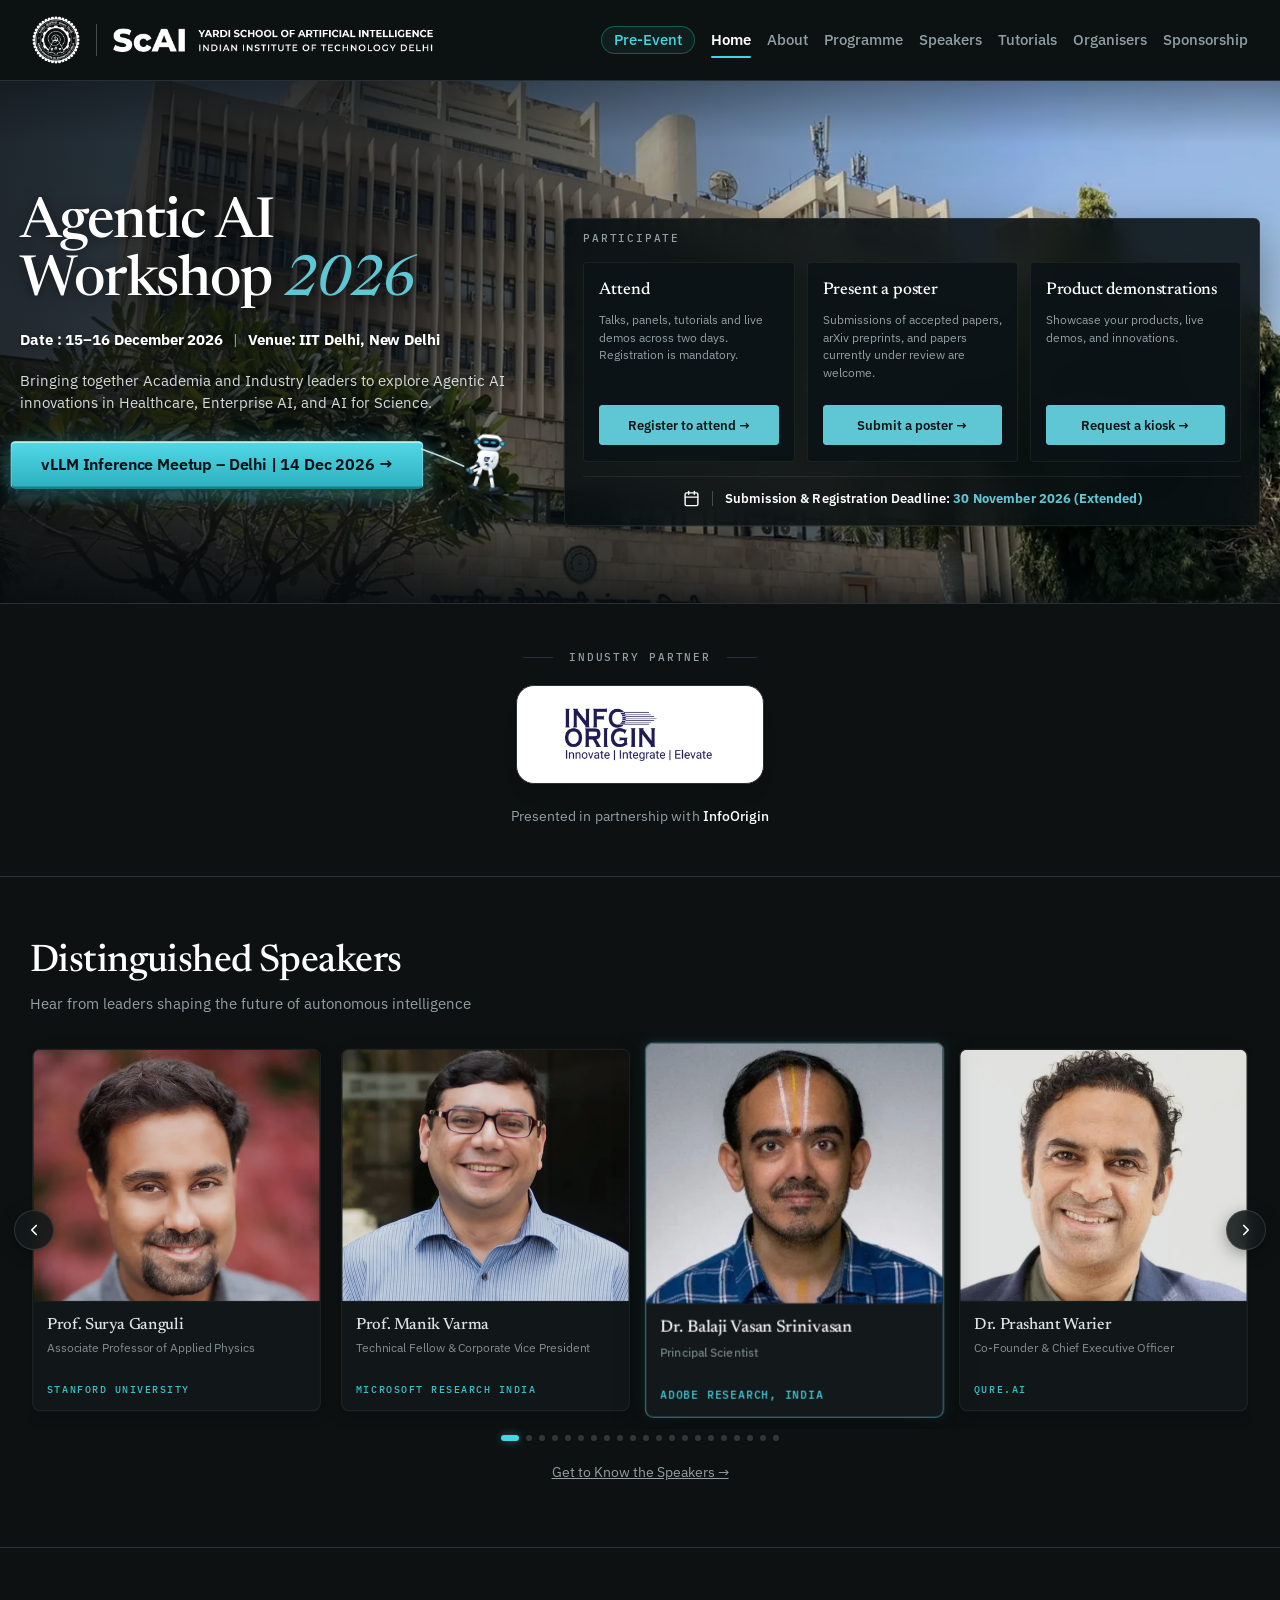
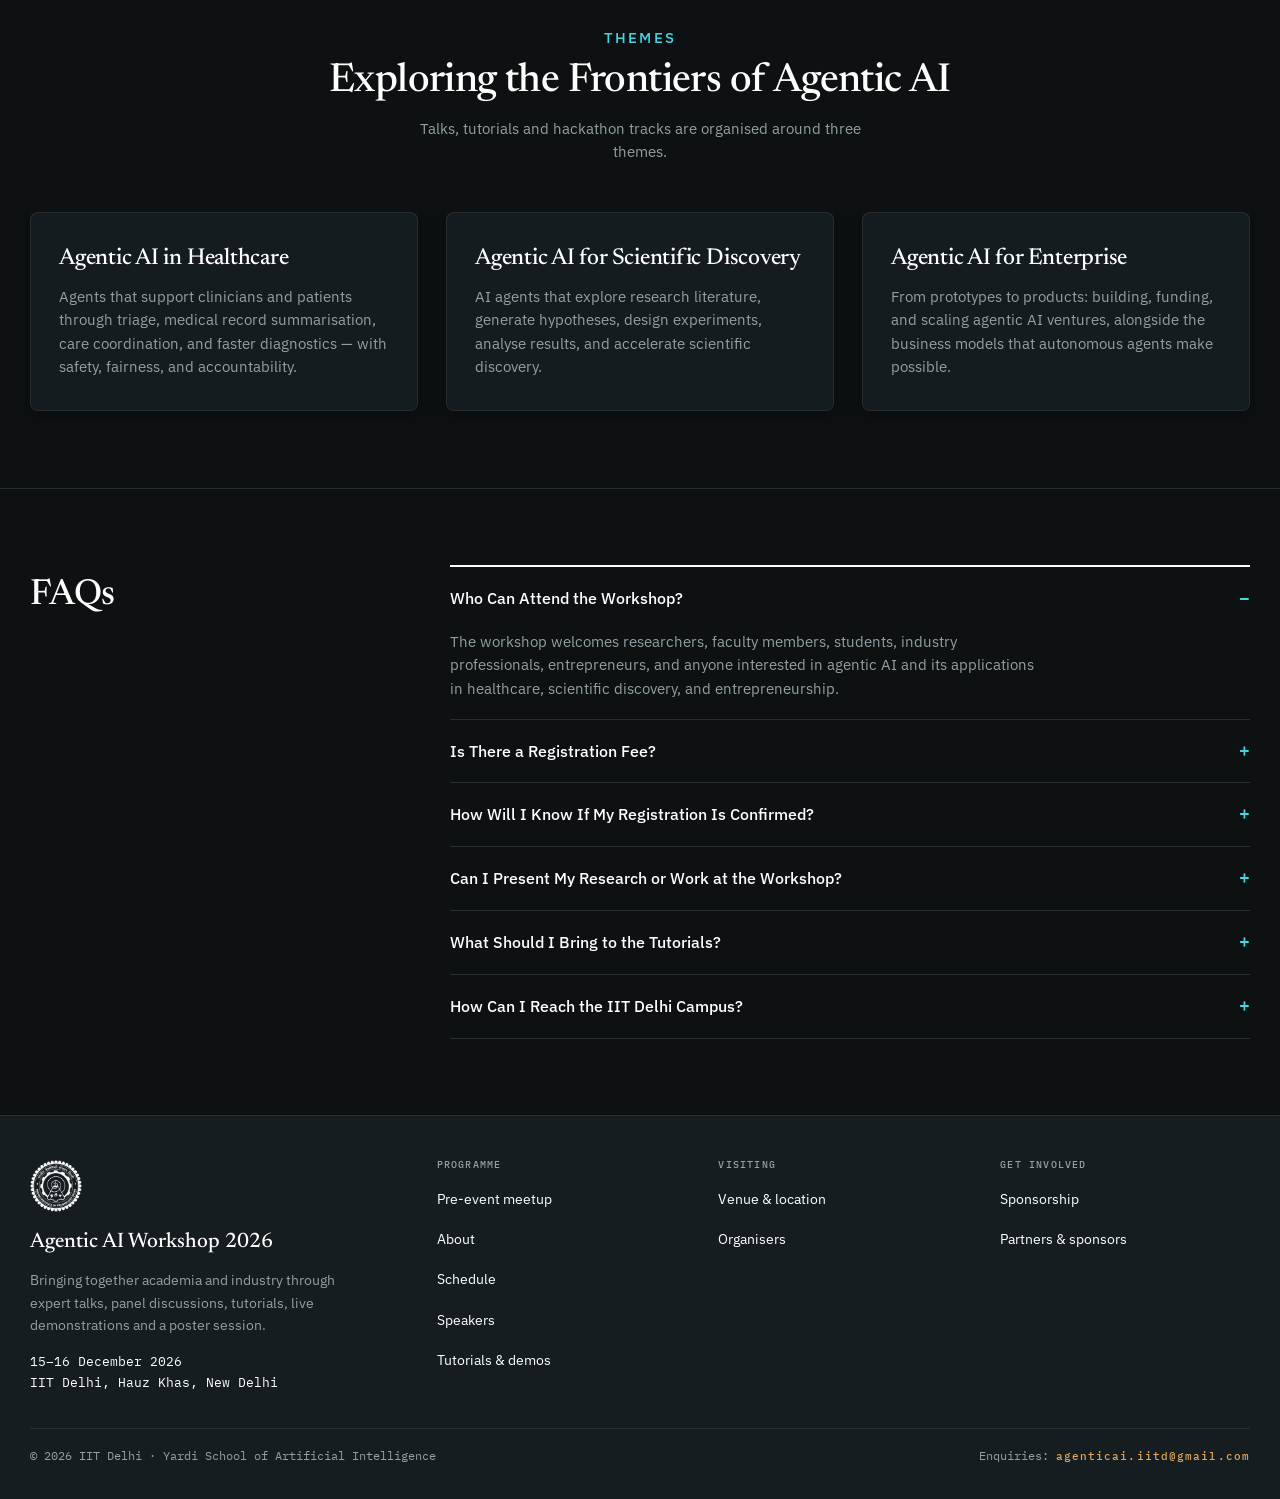
==== commit 56fefaed: "Redesign Pre-Event CTA animation: left-to-right cinematic tech robot with micro-tether" ====
--- a/static/index.html
+++ b/static/index.html
@@ -9,7 +9,7 @@
   <link rel="preconnect" href="https://fonts.gstatic.com" crossorigin>
   <link rel="stylesheet"
     href="https://fonts.googleapis.com/css2?family=Newsreader:ital,opsz,wght@0,6..72,400;0,6..72,500;0,6..72,600;1,6..72,400&family=IBM+Plex+Mono:wght@400;500&family=IBM+Plex+Sans:wght@400;500;600&display=swap">
-  <link rel="stylesheet" href="styles.css?v=9">
+  <link rel="stylesheet" href="styles.css?v=11">
   <script>try { localStorage.removeItem("aaiw-theme"); } catch (e) { } document.documentElement.setAttribute("data-theme", "dark");</script>
 </head>
 
@@ -58,167 +58,115 @@
             Healthcare, Enterprise AI, and AI for Science.</p>
           <div class="hero-actions" id="heroActions">
             <a class="hero-pre-btn" id="heroPreBtn" href="pre-event.html">
-              <span class="hero-btn-sparks" aria-hidden="true">
-                <svg width="24" height="24" viewBox="0 0 24 24" fill="none">
-                  <line x1="3" y1="5" x2="8" y2="9" stroke="#45D6E5" stroke-width="2.5" stroke-linecap="round" />
-                  <line x1="12" y1="2" x2="12" y2="8" stroke="#45D6E5" stroke-width="2.5" stroke-linecap="round" />
-                  <line x1="21" y1="5" x2="16" y2="9" stroke="#45D6E5" stroke-width="2.5" stroke-linecap="round" />
-                </svg>
-              </span>
               <span class="hero-btn-text">vLLM Inference Meetup &ndash; Delhi | 14 Dec 2026 &rarr;</span>
-              <span class="hero-btn-coils" id="heroBtnCoils" aria-hidden="true">
-                <span class="rope-coil"></span>
-                <span class="rope-coil"></span>
-                <span class="rope-coil"></span>
-              </span>
             </a>
 
-            <!-- Animated Robot Actor & Rope (Matching Reference Image) -->
-            <div class="hero-robot-actor" id="heroRobotActor" aria-hidden="true">
-              <svg class="hero-rope-canvas" id="heroRopeCanvas">
-                <path id="heroRopePath" class="hero-rope-line" d="" />
+            <!-- Cinematic Tech Robot & Micro-Tether -->
+            <div class="hero-cinematic-stage" id="heroCinematicStage" aria-hidden="true">
+              <svg class="hero-tether-canvas" id="heroTetherCanvas">
+                <path id="heroTetherPath" class="hero-tether-line" d="" />
               </svg>
-              <div class="hero-robot-shadow-pool" id="heroRobotShadow"></div>
-              <div class="hero-robot-figure" id="heroRobotFigure">
-                <svg class="robot-svg" viewBox="0 0 120 130" width="100%" height="100%"
-                  xmlns="http://www.w3.org/2000/svg">
+              <div class="hero-tech-bot" id="heroTechBot">
+                <svg class="hero-tech-bot-svg" viewBox="0 0 100 110" width="68" height="75" xmlns="http://www.w3.org/2000/svg">
                   <defs>
-                    <filter id="refCyanGlow" x="-40%" y="-40%" width="180%" height="180%">
-                      <feGaussianBlur stdDeviation="3.2" result="blur" />
+                    <filter id="techCyanGlow" x="-30%" y="-30%" width="160%" height="160%">
+                      <feGaussianBlur stdDeviation="2.2" result="blur" />
                       <feMerge>
                         <feMergeNode in="blur" />
                         <feMergeNode in="SourceGraphic" />
                       </feMerge>
                     </filter>
-                    <filter id="softShadow" x="-20%" y="-20%" width="140%" height="140%">
-                      <feDropShadow dx="0" dy="8" stdDeviation="6" flood-color="#02070A" flood-opacity="0.5" />
-                    </filter>
-                    <linearGradient id="refHeadGrad" x1="25%" y1="0%" x2="80%" y2="100%">
+                    <linearGradient id="ceramicArmor" x1="25%" y1="0%" x2="75%" y2="100%">
                       <stop offset="0%" stop-color="#FFFFFF" />
-                      <stop offset="30%" stop-color="#F8FAFC" />
-                      <stop offset="70%" stop-color="#E2E8F0" />
+                      <stop offset="45%" stop-color="#F1F5F9" />
+                      <stop offset="85%" stop-color="#CBD5E1" />
                       <stop offset="100%" stop-color="#94A3B8" />
                     </linearGradient>
-                    <linearGradient id="refBodyGrad" x1="20%" y1="0%" x2="80%" y2="100%">
-                      <stop offset="0%" stop-color="#FFFFFF" />
-                      <stop offset="40%" stop-color="#F1F5F9" />
-                      <stop offset="80%" stop-color="#CBD5E1" />
-                      <stop offset="100%" stop-color="#64748B" />
+                    <linearGradient id="titaniumSkeleton" x1="0%" y1="0%" x2="100%" y2="100%">
+                      <stop offset="0%" stop-color="#475569" />
+                      <stop offset="50%" stop-color="#334155" />
+                      <stop offset="100%" stop-color="#1E293B" />
                     </linearGradient>
-                    <linearGradient id="refVisorGrad" x1="0%" y1="0%" x2="0%" y2="100%">
+                    <linearGradient id="obsidianVisor" x1="0%" y1="0%" x2="0%" y2="100%">
                       <stop offset="0%" stop-color="#0F172A" />
                       <stop offset="100%" stop-color="#020617" />
                     </linearGradient>
-                    <linearGradient id="refLimbGrad" x1="0%" y1="0%" x2="100%" y2="100%">
-                      <stop offset="0%" stop-color="#FFFFFF" />
-                      <stop offset="50%" stop-color="#E2E8F0" />
-                      <stop offset="100%" stop-color="#94A3B8" />
-                    </linearGradient>
-                    <radialGradient id="refEarGlow" cx="50%" cy="50%" r="50%">
-                      <stop offset="0%" stop-color="#E0F2FE" />
-                      <stop offset="50%" stop-color="#38BDF8" />
-                      <stop offset="100%" stop-color="#0284C7" />
+                    <radialGradient id="botFloorShadow" cx="50%" cy="50%" r="50%">
+                      <stop offset="0%" stop-color="rgba(2, 6, 23, 0.65)" />
+                      <stop offset="60%" stop-color="rgba(2, 6, 23, 0.25)" />
+                      <stop offset="100%" stop-color="rgba(2, 6, 23, 0)" />
                     </radialGradient>
                   </defs>
-                  <g filter="url(#softShadow)" class="robot-character" id="robotCharGroup">
-                    <!-- Backpack -->
-                    <rect class="robot-backpack" x="66" y="58" width="16" height="26" rx="5" fill="#1E293B"
-                      stroke="#475569" stroke-width="1.5" />
-                    <rect x="70" y="62" width="10" height="18" rx="3" fill="#0F172A" />
-
-                    <!-- Back Leg (Right) -->
-                    <g class="robot-leg-back" id="robotLegBack" transform-origin="60 88">
-                      <path d="M 57 85 L 62 108 L 73 118 L 86 118 C 88 118 89 116 88 114 L 84 109 L 69 98 L 65 85 Z"
-                        fill="url(#refLimbGrad)" />
-                      <circle cx="63" cy="95" r="4.5" fill="#334155" />
-                      <path d="M 68 118 L 87 118" stroke="#1E293B" stroke-width="3" stroke-linecap="round" />
+
+                  <!-- Ambient Contact Shadow on Ground -->
+                  <ellipse id="botFloorShadowEl" cx="50" cy="102" rx="28" ry="6" fill="url(#botFloorShadow)" />
+
+                  <g id="botRootGroup">
+                    <!-- Back Leg (Left) -->
+                    <g class="bot-leg-l" id="botLegL" transform-origin="42 62">
+                      <rect x="39" y="60" width="6" height="15" rx="3" fill="url(#ceramicArmor)" />
+                      <circle cx="42" cy="74" r="3.5" fill="url(#titaniumSkeleton)" />
+                      <rect x="39" y="74" width="5.5" height="16" rx="2.5" fill="url(#ceramicArmor)" />
+                      <path d="M 36 89 L 48 89 C 49 89 50 90 49 91 L 48 94 L 34 94 Z" fill="url(#titaniumSkeleton)" />
+                      <rect x="34" y="94" width="15" height="2" rx="1" fill="#0F172A" />
                     </g>
 
-                    <!-- Front Leg (Left) -->
-                    <g class="robot-leg-front" id="robotLegFront" transform-origin="45 88">
-                      <path d="M 43 85 L 36 104 L 23 118 L 38 118 C 41 118 43 116 43 113 L 45 106 L 51 98 L 51 85 Z"
-                        fill="url(#refLimbGrad)" />
-                      <circle cx="41" cy="96" r="4.5" fill="#334155" />
-                      <path d="M 22 118 L 41 118" stroke="#1E293B" stroke-width="3" stroke-linecap="round" />
+                    <!-- Back Arm (Left) -->
+                    <g class="bot-arm-l" id="botArmL" transform-origin="40 42">
+                      <circle cx="40" cy="42" r="4.5" fill="url(#ceramicArmor)" />
+                      <path d="M 38 43 L 30 53 L 34 55 L 41 46 Z" fill="url(#ceramicArmor)" />
+                      <circle cx="32" cy="54" r="3" fill="url(#titaniumSkeleton)" />
+                      <path d="M 32 54 L 18 58 L 20 62 L 33 57 Z" fill="url(#ceramicArmor)" />
+                      <circle cx="18" cy="60" r="3.2" fill="url(#titaniumSkeleton)" />
+                      <circle cx="18" cy="60" r="1.5" fill="#45D6E5" filter="url(#techCyanGlow)" />
                     </g>
 
-                    <!-- Torso with ScAI emblem -->
-                    <g class="robot-torso">
-                      <path
-                        d="M 38 56 C 38 52 45 49 55 49 C 65 49 72 52 72 56 C 73 68 70 88 55 88 C 40 88 37 68 38 56 Z"
-                        fill="url(#refBodyGrad)" />
-                      <path d="M 42 56 C 44 52 49 51 55 51 C 61 51 66 52 68 56 C 64 54 46 54 42 56 Z" fill="#FFFFFF"
-                        opacity="0.75" />
-                      <rect x="47" y="62" width="16" height="8" rx="2.5" fill="#0F172A" stroke="rgba(69,214,229,0.5)"
-                        stroke-width="0.8" />
-                      <text x="55" y="68" fill="#45D6E5"
-                        font-family="-apple-system, BlinkMacSystemFont, Segoe UI, Roboto, sans-serif" font-size="5.2"
-                        font-weight="900" text-anchor="middle" letter-spacing="0.4">ScAI</text>
+                    <!-- Torso Chassis -->
+                    <g class="bot-torso" id="botTorso">
+                      <path d="M 37 40 C 37 36 43 33 52 33 C 61 33 67 36 67 40 C 68 51 65 64 52 64 C 39 64 37 51 37 40 Z" fill="url(#ceramicArmor)" />
+                      <path d="M 41 39 C 43 36 48 35 52 35 C 56 35 61 36 63 39 C 59 37 45 37 41 39 Z" fill="#FFFFFF" opacity="0.8" />
+                      <rect x="46" y="44" width="13" height="7.5" rx="2" fill="url(#titaniumSkeleton)" />
+                      <text x="52.5" y="49.5" fill="#E2E8F0" font-family="-apple-system, BlinkMacSystemFont, Segoe UI, Roboto, sans-serif" font-size="4" font-weight="700" text-anchor="middle" letter-spacing="0.3">ScAI</text>
+                      <circle cx="52.5" cy="57" r="1.2" fill="#45D6E5" filter="url(#techCyanGlow)" />
                     </g>
 
-                    <!-- Back Arm (holds rope) -->
-                    <g class="robot-arm-back" id="robotArmBack" transform-origin="60 60">
-                      <path d="M 60 58 C 50 60 38 67 27 70 C 23 71 21 76 25 78 C 29 79 32 77 37 74 L 56 66 Z"
-                        fill="url(#refLimbGrad)" />
-                      <circle cx="26" cy="74" r="4.5" fill="#334155" />
-                      <circle cx="26" cy="74" r="3" fill="#64748B" />
+                    <!-- Front Leg (Right) -->
+                    <g class="bot-leg-r" id="botLegR" transform-origin="56 62">
+                      <rect x="53" y="60" width="6" height="15" rx="3" fill="url(#ceramicArmor)" />
+                      <circle cx="56" cy="74" r="3.5" fill="url(#titaniumSkeleton)" />
+                      <rect x="53" y="74" width="5.5" height="16" rx="2.5" fill="url(#ceramicArmor)" />
+                      <path d="M 51 89 L 63 89 C 64 89 65 90 64 91 L 63 94 L 49 94 Z" fill="url(#titaniumSkeleton)" />
+                      <rect x="49" y="94" width="15" height="2" rx="1" fill="#0F172A" />
                     </g>
 
-                    <!-- Front Arm (pulls rope & waves) -->
-                    <g class="robot-arm-front" id="robotArmFront" transform-origin="48 60">
-                      <path class="robot-arm-front-path"
-                        d="M 48 58 C 40 60 30 66 18 69 C 14 70 12 75 16 77 C 20 78 24 76 28 73 L 45 65 Z"
-                        fill="url(#refLimbGrad)" />
-                      <circle cx="16" cy="73" r="5" fill="#334155" />
-                      <circle cx="16" cy="73" r="3.2" fill="#64748B" />
+                    <!-- Front Arm (Right) -->
+                    <g class="bot-arm-r" id="botArmR" transform-origin="58 42">
+                      <circle cx="58" cy="42" r="4.5" fill="url(#ceramicArmor)" />
+                      <path d="M 56 43 L 46 53 L 50 55 L 59 46 Z" fill="url(#ceramicArmor)" />
+                      <circle cx="48" cy="54" r="3" fill="url(#titaniumSkeleton)" />
+                      <path d="M 48 54 L 24 59 L 25 63 L 49 57 Z" fill="url(#ceramicArmor)" />
+                      <circle cx="24" cy="61" r="3.5" fill="url(#titaniumSkeleton)" />
+                      <circle cx="24" cy="61" r="1.5" fill="#45D6E5" filter="url(#techCyanGlow)" />
                     </g>
 
-                    <!-- Neck Ring -->
-                    <rect x="48" y="45" width="14" height="5" rx="2" fill="#1E293B" />
-
-                    <!-- Head -->
-                    <g class="robot-head-group" id="robotHeadGroup" transform-origin="55 30">
-                      <!-- 3 Cyan energy spark lines above head (matching reference image!) -->
-                      <g class="robot-head-sparks" filter="url(#refCyanGlow)">
-                        <line x1="55" y1="4" x2="55" y2="9" stroke="#45D6E5" stroke-width="2" stroke-linecap="round" />
-                        <line x1="44" y1="6" x2="47" y2="10" stroke="#45D6E5" stroke-width="2" stroke-linecap="round" />
-                        <line x1="66" y1="6" x2="63" y2="10" stroke="#45D6E5" stroke-width="2" stroke-linecap="round" />
-                      </g>
-
-                      <!-- Ear Pod Left -->
-                      <rect x="23" y="24" width="7" height="18" rx="3.5" fill="#334155" />
-                      <circle cx="26" cy="33" r="4" fill="url(#refEarGlow)" filter="url(#refCyanGlow)" />
-                      <circle cx="26" cy="33" r="1.8" fill="#FFFFFF" />
-
-                      <!-- Head Dome -->
-                      <rect x="28" y="10" width="54" height="42" rx="21" fill="url(#refHeadGrad)" />
-                      <ellipse cx="55" cy="16" rx="18" ry="4.5" fill="#FFFFFF" opacity="0.8" />
-
-                      <!-- Visor Faceplate -->
-                      <rect x="33" y="18" width="44" height="26" rx="13" fill="url(#refVisorGrad)"
-                        stroke="rgba(69,214,229,0.4)" stroke-width="1.2" />
-                      <path d="M 38 23 C 46 20 62 20 72 23" stroke="rgba(255,255,255,0.28)" stroke-width="1.5"
-                        stroke-linecap="round" />
-
-                      <!-- Glowing Cyan Happy Arc Eyes (^ ^) - exact reference match! -->
-                      <g class="robot-eyes-happy" id="robotEyesHappy" filter="url(#refCyanGlow)">
-                        <path d="M 40 33 Q 45 25 50 33" fill="none" stroke="#38BDF8" stroke-width="3.5"
-                          stroke-linecap="round" />
-                        <path d="M 41 33 Q 45 27 49 33" fill="none" stroke="#E0F2FE" stroke-width="1.5"
-                          stroke-linecap="round" />
-                        <path d="M 57 33 Q 62 25 67 33" fill="none" stroke="#38BDF8" stroke-width="3.5"
-                          stroke-linecap="round" />
-                        <path d="M 58 33 Q 62 27 66 33" fill="none" stroke="#E0F2FE" stroke-width="1.5"
-                          stroke-linecap="round" />
-                      </g>
-
-                      <!-- Ear Pod Right (with bright cyan glowing donut ring) -->
-                      <g class="robot-ear-right">
-                        <rect x="80" y="22" width="9" height="22" rx="4.5" fill="#334155" />
-                        <rect x="83" y="24" width="6" height="18" rx="3" fill="#1E293B" />
-                        <ellipse cx="86" cy="33" rx="4.5" ry="6.5" fill="none" stroke="#38BDF8" stroke-width="3"
-                          filter="url(#refCyanGlow)" />
-                        <ellipse cx="86" cy="33" rx="4.5" ry="6.5" fill="none" stroke="#E0F2FE" stroke-width="1.2" />
+                    <!-- Head Assembly -->
+                    <g class="bot-head-assembly" id="botHeadAssembly" transform-origin="52 28">
+                      <rect x="48" y="31" width="8" height="4" rx="1.5" fill="url(#titaniumSkeleton)" />
+                      <!-- Dome -->
+                      <rect x="33" y="11" width="38" height="24" rx="12" fill="url(#ceramicArmor)" />
+                      <ellipse cx="52" cy="15" rx="12" ry="3" fill="#FFFFFF" opacity="0.85" />
+                      <!-- Ears -->
+                      <circle cx="33" cy="23" r="4.5" fill="url(#titaniumSkeleton)" />
+                      <circle cx="33" cy="23" r="2.2" fill="#45D6E5" filter="url(#techCyanGlow)" />
+                      <circle cx="71" cy="23" r="4.5" fill="url(#titaniumSkeleton)" />
+                      <circle cx="71" cy="23" r="2.2" fill="#45D6E5" filter="url(#techCyanGlow)" />
+                      <!-- Obsidian Visor Screen -->
+                      <rect x="37" y="16.5" width="30" height="13" rx="6.5" fill="url(#obsidianVisor)" stroke="rgba(69,214,229,0.3)" stroke-width="0.8" />
+                      <path d="M 40 19 C 46 17.5 58 17.5 64 19" stroke="rgba(255,255,255,0.35)" stroke-width="0.8" stroke-linecap="round" />
+                      <!-- Minimalist Cyan LED Sensors -->
+                      <g class="bot-optical-sensors" filter="url(#techCyanGlow)">
+                        <rect x="43" y="21.5" width="7" height="2.2" rx="1.1" fill="#45D6E5" />
+                        <rect x="54" y="21.5" width="7" height="2.2" rx="1.1" fill="#45D6E5" />
                       </g>
                     </g>
                   </g>
@@ -722,7 +670,7 @@
     </div>
   </footer>
   <script src="config.js"></script>
-  <script src="site.js?v=4"></script>
+  <script src="site.js?v=6"></script>
 </body>
 
 </html>
--- a/static/styles.css
+++ b/static/styles.css
@@ -1264,44 +1264,37 @@
   position: relative;
 }
 
-/* ---------- 3D Companion Robot & Rope (Reference Image Match) ---------- */
-.hero-robot-actor {
+/* ---------- Cinematic Tech Robot & Micro-Tether ---------- */
+.hero-cinematic-stage {
   position: absolute;
-  top: -24px;
+  top: -16px;
   left: 0;
   width: 100%;
-  height: 120px;
+  height: 90px;
   pointer-events: none;
+  overflow: visible;
   z-index: 3;
+}
+
+.hero-tech-bot {
+  position: absolute;
+  top: 0;
+  left: 0;
+  width: 68px;
+  height: 75px;
+  pointer-events: none;
+  transform-origin: 50% 85%;
+  will-change: transform, opacity;
+}
+
+.hero-tech-bot-svg {
+  width: 100%;
+  height: 100%;
+  display: block;
   overflow: visible;
 }
 
-.hero-robot-shadow-pool {
-  position: absolute;
-  width: 76px;
-  height: 22px;
-  left: 0;
-  bottom: 6px;
-  border-radius: 50%;
-  background: radial-gradient(ellipse at center, rgba(69, 214, 229, 0.5) 0%, rgba(69, 214, 229, 0.18) 45%, transparent 72%);
-  filter: blur(2px);
-  pointer-events: none;
-  transform-origin: center center;
-  will-change: transform, opacity;
-}
-
-.hero-robot-figure {
-  position: absolute;
-  left: 0;
-  top: 0;
-  width: 86px;
-  height: 94px;
-  transform-origin: 50% 85%;
-  pointer-events: none;
-  will-change: transform;
-}
-
-.hero-rope-canvas {
+.hero-tether-canvas {
   position: absolute;
   top: 0;
   left: 0;
@@ -1311,100 +1304,37 @@
   overflow: visible;
   z-index: 2;
   opacity: 1;
-  transition: opacity 0.25s ease;
-}
-
-.hero-rope-line {
-  stroke: #FFFFFF;
-  stroke-width: 3;
+  transition: opacity 0.2s ease;
+}
+
+.hero-tether-line {
+  stroke: rgba(226, 232, 240, 0.9);
+  stroke-width: 1.5;
   stroke-linecap: round;
   fill: none;
-  filter: drop-shadow(0 0 4px rgba(69, 214, 229, 0.75));
-}
-
-/* Button Rope Coils (3 white loops on the right cap, matching reference) */
-.hero-btn-coils {
-  position: absolute;
-  right: -3px;
-  top: -3px;
-  bottom: -3px;
-  width: 26px;
-  display: flex;
-  align-items: center;
-  justify-content: space-evenly;
-  pointer-events: none;
-  opacity: 1;
-  transition: opacity 0.3s ease;
-  z-index: 4;
-}
-
-.rope-coil {
-  width: 5px;
-  height: calc(100% + 4px);
-  background: linear-gradient(180deg, #FFFFFF 0%, #E2E8F0 45%, #94A3B8 100%);
-  border-radius: 9999px;
-  box-shadow: 
-    0 1px 3px rgba(0, 0, 0, 0.45),
-    0 0 4px rgba(255, 255, 255, 0.7);
-}
-
-/* 3 Cyan Energy Sparks above Button (matching reference image) */
-.hero-btn-sparks {
-  position: absolute;
-  top: -16px;
-  left: -8px;
-  width: 24px;
-  height: 24px;
-  pointer-events: none;
-  filter: drop-shadow(0 0 5px #45D6E5);
-  animation: btnSparksPulse 2.2s ease-in-out infinite alternate;
-}
-
-@keyframes btnSparksPulse {
-  0% {
-    opacity: 0.75;
-    transform: scale(0.95);
-  }
-  100% {
-    opacity: 1;
-    transform: scale(1.1);
-  }
-}
-
-/* Settle bounce glow highlight */
+  filter: drop-shadow(0 0 3px rgba(69, 214, 229, 0.7));
+}
+
+/* Refined Cyan Settlement Glow */
 .hero-btn-settle-glow {
   box-shadow: 
-    inset 0 1px 0 rgba(255, 255, 255, 0.9),
+    inset 0 1px 0 rgba(255, 255, 255, 0.7),
     inset 0 -1px 0 rgba(0, 0, 0, 0.15),
-    0 2px 6px rgba(0, 0, 0, 0.4),
-    0 8px 32px rgba(69, 214, 229, 0.85),
-    0 0 55px rgba(69, 214, 229, 0.65) !important;
+    0 2px 8px rgba(0, 0, 0, 0.4),
+    0 0 20px rgba(69, 214, 229, 0.4),
+    0 0 45px rgba(69, 214, 229, 0.22) !important;
 }
 
 /* Reduced Motion Fallback */
 @media (prefers-reduced-motion: reduce) {
-  .hero-pre-btn,
-  .hero-robot-actor,
-  .hero-robot-actor * {
+  .hero-cinematic-stage {
+    display: none !important;
+  }
+  .hero-pre-btn {
+    transform: none !important;
+    opacity: 1 !important;
+    transition: none !important;
     animation: none !important;
-    transition: none !important;
-    transform: none !important;
-  }
-  .hero-robot-actor,
-  .hero-btn-coils {
-    display: none !important;
-  }
-}
-
-/* Mobile & Tablet Adjustments */
-@media (max-width: 768px) {
-  .hero-robot-figure {
-    width: 70px;
-    height: 78px;
-  }
-  .hero-robot-shadow-pool {
-    width: 60px;
-    height: 18px;
   }
 }
 
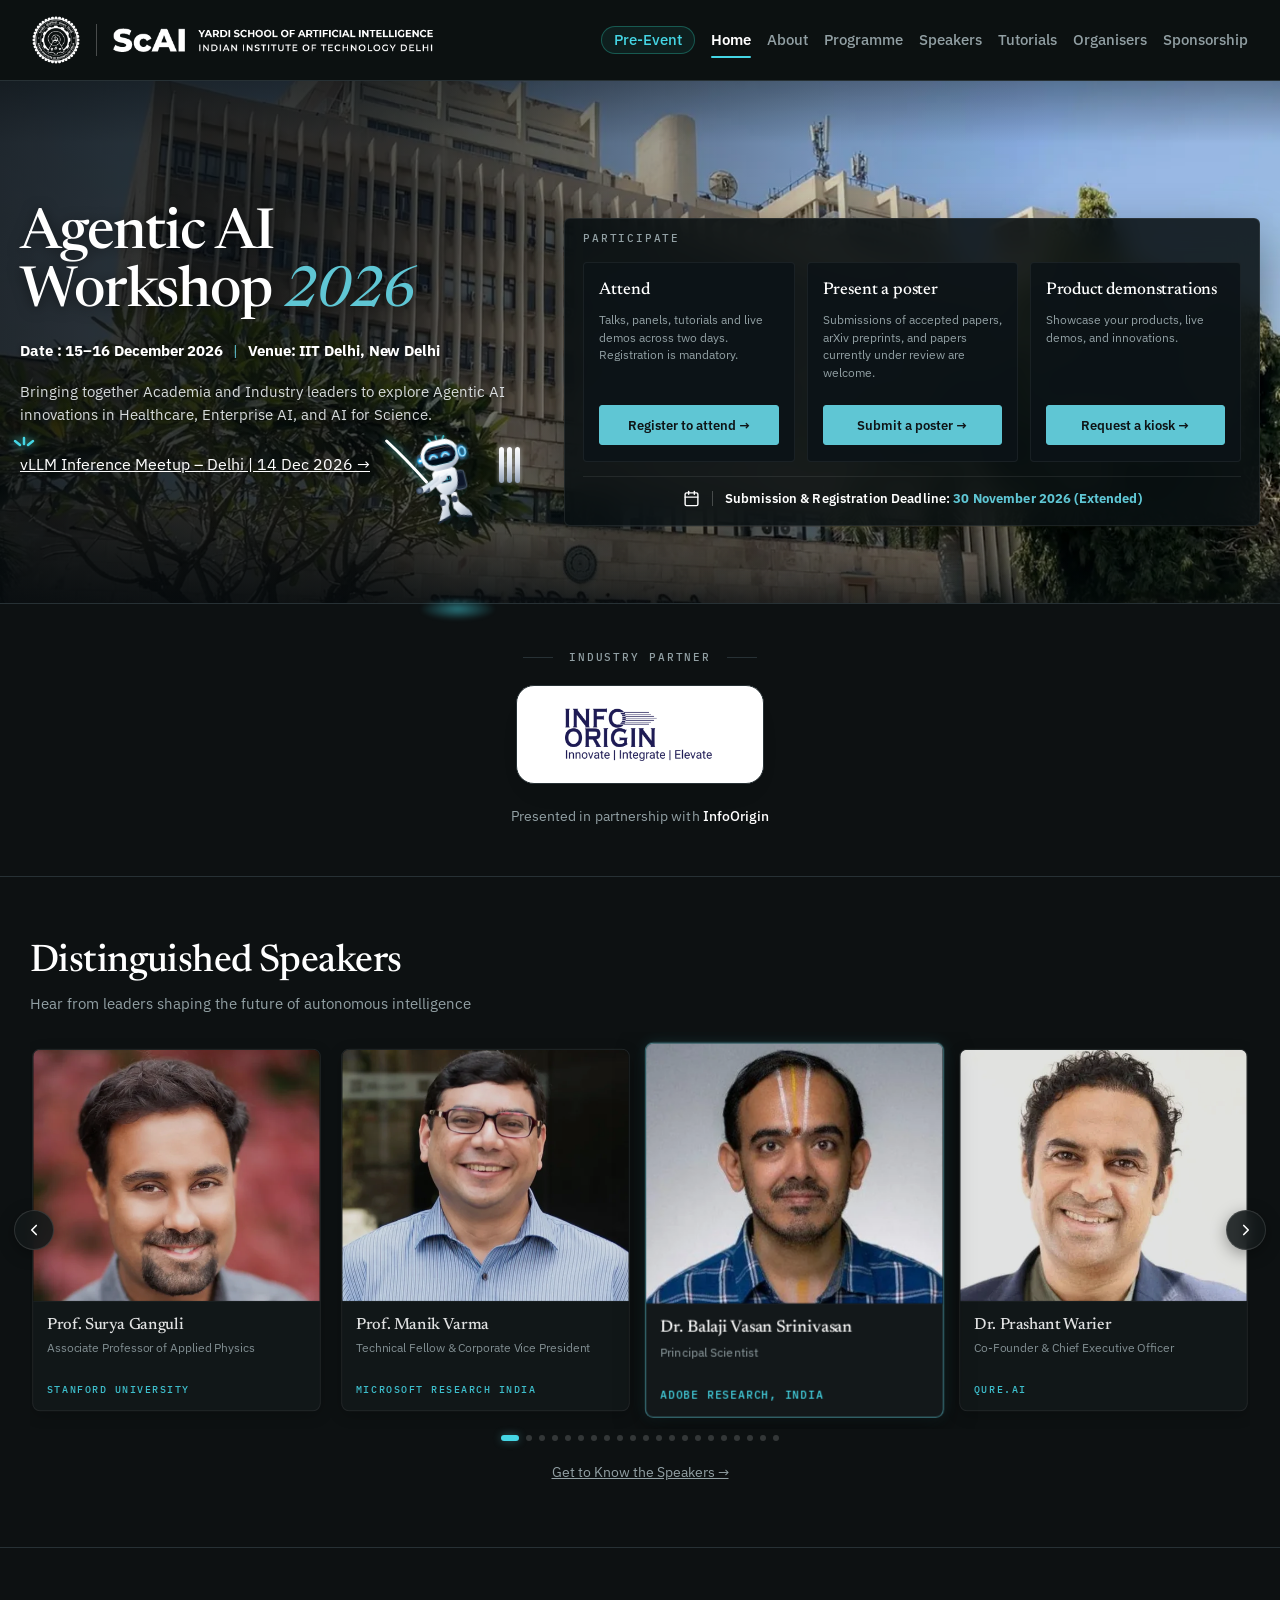
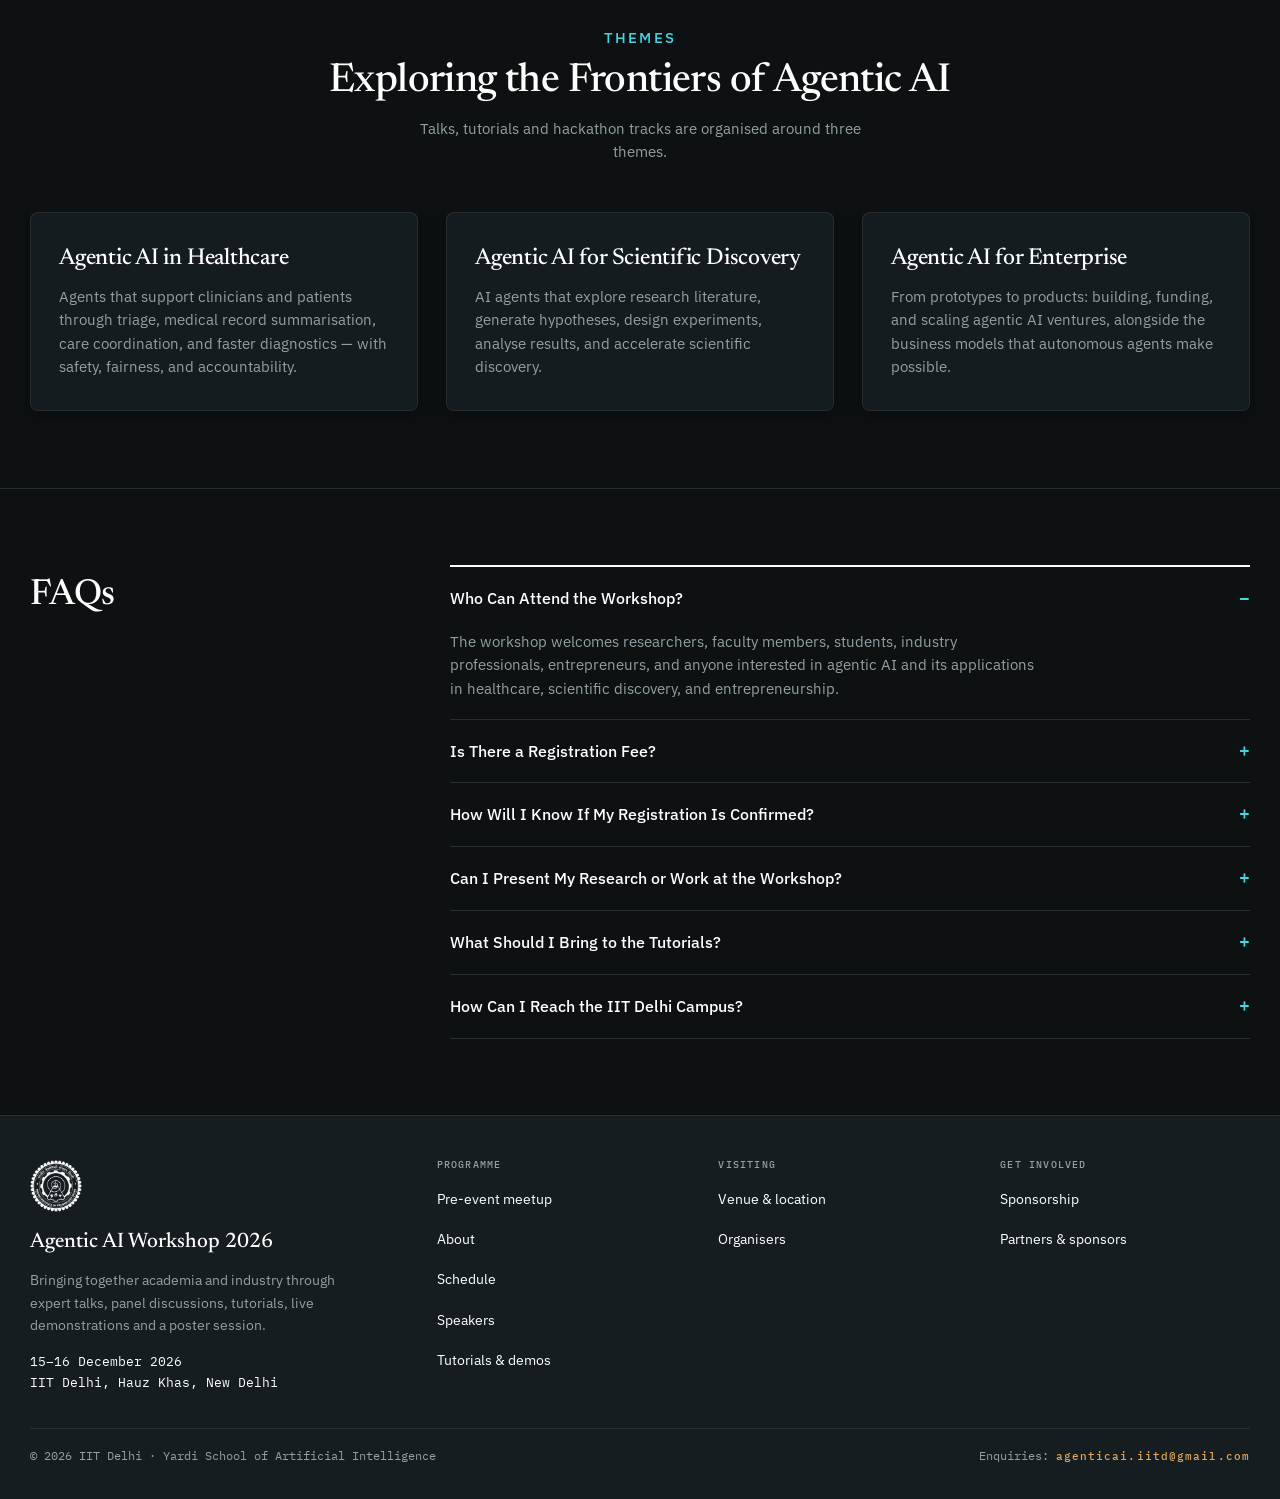
==== commit e0bdd7e0: "Restore exact reference-matching 3D robot with Left-to-Right pull, celebration wave, and clean exit" ====
--- a/static/index.html
+++ b/static/index.html
@@ -9,7 +9,7 @@
   <link rel="preconnect" href="https://fonts.gstatic.com" crossorigin>
   <link rel="stylesheet"
     href="https://fonts.googleapis.com/css2?family=Newsreader:ital,opsz,wght@0,6..72,400;0,6..72,500;0,6..72,600;1,6..72,400&family=IBM+Plex+Mono:wght@400;500&family=IBM+Plex+Sans:wght@400;500;600&display=swap">
-  <link rel="stylesheet" href="styles.css?v=11">
+  <link rel="stylesheet" href="styles.css?v=12">
   <script>try { localStorage.removeItem("aaiw-theme"); } catch (e) { } document.documentElement.setAttribute("data-theme", "dark");</script>
 </head>
 
@@ -58,115 +58,147 @@
             Healthcare, Enterprise AI, and AI for Science.</p>
           <div class="hero-actions" id="heroActions">
             <a class="hero-pre-btn" id="heroPreBtn" href="pre-event.html">
+              <span class="hero-btn-sparks" aria-hidden="true">
+                <svg width="24" height="24" viewBox="0 0 24 24" fill="none">
+                  <line x1="3" y1="5" x2="8" y2="9" stroke="#45D6E5" stroke-width="2.5" stroke-linecap="round" />
+                  <line x1="12" y1="2" x2="12" y2="8" stroke="#45D6E5" stroke-width="2.5" stroke-linecap="round" />
+                  <line x1="21" y1="5" x2="16" y2="9" stroke="#45D6E5" stroke-width="2.5" stroke-linecap="round" />
+                </svg>
+              </span>
               <span class="hero-btn-text">vLLM Inference Meetup &ndash; Delhi | 14 Dec 2026 &rarr;</span>
+              <span class="hero-btn-coils" id="heroBtnCoils" aria-hidden="true">
+                <span class="rope-coil"></span>
+                <span class="rope-coil"></span>
+                <span class="rope-coil"></span>
+              </span>
             </a>
 
-            <!-- Cinematic Tech Robot & Micro-Tether -->
-            <div class="hero-cinematic-stage" id="heroCinematicStage" aria-hidden="true">
-              <svg class="hero-tether-canvas" id="heroTetherCanvas">
-                <path id="heroTetherPath" class="hero-tether-line" d="" />
+            <!-- Animated Robot Actor & Rope (Matching Reference Image) -->
+            <div class="hero-robot-actor" id="heroRobotActor" aria-hidden="true">
+              <svg class="hero-rope-canvas" id="heroRopeCanvas">
+                <path id="heroRopePath" class="hero-rope-line" d="" />
               </svg>
-              <div class="hero-tech-bot" id="heroTechBot">
-                <svg class="hero-tech-bot-svg" viewBox="0 0 100 110" width="68" height="75" xmlns="http://www.w3.org/2000/svg">
+              <div class="hero-robot-shadow-pool" id="heroRobotShadow"></div>
+              <div class="hero-robot-figure" id="heroRobotFigure">
+                <svg class="robot-svg" viewBox="0 0 120 130" width="100%" height="100%" xmlns="http://www.w3.org/2000/svg">
                   <defs>
-                    <filter id="techCyanGlow" x="-30%" y="-30%" width="160%" height="160%">
-                      <feGaussianBlur stdDeviation="2.2" result="blur" />
+                    <filter id="refCyanGlow" x="-40%" y="-40%" width="180%" height="180%">
+                      <feGaussianBlur stdDeviation="3.2" result="blur" />
                       <feMerge>
                         <feMergeNode in="blur" />
                         <feMergeNode in="SourceGraphic" />
                       </feMerge>
                     </filter>
-                    <linearGradient id="ceramicArmor" x1="25%" y1="0%" x2="75%" y2="100%">
+                    <filter id="softShadow" x="-20%" y="-20%" width="140%" height="140%">
+                      <feDropShadow dx="0" dy="8" stdDeviation="6" flood-color="#02070A" flood-opacity="0.5" />
+                    </filter>
+                    <linearGradient id="refHeadGrad" x1="25%" y1="0%" x2="80%" y2="100%">
                       <stop offset="0%" stop-color="#FFFFFF" />
-                      <stop offset="45%" stop-color="#F1F5F9" />
-                      <stop offset="85%" stop-color="#CBD5E1" />
+                      <stop offset="30%" stop-color="#F8FAFC" />
+                      <stop offset="70%" stop-color="#E2E8F0" />
                       <stop offset="100%" stop-color="#94A3B8" />
                     </linearGradient>
-                    <linearGradient id="titaniumSkeleton" x1="0%" y1="0%" x2="100%" y2="100%">
-                      <stop offset="0%" stop-color="#475569" />
-                      <stop offset="50%" stop-color="#334155" />
-                      <stop offset="100%" stop-color="#1E293B" />
+                    <linearGradient id="refBodyGrad" x1="20%" y1="0%" x2="80%" y2="100%">
+                      <stop offset="0%" stop-color="#FFFFFF" />
+                      <stop offset="40%" stop-color="#F1F5F9" />
+                      <stop offset="80%" stop-color="#CBD5E1" />
+                      <stop offset="100%" stop-color="#64748B" />
                     </linearGradient>
-                    <linearGradient id="obsidianVisor" x1="0%" y1="0%" x2="0%" y2="100%">
+                    <linearGradient id="refVisorGrad" x1="0%" y1="0%" x2="0%" y2="100%">
                       <stop offset="0%" stop-color="#0F172A" />
                       <stop offset="100%" stop-color="#020617" />
                     </linearGradient>
-                    <radialGradient id="botFloorShadow" cx="50%" cy="50%" r="50%">
-                      <stop offset="0%" stop-color="rgba(2, 6, 23, 0.65)" />
-                      <stop offset="60%" stop-color="rgba(2, 6, 23, 0.25)" />
-                      <stop offset="100%" stop-color="rgba(2, 6, 23, 0)" />
+                    <linearGradient id="refLimbGrad" x1="0%" y1="0%" x2="100%" y2="100%">
+                      <stop offset="0%" stop-color="#FFFFFF" />
+                      <stop offset="50%" stop-color="#E2E8F0" />
+                      <stop offset="100%" stop-color="#94A3B8" />
+                    </linearGradient>
+                    <radialGradient id="refEarGlow" cx="50%" cy="50%" r="50%">
+                      <stop offset="0%" stop-color="#E0F2FE" />
+                      <stop offset="50%" stop-color="#38BDF8" />
+                      <stop offset="100%" stop-color="#0284C7" />
                     </radialGradient>
                   </defs>
-
-                  <!-- Ambient Contact Shadow on Ground -->
-                  <ellipse id="botFloorShadowEl" cx="50" cy="102" rx="28" ry="6" fill="url(#botFloorShadow)" />
-
-                  <g id="botRootGroup">
-                    <!-- Back Leg (Left) -->
-                    <g class="bot-leg-l" id="botLegL" transform-origin="42 62">
-                      <rect x="39" y="60" width="6" height="15" rx="3" fill="url(#ceramicArmor)" />
-                      <circle cx="42" cy="74" r="3.5" fill="url(#titaniumSkeleton)" />
-                      <rect x="39" y="74" width="5.5" height="16" rx="2.5" fill="url(#ceramicArmor)" />
-                      <path d="M 36 89 L 48 89 C 49 89 50 90 49 91 L 48 94 L 34 94 Z" fill="url(#titaniumSkeleton)" />
-                      <rect x="34" y="94" width="15" height="2" rx="1" fill="#0F172A" />
+                  <g filter="url(#softShadow)" class="robot-character" id="robotCharGroup">
+                    <!-- Backpack -->
+                    <rect class="robot-backpack" x="66" y="58" width="16" height="26" rx="5" fill="#1E293B" stroke="#475569" stroke-width="1.5" />
+                    <rect x="70" y="62" width="10" height="18" rx="3" fill="#0F172A" />
+
+                    <!-- Back Leg (Right) -->
+                    <g class="robot-leg-back" id="robotLegBack" transform-origin="60 88">
+                      <path d="M 57 85 L 62 108 L 73 118 L 86 118 C 88 118 89 116 88 114 L 84 109 L 69 98 L 65 85 Z" fill="url(#refLimbGrad)" />
+                      <circle cx="63" cy="95" r="4.5" fill="#334155" />
+                      <path d="M 68 118 L 87 118" stroke="#1E293B" stroke-width="3" stroke-linecap="round" />
                     </g>
 
-                    <!-- Back Arm (Left) -->
-                    <g class="bot-arm-l" id="botArmL" transform-origin="40 42">
-                      <circle cx="40" cy="42" r="4.5" fill="url(#ceramicArmor)" />
-                      <path d="M 38 43 L 30 53 L 34 55 L 41 46 Z" fill="url(#ceramicArmor)" />
-                      <circle cx="32" cy="54" r="3" fill="url(#titaniumSkeleton)" />
-                      <path d="M 32 54 L 18 58 L 20 62 L 33 57 Z" fill="url(#ceramicArmor)" />
-                      <circle cx="18" cy="60" r="3.2" fill="url(#titaniumSkeleton)" />
-                      <circle cx="18" cy="60" r="1.5" fill="#45D6E5" filter="url(#techCyanGlow)" />
+                    <!-- Front Leg (Left) -->
+                    <g class="robot-leg-front" id="robotLegFront" transform-origin="45 88">
+                      <path d="M 43 85 L 36 104 L 23 118 L 38 118 C 41 118 43 116 43 113 L 45 106 L 51 98 L 51 85 Z" fill="url(#refLimbGrad)" />
+                      <circle cx="41" cy="96" r="4.5" fill="#334155" />
+                      <path d="M 22 118 L 41 118" stroke="#1E293B" stroke-width="3" stroke-linecap="round" />
                     </g>
 
-                    <!-- Torso Chassis -->
-                    <g class="bot-torso" id="botTorso">
-                      <path d="M 37 40 C 37 36 43 33 52 33 C 61 33 67 36 67 40 C 68 51 65 64 52 64 C 39 64 37 51 37 40 Z" fill="url(#ceramicArmor)" />
-                      <path d="M 41 39 C 43 36 48 35 52 35 C 56 35 61 36 63 39 C 59 37 45 37 41 39 Z" fill="#FFFFFF" opacity="0.8" />
-                      <rect x="46" y="44" width="13" height="7.5" rx="2" fill="url(#titaniumSkeleton)" />
-                      <text x="52.5" y="49.5" fill="#E2E8F0" font-family="-apple-system, BlinkMacSystemFont, Segoe UI, Roboto, sans-serif" font-size="4" font-weight="700" text-anchor="middle" letter-spacing="0.3">ScAI</text>
-                      <circle cx="52.5" cy="57" r="1.2" fill="#45D6E5" filter="url(#techCyanGlow)" />
+                    <!-- Torso with ScAI emblem -->
+                    <g class="robot-torso">
+                      <path d="M 38 56 C 38 52 45 49 55 49 C 65 49 72 52 72 56 C 73 68 70 88 55 88 C 40 88 37 68 38 56 Z" fill="url(#refBodyGrad)" />
+                      <path d="M 42 56 C 44 52 49 51 55 51 C 61 51 66 52 68 56 C 64 54 46 54 42 56 Z" fill="#FFFFFF" opacity="0.75" />
+                      <rect x="47" y="62" width="16" height="8" rx="2.5" fill="#0F172A" stroke="rgba(69,214,229,0.5)" stroke-width="0.8" />
+                      <text x="55" y="68" fill="#45D6E5" font-family="-apple-system, BlinkMacSystemFont, Segoe UI, Roboto, sans-serif" font-size="5.2" font-weight="900" text-anchor="middle" letter-spacing="0.4">ScAI</text>
                     </g>
 
-                    <!-- Front Leg (Right) -->
-                    <g class="bot-leg-r" id="botLegR" transform-origin="56 62">
-                      <rect x="53" y="60" width="6" height="15" rx="3" fill="url(#ceramicArmor)" />
-                      <circle cx="56" cy="74" r="3.5" fill="url(#titaniumSkeleton)" />
-                      <rect x="53" y="74" width="5.5" height="16" rx="2.5" fill="url(#ceramicArmor)" />
-                      <path d="M 51 89 L 63 89 C 64 89 65 90 64 91 L 63 94 L 49 94 Z" fill="url(#titaniumSkeleton)" />
-                      <rect x="49" y="94" width="15" height="2" rx="1" fill="#0F172A" />
+                    <!-- Back Arm (holds rope) -->
+                    <g class="robot-arm-back" id="robotArmBack" transform-origin="60 60">
+                      <path d="M 60 58 C 50 60 38 67 27 70 C 23 71 21 76 25 78 C 29 79 32 77 37 74 L 56 66 Z" fill="url(#refLimbGrad)" />
+                      <circle cx="26" cy="74" r="4.5" fill="#334155" />
+                      <circle cx="26" cy="74" r="3" fill="#64748B" />
                     </g>
 
-                    <!-- Front Arm (Right) -->
-                    <g class="bot-arm-r" id="botArmR" transform-origin="58 42">
-                      <circle cx="58" cy="42" r="4.5" fill="url(#ceramicArmor)" />
-                      <path d="M 56 43 L 46 53 L 50 55 L 59 46 Z" fill="url(#ceramicArmor)" />
-                      <circle cx="48" cy="54" r="3" fill="url(#titaniumSkeleton)" />
-                      <path d="M 48 54 L 24 59 L 25 63 L 49 57 Z" fill="url(#ceramicArmor)" />
-                      <circle cx="24" cy="61" r="3.5" fill="url(#titaniumSkeleton)" />
-                      <circle cx="24" cy="61" r="1.5" fill="#45D6E5" filter="url(#techCyanGlow)" />
+                    <!-- Front Arm (pulls rope & waves) -->
+                    <g class="robot-arm-front" id="robotArmFront" transform-origin="48 60">
+                      <path class="robot-arm-front-path" d="M 48 58 C 40 60 30 66 18 69 C 14 70 12 75 16 77 C 20 78 24 76 28 73 L 45 65 Z" fill="url(#refLimbGrad)" />
+                      <circle cx="16" cy="73" r="5" fill="#334155" />
+                      <circle cx="16" cy="73" r="3.2" fill="#64748B" />
                     </g>
 
-                    <!-- Head Assembly -->
-                    <g class="bot-head-assembly" id="botHeadAssembly" transform-origin="52 28">
-                      <rect x="48" y="31" width="8" height="4" rx="1.5" fill="url(#titaniumSkeleton)" />
-                      <!-- Dome -->
-                      <rect x="33" y="11" width="38" height="24" rx="12" fill="url(#ceramicArmor)" />
-                      <ellipse cx="52" cy="15" rx="12" ry="3" fill="#FFFFFF" opacity="0.85" />
-                      <!-- Ears -->
-                      <circle cx="33" cy="23" r="4.5" fill="url(#titaniumSkeleton)" />
-                      <circle cx="33" cy="23" r="2.2" fill="#45D6E5" filter="url(#techCyanGlow)" />
-                      <circle cx="71" cy="23" r="4.5" fill="url(#titaniumSkeleton)" />
-                      <circle cx="71" cy="23" r="2.2" fill="#45D6E5" filter="url(#techCyanGlow)" />
-                      <!-- Obsidian Visor Screen -->
-                      <rect x="37" y="16.5" width="30" height="13" rx="6.5" fill="url(#obsidianVisor)" stroke="rgba(69,214,229,0.3)" stroke-width="0.8" />
-                      <path d="M 40 19 C 46 17.5 58 17.5 64 19" stroke="rgba(255,255,255,0.35)" stroke-width="0.8" stroke-linecap="round" />
-                      <!-- Minimalist Cyan LED Sensors -->
-                      <g class="bot-optical-sensors" filter="url(#techCyanGlow)">
-                        <rect x="43" y="21.5" width="7" height="2.2" rx="1.1" fill="#45D6E5" />
-                        <rect x="54" y="21.5" width="7" height="2.2" rx="1.1" fill="#45D6E5" />
+                    <!-- Neck Ring -->
+                    <rect x="48" y="45" width="14" height="5" rx="2" fill="#1E293B" />
+
+                    <!-- Head -->
+                    <g class="robot-head-group" id="robotHeadGroup" transform-origin="55 30">
+                      <!-- 3 Cyan energy spark lines above head (matching reference image!) -->
+                      <g class="robot-head-sparks" filter="url(#refCyanGlow)">
+                        <line x1="55" y1="4" x2="55" y2="9" stroke="#45D6E5" stroke-width="2" stroke-linecap="round" />
+                        <line x1="44" y1="6" x2="47" y2="10" stroke="#45D6E5" stroke-width="2" stroke-linecap="round" />
+                        <line x1="66" y1="6" x2="63" y2="10" stroke="#45D6E5" stroke-width="2" stroke-linecap="round" />
+                      </g>
+
+                      <!-- Ear Pod Left -->
+                      <rect x="23" y="24" width="7" height="18" rx="3.5" fill="#334155" />
+                      <circle cx="26" cy="33" r="4" fill="url(#refEarGlow)" filter="url(#refCyanGlow)" />
+                      <circle cx="26" cy="33" r="1.8" fill="#FFFFFF" />
+
+                      <!-- Head Dome -->
+                      <rect x="28" y="10" width="54" height="42" rx="21" fill="url(#refHeadGrad)" />
+                      <ellipse cx="55" cy="16" rx="18" ry="4.5" fill="#FFFFFF" opacity="0.8" />
+
+                      <!-- Visor Faceplate -->
+                      <rect x="33" y="18" width="44" height="26" rx="13" fill="url(#refVisorGrad)" stroke="rgba(69,214,229,0.4)" stroke-width="1.2" />
+                      <path d="M 38 23 C 46 20 62 20 72 23" stroke="rgba(255,255,255,0.28)" stroke-width="1.5" stroke-linecap="round" />
+
+                      <!-- Glowing Cyan Happy Arc Eyes (^ ^) - exact reference match! -->
+                      <g class="robot-eyes-happy" id="robotEyesHappy" filter="url(#refCyanGlow)">
+                        <path d="M 40 33 Q 45 25 50 33" fill="none" stroke="#38BDF8" stroke-width="3.5" stroke-linecap="round" />
+                        <path d="M 41 33 Q 45 27 49 33" fill="none" stroke="#E0F2FE" stroke-width="1.5" stroke-linecap="round" />
+                        <path d="M 57 33 Q 62 25 67 33" fill="none" stroke="#38BDF8" stroke-width="3.5" stroke-linecap="round" />
+                        <path d="M 58 33 Q 62 27 66 33" fill="none" stroke="#E0F2FE" stroke-width="1.5" stroke-linecap="round" />
+                      </g>
+
+                      <!-- Ear Pod Right (with bright cyan glowing donut ring) -->
+                      <g class="robot-ear-right">
+                        <rect x="80" y="22" width="9" height="22" rx="4.5" fill="#334155" />
+                        <rect x="83" y="24" width="6" height="18" rx="3" fill="#1E293B" />
+                        <ellipse cx="86" cy="33" rx="4.5" ry="6.5" fill="none" stroke="#38BDF8" stroke-width="3" filter="url(#refCyanGlow)" />
+                        <ellipse cx="86" cy="33" rx="4.5" ry="6.5" fill="none" stroke="#E0F2FE" stroke-width="1.2" />
                       </g>
                     </g>
                   </g>
@@ -670,7 +702,7 @@
     </div>
   </footer>
   <script src="config.js"></script>
-  <script src="site.js?v=6"></script>
+  <script src="site.js?v=7"></script>
 </body>
 
 </html>
--- a/static/styles.css
+++ b/static/styles.css
@@ -1264,37 +1264,44 @@
   position: relative;
 }
 
-/* ---------- Cinematic Tech Robot & Micro-Tether ---------- */
-.hero-cinematic-stage {
+/* ---------- 3D Companion Robot & Rope (Reference Image Match) ---------- */
+.hero-robot-actor {
   position: absolute;
-  top: -16px;
+  top: -24px;
   left: 0;
   width: 100%;
-  height: 90px;
+  height: 120px;
   pointer-events: none;
+  z-index: 3;
   overflow: visible;
-  z-index: 3;
-}
-
-.hero-tech-bot {
+}
+
+.hero-robot-shadow-pool {
   position: absolute;
+  width: 76px;
+  height: 22px;
+  left: 0;
+  bottom: 6px;
+  border-radius: 50%;
+  background: radial-gradient(ellipse at center, rgba(69, 214, 229, 0.5) 0%, rgba(69, 214, 229, 0.18) 45%, transparent 72%);
+  filter: blur(2px);
+  pointer-events: none;
+  transform-origin: center center;
+  will-change: transform, opacity;
+}
+
+.hero-robot-figure {
+  position: absolute;
+  left: 0;
   top: 0;
-  left: 0;
-  width: 68px;
-  height: 75px;
+  width: 86px;
+  height: 94px;
+  transform-origin: 50% 85%;
   pointer-events: none;
-  transform-origin: 50% 85%;
-  will-change: transform, opacity;
-}
-
-.hero-tech-bot-svg {
-  width: 100%;
-  height: 100%;
-  display: block;
-  overflow: visible;
-}
-
-.hero-tether-canvas {
+  will-change: transform;
+}
+
+.hero-rope-canvas {
   position: absolute;
   top: 0;
   left: 0;
@@ -1304,33 +1311,104 @@
   overflow: visible;
   z-index: 2;
   opacity: 1;
-  transition: opacity 0.2s ease;
-}
-
-.hero-tether-line {
-  stroke: rgba(226, 232, 240, 0.9);
-  stroke-width: 1.5;
+  transition: opacity 0.25s ease;
+}
+
+.hero-rope-line {
+  stroke: #FFFFFF;
+  stroke-width: 3;
   stroke-linecap: round;
   fill: none;
-  filter: drop-shadow(0 0 3px rgba(69, 214, 229, 0.7));
-}
-
-/* Refined Cyan Settlement Glow */
+  filter: drop-shadow(0 0 4px rgba(69, 214, 229, 0.75));
+}
+
+/* Button Rope Coils (3 white loops on the right cap, matching reference) */
+.hero-btn-coils {
+  position: absolute;
+  right: -3px;
+  top: -3px;
+  bottom: -3px;
+  width: 26px;
+  display: flex;
+  align-items: center;
+  justify-content: space-evenly;
+  pointer-events: none;
+  opacity: 1;
+  transition: opacity 0.3s ease;
+  z-index: 4;
+}
+
+.rope-coil {
+  width: 5px;
+  height: calc(100% + 4px);
+  background: linear-gradient(180deg, #FFFFFF 0%, #E2E8F0 45%, #94A3B8 100%);
+  border-radius: 9999px;
+  box-shadow: 
+    0 1px 3px rgba(0, 0, 0, 0.45),
+    0 0 4px rgba(255, 255, 255, 0.7);
+}
+
+/* 3 Cyan Energy Sparks above Button (matching reference image) */
+.hero-btn-sparks {
+  position: absolute;
+  top: -16px;
+  left: -8px;
+  width: 24px;
+  height: 24px;
+  pointer-events: none;
+  filter: drop-shadow(0 0 5px #45D6E5);
+  animation: btnSparksPulse 2.2s ease-in-out infinite alternate;
+}
+
+@keyframes btnSparksPulse {
+  0% {
+    opacity: 0.75;
+    transform: scale(0.95);
+  }
+  100% {
+    opacity: 1;
+    transform: scale(1.1);
+  }
+}
+
+/* Settle bounce glow highlight */
 .hero-btn-settle-glow {
   box-shadow: 
-    inset 0 1px 0 rgba(255, 255, 255, 0.7),
+    inset 0 1px 0 rgba(255, 255, 255, 0.9),
     inset 0 -1px 0 rgba(0, 0, 0, 0.15),
-    0 2px 8px rgba(0, 0, 0, 0.4),
-    0 0 20px rgba(69, 214, 229, 0.4),
-    0 0 45px rgba(69, 214, 229, 0.22) !important;
+    0 2px 6px rgba(0, 0, 0, 0.4),
+    0 8px 32px rgba(69, 214, 229, 0.85),
+    0 0 55px rgba(69, 214, 229, 0.65) !important;
 }
 
 /* Reduced Motion Fallback */
 @media (prefers-reduced-motion: reduce) {
-  .hero-cinematic-stage {
+  .hero-pre-btn,
+  .hero-robot-actor,
+  .hero-robot-actor * {
+    animation: none !important;
+    transition: none !important;
+    transform: none !important;
+  }
+  .hero-robot-actor,
+  .hero-btn-coils {
     display: none !important;
   }
-  .hero-pre-btn {
+}
+
+/* Mobile & Tablet Adjustments */
+@media (max-width: 768px) {
+  .hero-robot-figure {
+    width: 70px;
+    height: 78px;
+  }
+  .hero-robot-shadow-pool {
+    width: 60px;
+    height: 18px;
+  }
+}
+
+.hero-pre-btn {
     transform: none !important;
     opacity: 1 !important;
     transition: none !important;
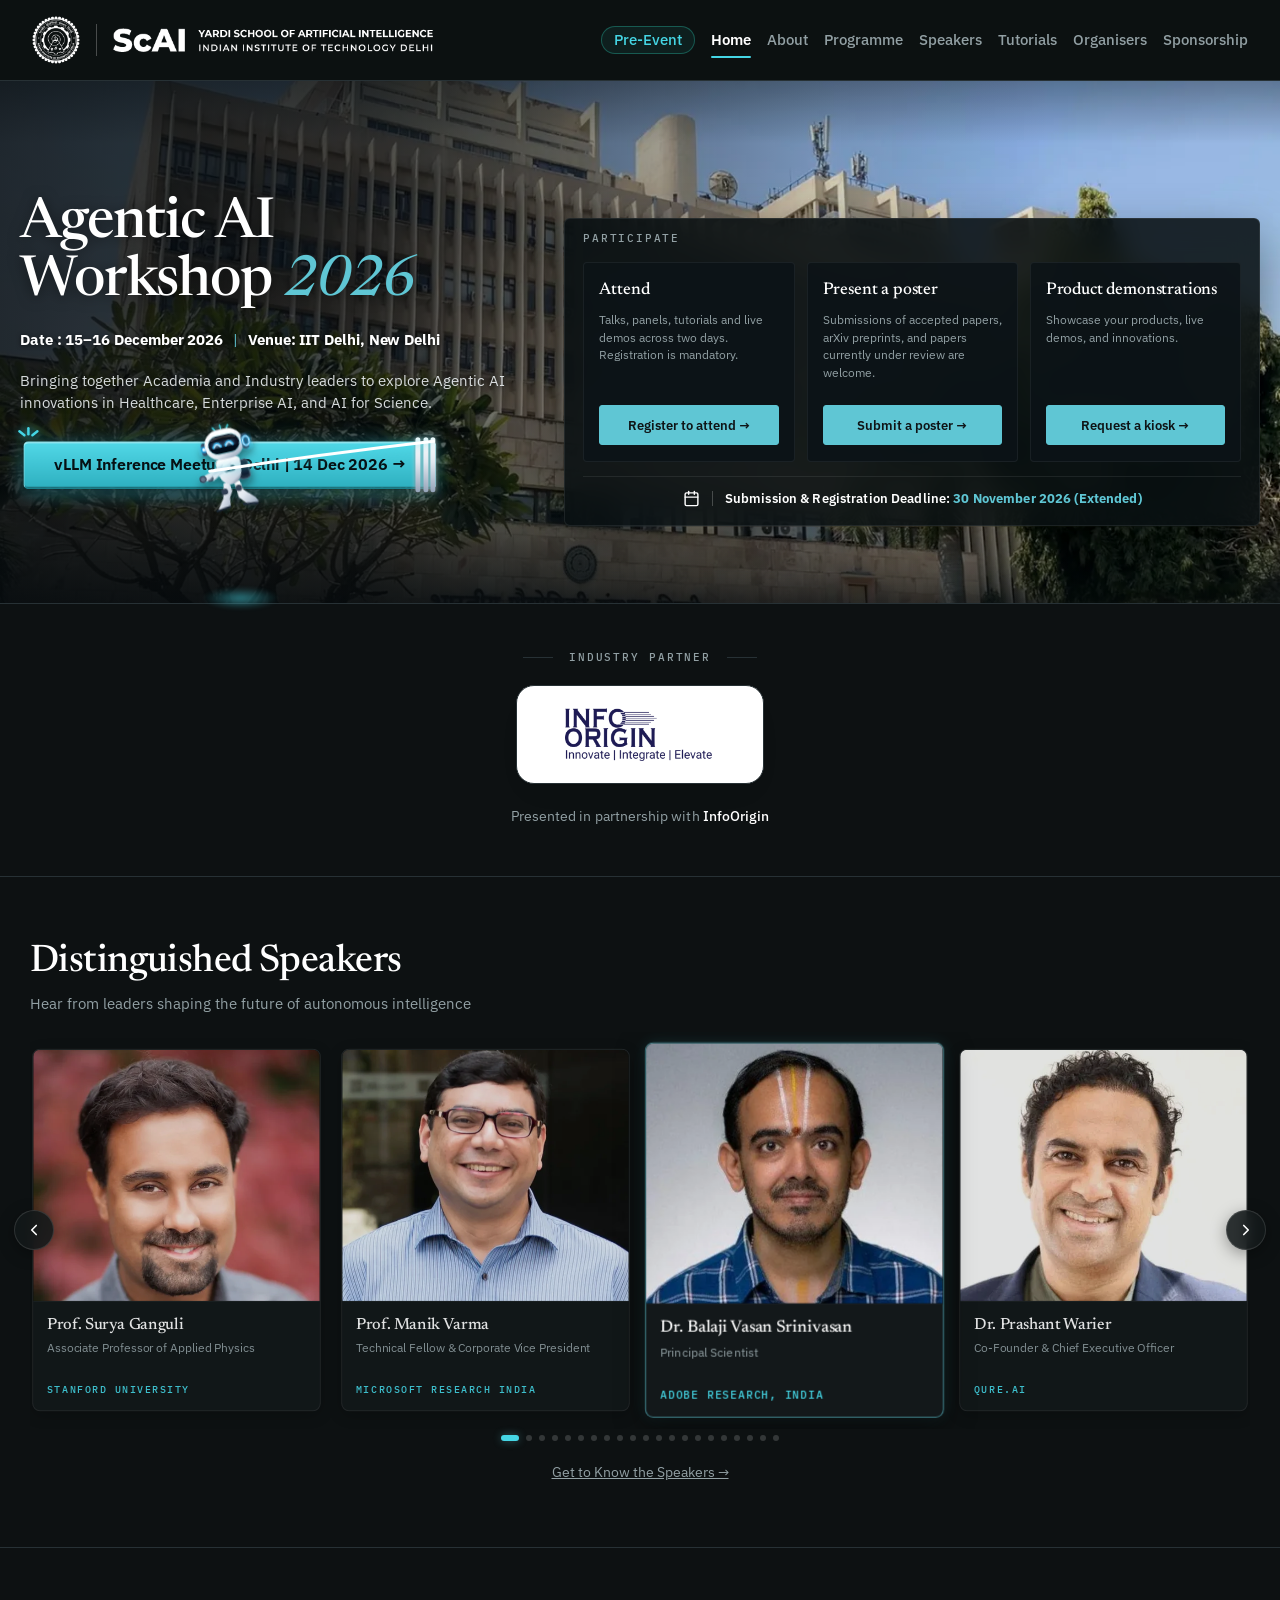
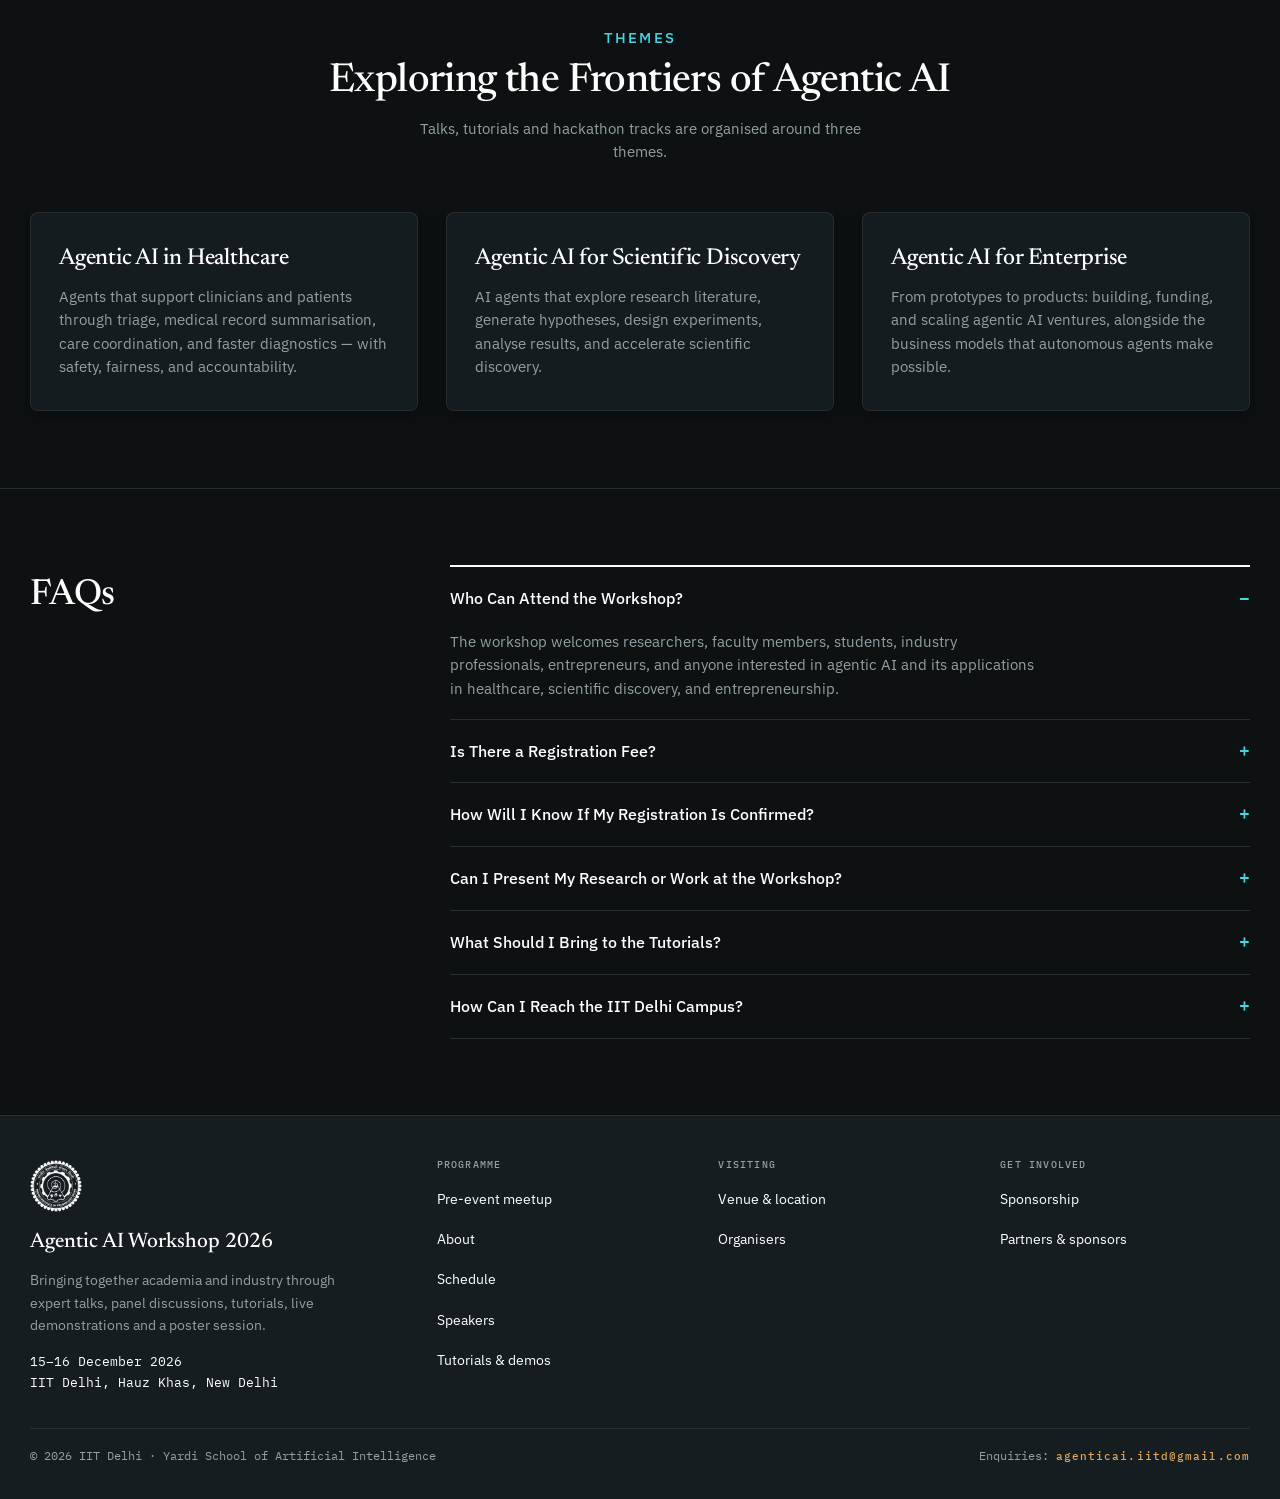
==== commit 67e68ad1: "Revert last 2 commits" ====
--- a/static/index.html
+++ b/static/index.html
@@ -9,7 +9,7 @@
   <link rel="preconnect" href="https://fonts.gstatic.com" crossorigin>
   <link rel="stylesheet"
     href="https://fonts.googleapis.com/css2?family=Newsreader:ital,opsz,wght@0,6..72,400;0,6..72,500;0,6..72,600;1,6..72,400&family=IBM+Plex+Mono:wght@400;500&family=IBM+Plex+Sans:wght@400;500;600&display=swap">
-  <link rel="stylesheet" href="styles.css?v=12">
+  <link rel="stylesheet" href="styles.css?v=9">
   <script>try { localStorage.removeItem("aaiw-theme"); } catch (e) { } document.documentElement.setAttribute("data-theme", "dark");</script>
 </head>
 
@@ -80,7 +80,8 @@
               </svg>
               <div class="hero-robot-shadow-pool" id="heroRobotShadow"></div>
               <div class="hero-robot-figure" id="heroRobotFigure">
-                <svg class="robot-svg" viewBox="0 0 120 130" width="100%" height="100%" xmlns="http://www.w3.org/2000/svg">
+                <svg class="robot-svg" viewBox="0 0 120 130" width="100%" height="100%"
+                  xmlns="http://www.w3.org/2000/svg">
                   <defs>
                     <filter id="refCyanGlow" x="-40%" y="-40%" width="180%" height="180%">
                       <feGaussianBlur stdDeviation="3.2" result="blur" />
@@ -121,41 +122,53 @@
                   </defs>
                   <g filter="url(#softShadow)" class="robot-character" id="robotCharGroup">
                     <!-- Backpack -->
-                    <rect class="robot-backpack" x="66" y="58" width="16" height="26" rx="5" fill="#1E293B" stroke="#475569" stroke-width="1.5" />
+                    <rect class="robot-backpack" x="66" y="58" width="16" height="26" rx="5" fill="#1E293B"
+                      stroke="#475569" stroke-width="1.5" />
                     <rect x="70" y="62" width="10" height="18" rx="3" fill="#0F172A" />
 
                     <!-- Back Leg (Right) -->
                     <g class="robot-leg-back" id="robotLegBack" transform-origin="60 88">
-                      <path d="M 57 85 L 62 108 L 73 118 L 86 118 C 88 118 89 116 88 114 L 84 109 L 69 98 L 65 85 Z" fill="url(#refLimbGrad)" />
+                      <path d="M 57 85 L 62 108 L 73 118 L 86 118 C 88 118 89 116 88 114 L 84 109 L 69 98 L 65 85 Z"
+                        fill="url(#refLimbGrad)" />
                       <circle cx="63" cy="95" r="4.5" fill="#334155" />
                       <path d="M 68 118 L 87 118" stroke="#1E293B" stroke-width="3" stroke-linecap="round" />
                     </g>
 
                     <!-- Front Leg (Left) -->
                     <g class="robot-leg-front" id="robotLegFront" transform-origin="45 88">
-                      <path d="M 43 85 L 36 104 L 23 118 L 38 118 C 41 118 43 116 43 113 L 45 106 L 51 98 L 51 85 Z" fill="url(#refLimbGrad)" />
+                      <path d="M 43 85 L 36 104 L 23 118 L 38 118 C 41 118 43 116 43 113 L 45 106 L 51 98 L 51 85 Z"
+                        fill="url(#refLimbGrad)" />
                       <circle cx="41" cy="96" r="4.5" fill="#334155" />
                       <path d="M 22 118 L 41 118" stroke="#1E293B" stroke-width="3" stroke-linecap="round" />
                     </g>
 
                     <!-- Torso with ScAI emblem -->
                     <g class="robot-torso">
-                      <path d="M 38 56 C 38 52 45 49 55 49 C 65 49 72 52 72 56 C 73 68 70 88 55 88 C 40 88 37 68 38 56 Z" fill="url(#refBodyGrad)" />
-                      <path d="M 42 56 C 44 52 49 51 55 51 C 61 51 66 52 68 56 C 64 54 46 54 42 56 Z" fill="#FFFFFF" opacity="0.75" />
-                      <rect x="47" y="62" width="16" height="8" rx="2.5" fill="#0F172A" stroke="rgba(69,214,229,0.5)" stroke-width="0.8" />
-                      <text x="55" y="68" fill="#45D6E5" font-family="-apple-system, BlinkMacSystemFont, Segoe UI, Roboto, sans-serif" font-size="5.2" font-weight="900" text-anchor="middle" letter-spacing="0.4">ScAI</text>
+                      <path
+                        d="M 38 56 C 38 52 45 49 55 49 C 65 49 72 52 72 56 C 73 68 70 88 55 88 C 40 88 37 68 38 56 Z"
+                        fill="url(#refBodyGrad)" />
+                      <path d="M 42 56 C 44 52 49 51 55 51 C 61 51 66 52 68 56 C 64 54 46 54 42 56 Z" fill="#FFFFFF"
+                        opacity="0.75" />
+                      <rect x="47" y="62" width="16" height="8" rx="2.5" fill="#0F172A" stroke="rgba(69,214,229,0.5)"
+                        stroke-width="0.8" />
+                      <text x="55" y="68" fill="#45D6E5"
+                        font-family="-apple-system, BlinkMacSystemFont, Segoe UI, Roboto, sans-serif" font-size="5.2"
+                        font-weight="900" text-anchor="middle" letter-spacing="0.4">ScAI</text>
                     </g>
 
                     <!-- Back Arm (holds rope) -->
                     <g class="robot-arm-back" id="robotArmBack" transform-origin="60 60">
-                      <path d="M 60 58 C 50 60 38 67 27 70 C 23 71 21 76 25 78 C 29 79 32 77 37 74 L 56 66 Z" fill="url(#refLimbGrad)" />
+                      <path d="M 60 58 C 50 60 38 67 27 70 C 23 71 21 76 25 78 C 29 79 32 77 37 74 L 56 66 Z"
+                        fill="url(#refLimbGrad)" />
                       <circle cx="26" cy="74" r="4.5" fill="#334155" />
                       <circle cx="26" cy="74" r="3" fill="#64748B" />
                     </g>
 
                     <!-- Front Arm (pulls rope & waves) -->
                     <g class="robot-arm-front" id="robotArmFront" transform-origin="48 60">
-                      <path class="robot-arm-front-path" d="M 48 58 C 40 60 30 66 18 69 C 14 70 12 75 16 77 C 20 78 24 76 28 73 L 45 65 Z" fill="url(#refLimbGrad)" />
+                      <path class="robot-arm-front-path"
+                        d="M 48 58 C 40 60 30 66 18 69 C 14 70 12 75 16 77 C 20 78 24 76 28 73 L 45 65 Z"
+                        fill="url(#refLimbGrad)" />
                       <circle cx="16" cy="73" r="5" fill="#334155" />
                       <circle cx="16" cy="73" r="3.2" fill="#64748B" />
                     </g>
@@ -182,22 +195,29 @@
                       <ellipse cx="55" cy="16" rx="18" ry="4.5" fill="#FFFFFF" opacity="0.8" />
 
                       <!-- Visor Faceplate -->
-                      <rect x="33" y="18" width="44" height="26" rx="13" fill="url(#refVisorGrad)" stroke="rgba(69,214,229,0.4)" stroke-width="1.2" />
-                      <path d="M 38 23 C 46 20 62 20 72 23" stroke="rgba(255,255,255,0.28)" stroke-width="1.5" stroke-linecap="round" />
+                      <rect x="33" y="18" width="44" height="26" rx="13" fill="url(#refVisorGrad)"
+                        stroke="rgba(69,214,229,0.4)" stroke-width="1.2" />
+                      <path d="M 38 23 C 46 20 62 20 72 23" stroke="rgba(255,255,255,0.28)" stroke-width="1.5"
+                        stroke-linecap="round" />
 
                       <!-- Glowing Cyan Happy Arc Eyes (^ ^) - exact reference match! -->
                       <g class="robot-eyes-happy" id="robotEyesHappy" filter="url(#refCyanGlow)">
-                        <path d="M 40 33 Q 45 25 50 33" fill="none" stroke="#38BDF8" stroke-width="3.5" stroke-linecap="round" />
-                        <path d="M 41 33 Q 45 27 49 33" fill="none" stroke="#E0F2FE" stroke-width="1.5" stroke-linecap="round" />
-                        <path d="M 57 33 Q 62 25 67 33" fill="none" stroke="#38BDF8" stroke-width="3.5" stroke-linecap="round" />
-                        <path d="M 58 33 Q 62 27 66 33" fill="none" stroke="#E0F2FE" stroke-width="1.5" stroke-linecap="round" />
+                        <path d="M 40 33 Q 45 25 50 33" fill="none" stroke="#38BDF8" stroke-width="3.5"
+                          stroke-linecap="round" />
+                        <path d="M 41 33 Q 45 27 49 33" fill="none" stroke="#E0F2FE" stroke-width="1.5"
+                          stroke-linecap="round" />
+                        <path d="M 57 33 Q 62 25 67 33" fill="none" stroke="#38BDF8" stroke-width="3.5"
+                          stroke-linecap="round" />
+                        <path d="M 58 33 Q 62 27 66 33" fill="none" stroke="#E0F2FE" stroke-width="1.5"
+                          stroke-linecap="round" />
                       </g>
 
                       <!-- Ear Pod Right (with bright cyan glowing donut ring) -->
                       <g class="robot-ear-right">
                         <rect x="80" y="22" width="9" height="22" rx="4.5" fill="#334155" />
                         <rect x="83" y="24" width="6" height="18" rx="3" fill="#1E293B" />
-                        <ellipse cx="86" cy="33" rx="4.5" ry="6.5" fill="none" stroke="#38BDF8" stroke-width="3" filter="url(#refCyanGlow)" />
+                        <ellipse cx="86" cy="33" rx="4.5" ry="6.5" fill="none" stroke="#38BDF8" stroke-width="3"
+                          filter="url(#refCyanGlow)" />
                         <ellipse cx="86" cy="33" rx="4.5" ry="6.5" fill="none" stroke="#E0F2FE" stroke-width="1.2" />
                       </g>
                     </g>
@@ -702,7 +722,7 @@
     </div>
   </footer>
   <script src="config.js"></script>
-  <script src="site.js?v=7"></script>
+  <script src="site.js?v=4"></script>
 </body>
 
 </html>
--- a/static/styles.css
+++ b/static/styles.css
@@ -1405,14 +1405,6 @@
   .hero-robot-shadow-pool {
     width: 60px;
     height: 18px;
-  }
-}
-
-.hero-pre-btn {
-    transform: none !important;
-    opacity: 1 !important;
-    transition: none !important;
-    animation: none !important;
   }
 }
 
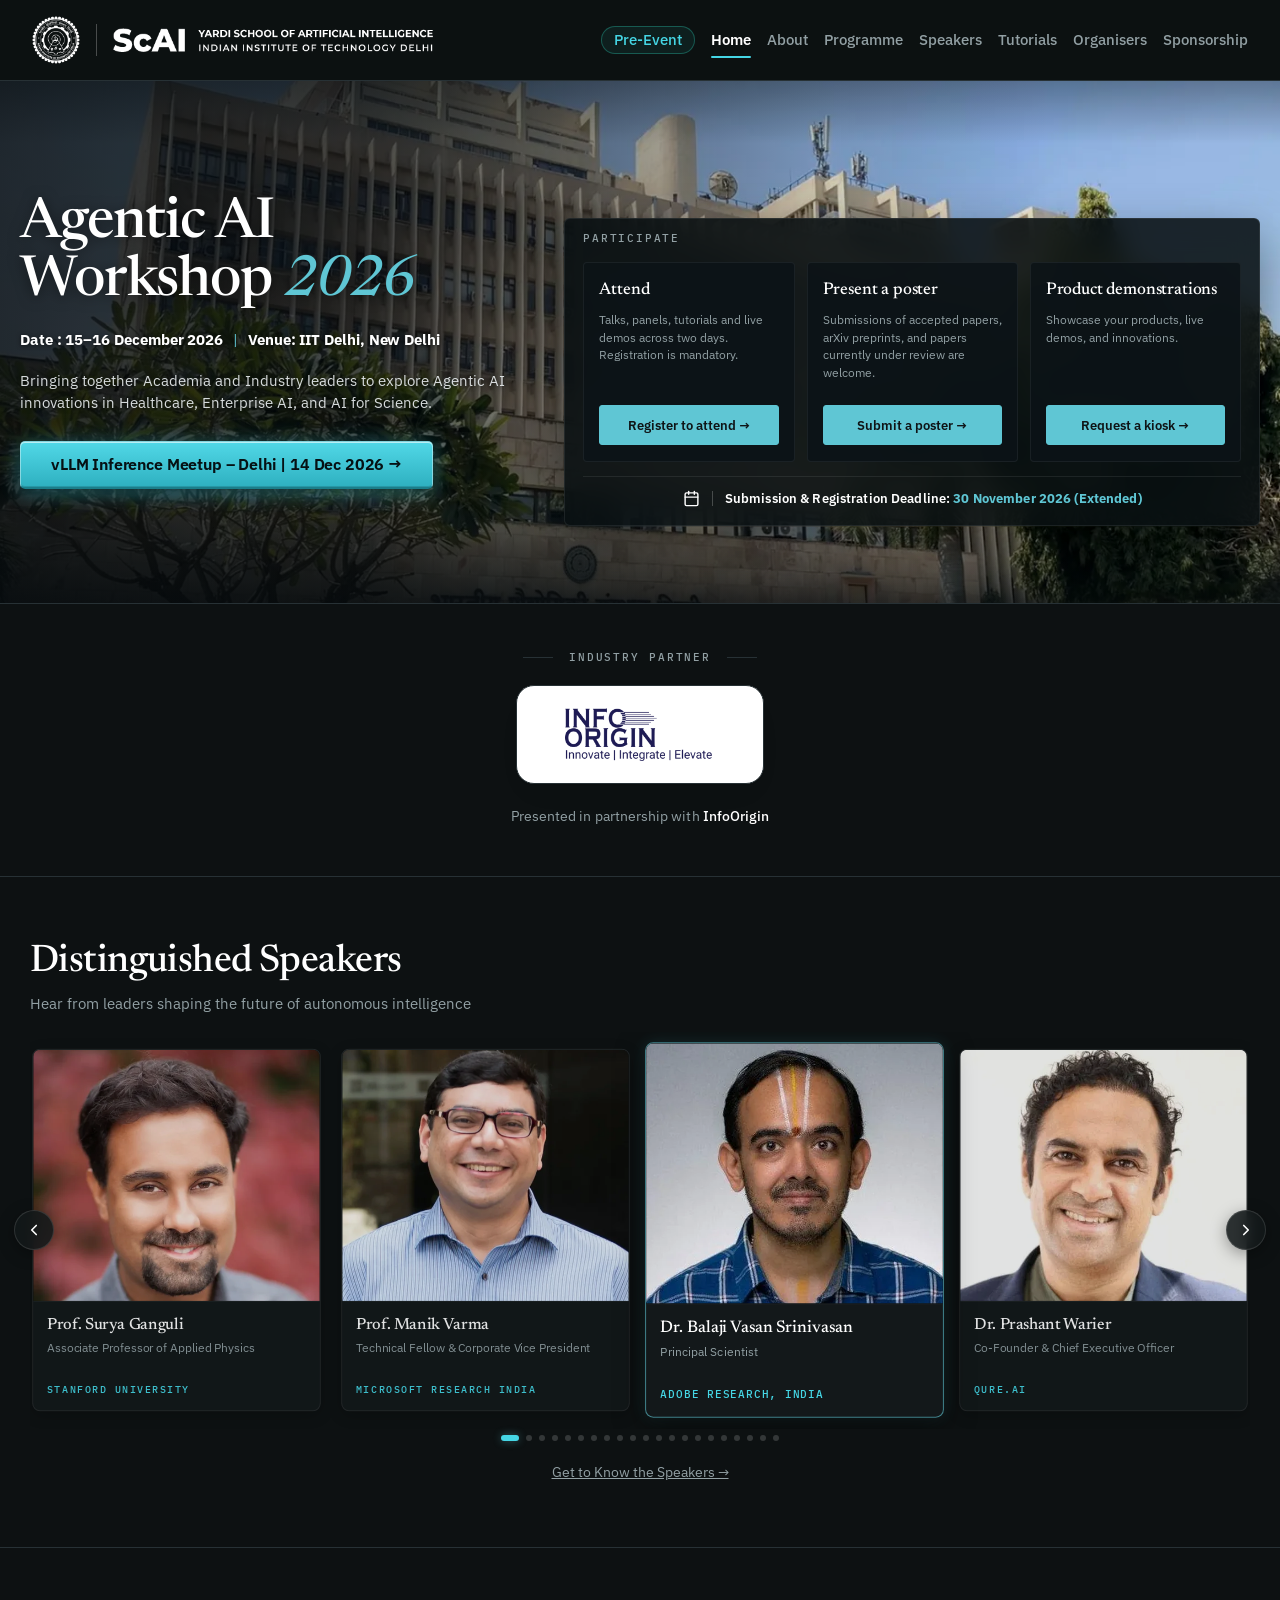
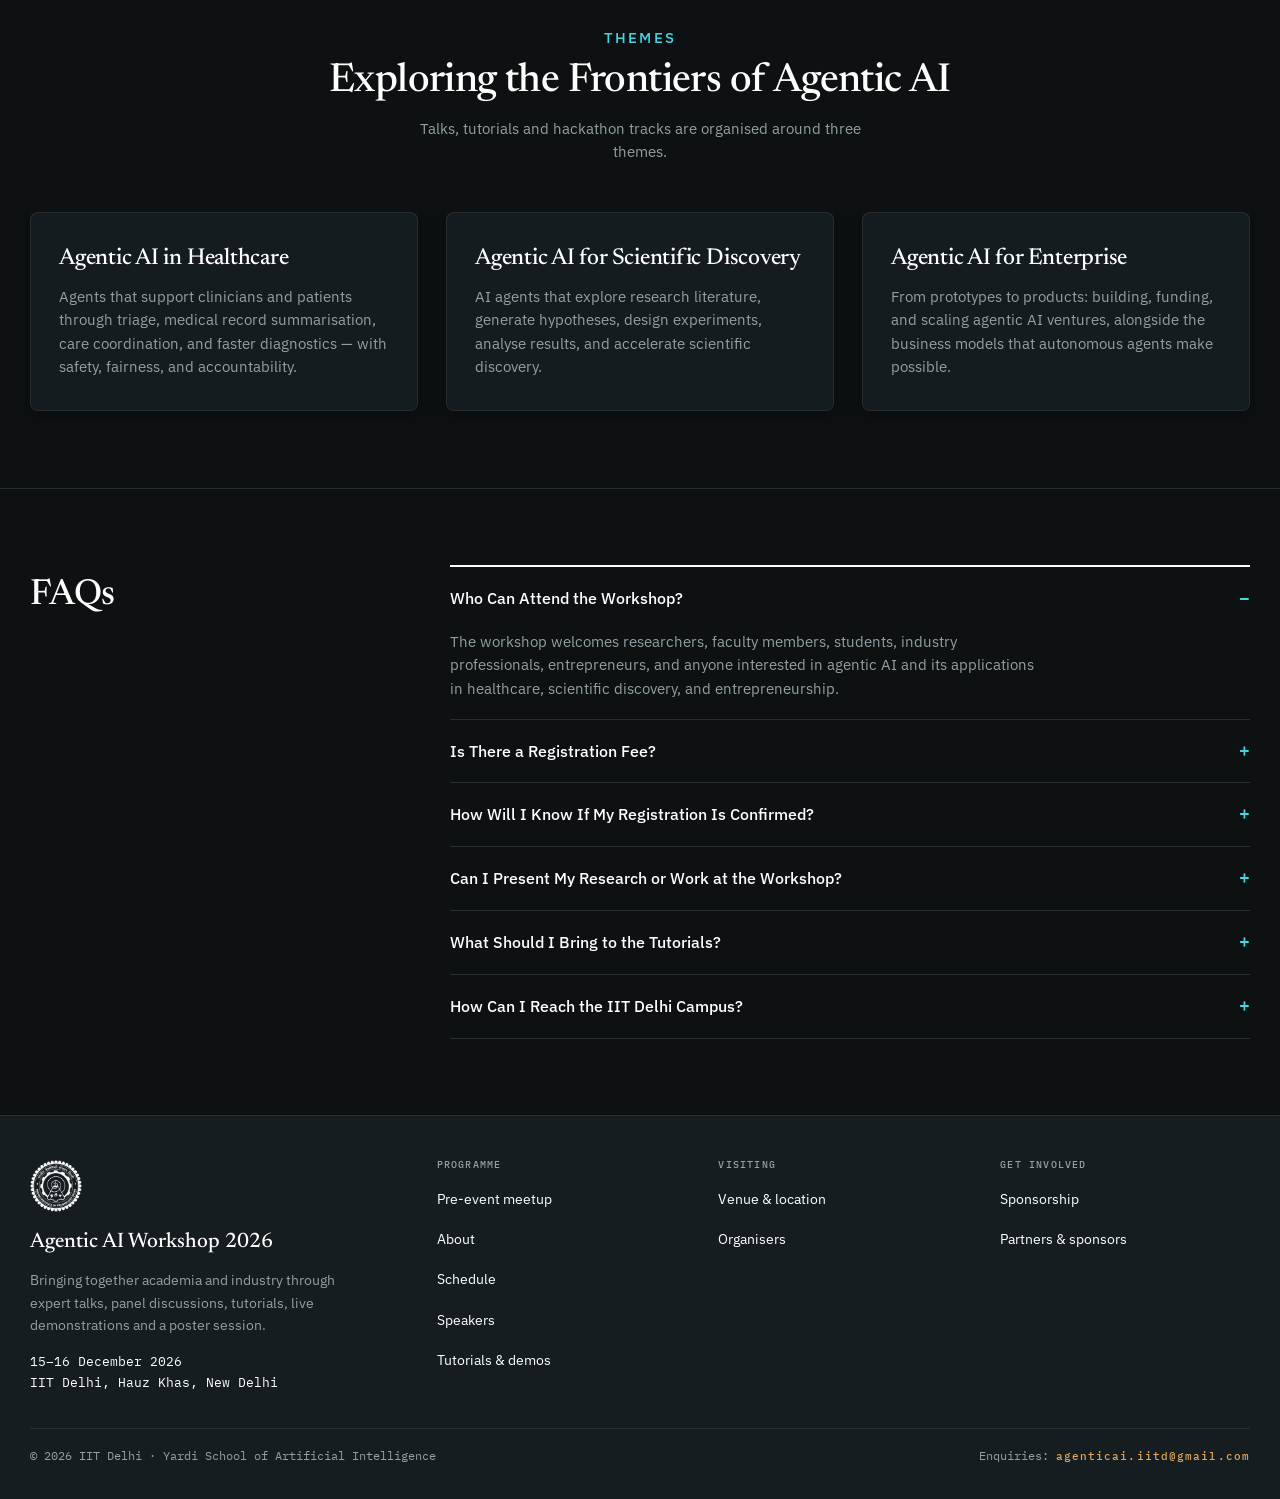
==== commit b485867f: "Completely remove robot animation, rope, and associated assets; keep clean static Pre-Event CTA butt" ====
--- a/static/index.html
+++ b/static/index.html
@@ -9,7 +9,7 @@
   <link rel="preconnect" href="https://fonts.gstatic.com" crossorigin>
   <link rel="stylesheet"
     href="https://fonts.googleapis.com/css2?family=Newsreader:ital,opsz,wght@0,6..72,400;0,6..72,500;0,6..72,600;1,6..72,400&family=IBM+Plex+Mono:wght@400;500&family=IBM+Plex+Sans:wght@400;500;600&display=swap">
-  <link rel="stylesheet" href="styles.css?v=9">
+  <link rel="stylesheet" href="styles.css?v=13">
   <script>try { localStorage.removeItem("aaiw-theme"); } catch (e) { } document.documentElement.setAttribute("data-theme", "dark");</script>
 </head>
 
@@ -58,173 +58,8 @@
             Healthcare, Enterprise AI, and AI for Science.</p>
           <div class="hero-actions" id="heroActions">
             <a class="hero-pre-btn" id="heroPreBtn" href="pre-event.html">
-              <span class="hero-btn-sparks" aria-hidden="true">
-                <svg width="24" height="24" viewBox="0 0 24 24" fill="none">
-                  <line x1="3" y1="5" x2="8" y2="9" stroke="#45D6E5" stroke-width="2.5" stroke-linecap="round" />
-                  <line x1="12" y1="2" x2="12" y2="8" stroke="#45D6E5" stroke-width="2.5" stroke-linecap="round" />
-                  <line x1="21" y1="5" x2="16" y2="9" stroke="#45D6E5" stroke-width="2.5" stroke-linecap="round" />
-                </svg>
-              </span>
               <span class="hero-btn-text">vLLM Inference Meetup &ndash; Delhi | 14 Dec 2026 &rarr;</span>
-              <span class="hero-btn-coils" id="heroBtnCoils" aria-hidden="true">
-                <span class="rope-coil"></span>
-                <span class="rope-coil"></span>
-                <span class="rope-coil"></span>
-              </span>
             </a>
-
-            <!-- Animated Robot Actor & Rope (Matching Reference Image) -->
-            <div class="hero-robot-actor" id="heroRobotActor" aria-hidden="true">
-              <svg class="hero-rope-canvas" id="heroRopeCanvas">
-                <path id="heroRopePath" class="hero-rope-line" d="" />
-              </svg>
-              <div class="hero-robot-shadow-pool" id="heroRobotShadow"></div>
-              <div class="hero-robot-figure" id="heroRobotFigure">
-                <svg class="robot-svg" viewBox="0 0 120 130" width="100%" height="100%"
-                  xmlns="http://www.w3.org/2000/svg">
-                  <defs>
-                    <filter id="refCyanGlow" x="-40%" y="-40%" width="180%" height="180%">
-                      <feGaussianBlur stdDeviation="3.2" result="blur" />
-                      <feMerge>
-                        <feMergeNode in="blur" />
-                        <feMergeNode in="SourceGraphic" />
-                      </feMerge>
-                    </filter>
-                    <filter id="softShadow" x="-20%" y="-20%" width="140%" height="140%">
-                      <feDropShadow dx="0" dy="8" stdDeviation="6" flood-color="#02070A" flood-opacity="0.5" />
-                    </filter>
-                    <linearGradient id="refHeadGrad" x1="25%" y1="0%" x2="80%" y2="100%">
-                      <stop offset="0%" stop-color="#FFFFFF" />
-                      <stop offset="30%" stop-color="#F8FAFC" />
-                      <stop offset="70%" stop-color="#E2E8F0" />
-                      <stop offset="100%" stop-color="#94A3B8" />
-                    </linearGradient>
-                    <linearGradient id="refBodyGrad" x1="20%" y1="0%" x2="80%" y2="100%">
-                      <stop offset="0%" stop-color="#FFFFFF" />
-                      <stop offset="40%" stop-color="#F1F5F9" />
-                      <stop offset="80%" stop-color="#CBD5E1" />
-                      <stop offset="100%" stop-color="#64748B" />
-                    </linearGradient>
-                    <linearGradient id="refVisorGrad" x1="0%" y1="0%" x2="0%" y2="100%">
-                      <stop offset="0%" stop-color="#0F172A" />
-                      <stop offset="100%" stop-color="#020617" />
-                    </linearGradient>
-                    <linearGradient id="refLimbGrad" x1="0%" y1="0%" x2="100%" y2="100%">
-                      <stop offset="0%" stop-color="#FFFFFF" />
-                      <stop offset="50%" stop-color="#E2E8F0" />
-                      <stop offset="100%" stop-color="#94A3B8" />
-                    </linearGradient>
-                    <radialGradient id="refEarGlow" cx="50%" cy="50%" r="50%">
-                      <stop offset="0%" stop-color="#E0F2FE" />
-                      <stop offset="50%" stop-color="#38BDF8" />
-                      <stop offset="100%" stop-color="#0284C7" />
-                    </radialGradient>
-                  </defs>
-                  <g filter="url(#softShadow)" class="robot-character" id="robotCharGroup">
-                    <!-- Backpack -->
-                    <rect class="robot-backpack" x="66" y="58" width="16" height="26" rx="5" fill="#1E293B"
-                      stroke="#475569" stroke-width="1.5" />
-                    <rect x="70" y="62" width="10" height="18" rx="3" fill="#0F172A" />
-
-                    <!-- Back Leg (Right) -->
-                    <g class="robot-leg-back" id="robotLegBack" transform-origin="60 88">
-                      <path d="M 57 85 L 62 108 L 73 118 L 86 118 C 88 118 89 116 88 114 L 84 109 L 69 98 L 65 85 Z"
-                        fill="url(#refLimbGrad)" />
-                      <circle cx="63" cy="95" r="4.5" fill="#334155" />
-                      <path d="M 68 118 L 87 118" stroke="#1E293B" stroke-width="3" stroke-linecap="round" />
-                    </g>
-
-                    <!-- Front Leg (Left) -->
-                    <g class="robot-leg-front" id="robotLegFront" transform-origin="45 88">
-                      <path d="M 43 85 L 36 104 L 23 118 L 38 118 C 41 118 43 116 43 113 L 45 106 L 51 98 L 51 85 Z"
-                        fill="url(#refLimbGrad)" />
-                      <circle cx="41" cy="96" r="4.5" fill="#334155" />
-                      <path d="M 22 118 L 41 118" stroke="#1E293B" stroke-width="3" stroke-linecap="round" />
-                    </g>
-
-                    <!-- Torso with ScAI emblem -->
-                    <g class="robot-torso">
-                      <path
-                        d="M 38 56 C 38 52 45 49 55 49 C 65 49 72 52 72 56 C 73 68 70 88 55 88 C 40 88 37 68 38 56 Z"
-                        fill="url(#refBodyGrad)" />
-                      <path d="M 42 56 C 44 52 49 51 55 51 C 61 51 66 52 68 56 C 64 54 46 54 42 56 Z" fill="#FFFFFF"
-                        opacity="0.75" />
-                      <rect x="47" y="62" width="16" height="8" rx="2.5" fill="#0F172A" stroke="rgba(69,214,229,0.5)"
-                        stroke-width="0.8" />
-                      <text x="55" y="68" fill="#45D6E5"
-                        font-family="-apple-system, BlinkMacSystemFont, Segoe UI, Roboto, sans-serif" font-size="5.2"
-                        font-weight="900" text-anchor="middle" letter-spacing="0.4">ScAI</text>
-                    </g>
-
-                    <!-- Back Arm (holds rope) -->
-                    <g class="robot-arm-back" id="robotArmBack" transform-origin="60 60">
-                      <path d="M 60 58 C 50 60 38 67 27 70 C 23 71 21 76 25 78 C 29 79 32 77 37 74 L 56 66 Z"
-                        fill="url(#refLimbGrad)" />
-                      <circle cx="26" cy="74" r="4.5" fill="#334155" />
-                      <circle cx="26" cy="74" r="3" fill="#64748B" />
-                    </g>
-
-                    <!-- Front Arm (pulls rope & waves) -->
-                    <g class="robot-arm-front" id="robotArmFront" transform-origin="48 60">
-                      <path class="robot-arm-front-path"
-                        d="M 48 58 C 40 60 30 66 18 69 C 14 70 12 75 16 77 C 20 78 24 76 28 73 L 45 65 Z"
-                        fill="url(#refLimbGrad)" />
-                      <circle cx="16" cy="73" r="5" fill="#334155" />
-                      <circle cx="16" cy="73" r="3.2" fill="#64748B" />
-                    </g>
-
-                    <!-- Neck Ring -->
-                    <rect x="48" y="45" width="14" height="5" rx="2" fill="#1E293B" />
-
-                    <!-- Head -->
-                    <g class="robot-head-group" id="robotHeadGroup" transform-origin="55 30">
-                      <!-- 3 Cyan energy spark lines above head (matching reference image!) -->
-                      <g class="robot-head-sparks" filter="url(#refCyanGlow)">
-                        <line x1="55" y1="4" x2="55" y2="9" stroke="#45D6E5" stroke-width="2" stroke-linecap="round" />
-                        <line x1="44" y1="6" x2="47" y2="10" stroke="#45D6E5" stroke-width="2" stroke-linecap="round" />
-                        <line x1="66" y1="6" x2="63" y2="10" stroke="#45D6E5" stroke-width="2" stroke-linecap="round" />
-                      </g>
-
-                      <!-- Ear Pod Left -->
-                      <rect x="23" y="24" width="7" height="18" rx="3.5" fill="#334155" />
-                      <circle cx="26" cy="33" r="4" fill="url(#refEarGlow)" filter="url(#refCyanGlow)" />
-                      <circle cx="26" cy="33" r="1.8" fill="#FFFFFF" />
-
-                      <!-- Head Dome -->
-                      <rect x="28" y="10" width="54" height="42" rx="21" fill="url(#refHeadGrad)" />
-                      <ellipse cx="55" cy="16" rx="18" ry="4.5" fill="#FFFFFF" opacity="0.8" />
-
-                      <!-- Visor Faceplate -->
-                      <rect x="33" y="18" width="44" height="26" rx="13" fill="url(#refVisorGrad)"
-                        stroke="rgba(69,214,229,0.4)" stroke-width="1.2" />
-                      <path d="M 38 23 C 46 20 62 20 72 23" stroke="rgba(255,255,255,0.28)" stroke-width="1.5"
-                        stroke-linecap="round" />
-
-                      <!-- Glowing Cyan Happy Arc Eyes (^ ^) - exact reference match! -->
-                      <g class="robot-eyes-happy" id="robotEyesHappy" filter="url(#refCyanGlow)">
-                        <path d="M 40 33 Q 45 25 50 33" fill="none" stroke="#38BDF8" stroke-width="3.5"
-                          stroke-linecap="round" />
-                        <path d="M 41 33 Q 45 27 49 33" fill="none" stroke="#E0F2FE" stroke-width="1.5"
-                          stroke-linecap="round" />
-                        <path d="M 57 33 Q 62 25 67 33" fill="none" stroke="#38BDF8" stroke-width="3.5"
-                          stroke-linecap="round" />
-                        <path d="M 58 33 Q 62 27 66 33" fill="none" stroke="#E0F2FE" stroke-width="1.5"
-                          stroke-linecap="round" />
-                      </g>
-
-                      <!-- Ear Pod Right (with bright cyan glowing donut ring) -->
-                      <g class="robot-ear-right">
-                        <rect x="80" y="22" width="9" height="22" rx="4.5" fill="#334155" />
-                        <rect x="83" y="24" width="6" height="18" rx="3" fill="#1E293B" />
-                        <ellipse cx="86" cy="33" rx="4.5" ry="6.5" fill="none" stroke="#38BDF8" stroke-width="3"
-                          filter="url(#refCyanGlow)" />
-                        <ellipse cx="86" cy="33" rx="4.5" ry="6.5" fill="none" stroke="#E0F2FE" stroke-width="1.2" />
-                      </g>
-                    </g>
-                  </g>
-                </svg>
-              </div>
-            </div>
           </div>
         </div>
         <div class="hero-panel">
@@ -722,7 +557,7 @@
     </div>
   </footer>
   <script src="config.js"></script>
-  <script src="site.js?v=4"></script>
+  <script src="site.js?v=8"></script>
 </body>
 
 </html>
--- a/static/styles.css
+++ b/static/styles.css
@@ -1262,150 +1262,6 @@
   align-items: center;
   margin-top: 26px;
   position: relative;
-}
-
-/* ---------- 3D Companion Robot & Rope (Reference Image Match) ---------- */
-.hero-robot-actor {
-  position: absolute;
-  top: -24px;
-  left: 0;
-  width: 100%;
-  height: 120px;
-  pointer-events: none;
-  z-index: 3;
-  overflow: visible;
-}
-
-.hero-robot-shadow-pool {
-  position: absolute;
-  width: 76px;
-  height: 22px;
-  left: 0;
-  bottom: 6px;
-  border-radius: 50%;
-  background: radial-gradient(ellipse at center, rgba(69, 214, 229, 0.5) 0%, rgba(69, 214, 229, 0.18) 45%, transparent 72%);
-  filter: blur(2px);
-  pointer-events: none;
-  transform-origin: center center;
-  will-change: transform, opacity;
-}
-
-.hero-robot-figure {
-  position: absolute;
-  left: 0;
-  top: 0;
-  width: 86px;
-  height: 94px;
-  transform-origin: 50% 85%;
-  pointer-events: none;
-  will-change: transform;
-}
-
-.hero-rope-canvas {
-  position: absolute;
-  top: 0;
-  left: 0;
-  width: 100%;
-  height: 100%;
-  pointer-events: none;
-  overflow: visible;
-  z-index: 2;
-  opacity: 1;
-  transition: opacity 0.25s ease;
-}
-
-.hero-rope-line {
-  stroke: #FFFFFF;
-  stroke-width: 3;
-  stroke-linecap: round;
-  fill: none;
-  filter: drop-shadow(0 0 4px rgba(69, 214, 229, 0.75));
-}
-
-/* Button Rope Coils (3 white loops on the right cap, matching reference) */
-.hero-btn-coils {
-  position: absolute;
-  right: -3px;
-  top: -3px;
-  bottom: -3px;
-  width: 26px;
-  display: flex;
-  align-items: center;
-  justify-content: space-evenly;
-  pointer-events: none;
-  opacity: 1;
-  transition: opacity 0.3s ease;
-  z-index: 4;
-}
-
-.rope-coil {
-  width: 5px;
-  height: calc(100% + 4px);
-  background: linear-gradient(180deg, #FFFFFF 0%, #E2E8F0 45%, #94A3B8 100%);
-  border-radius: 9999px;
-  box-shadow: 
-    0 1px 3px rgba(0, 0, 0, 0.45),
-    0 0 4px rgba(255, 255, 255, 0.7);
-}
-
-/* 3 Cyan Energy Sparks above Button (matching reference image) */
-.hero-btn-sparks {
-  position: absolute;
-  top: -16px;
-  left: -8px;
-  width: 24px;
-  height: 24px;
-  pointer-events: none;
-  filter: drop-shadow(0 0 5px #45D6E5);
-  animation: btnSparksPulse 2.2s ease-in-out infinite alternate;
-}
-
-@keyframes btnSparksPulse {
-  0% {
-    opacity: 0.75;
-    transform: scale(0.95);
-  }
-  100% {
-    opacity: 1;
-    transform: scale(1.1);
-  }
-}
-
-/* Settle bounce glow highlight */
-.hero-btn-settle-glow {
-  box-shadow: 
-    inset 0 1px 0 rgba(255, 255, 255, 0.9),
-    inset 0 -1px 0 rgba(0, 0, 0, 0.15),
-    0 2px 6px rgba(0, 0, 0, 0.4),
-    0 8px 32px rgba(69, 214, 229, 0.85),
-    0 0 55px rgba(69, 214, 229, 0.65) !important;
-}
-
-/* Reduced Motion Fallback */
-@media (prefers-reduced-motion: reduce) {
-  .hero-pre-btn,
-  .hero-robot-actor,
-  .hero-robot-actor * {
-    animation: none !important;
-    transition: none !important;
-    transform: none !important;
-  }
-  .hero-robot-actor,
-  .hero-btn-coils {
-    display: none !important;
-  }
-}
-
-/* Mobile & Tablet Adjustments */
-@media (max-width: 768px) {
-  .hero-robot-figure {
-    width: 70px;
-    height: 78px;
-  }
-  .hero-robot-shadow-pool {
-    width: 60px;
-    height: 18px;
-  }
 }
 
 .hero-pre-btn {
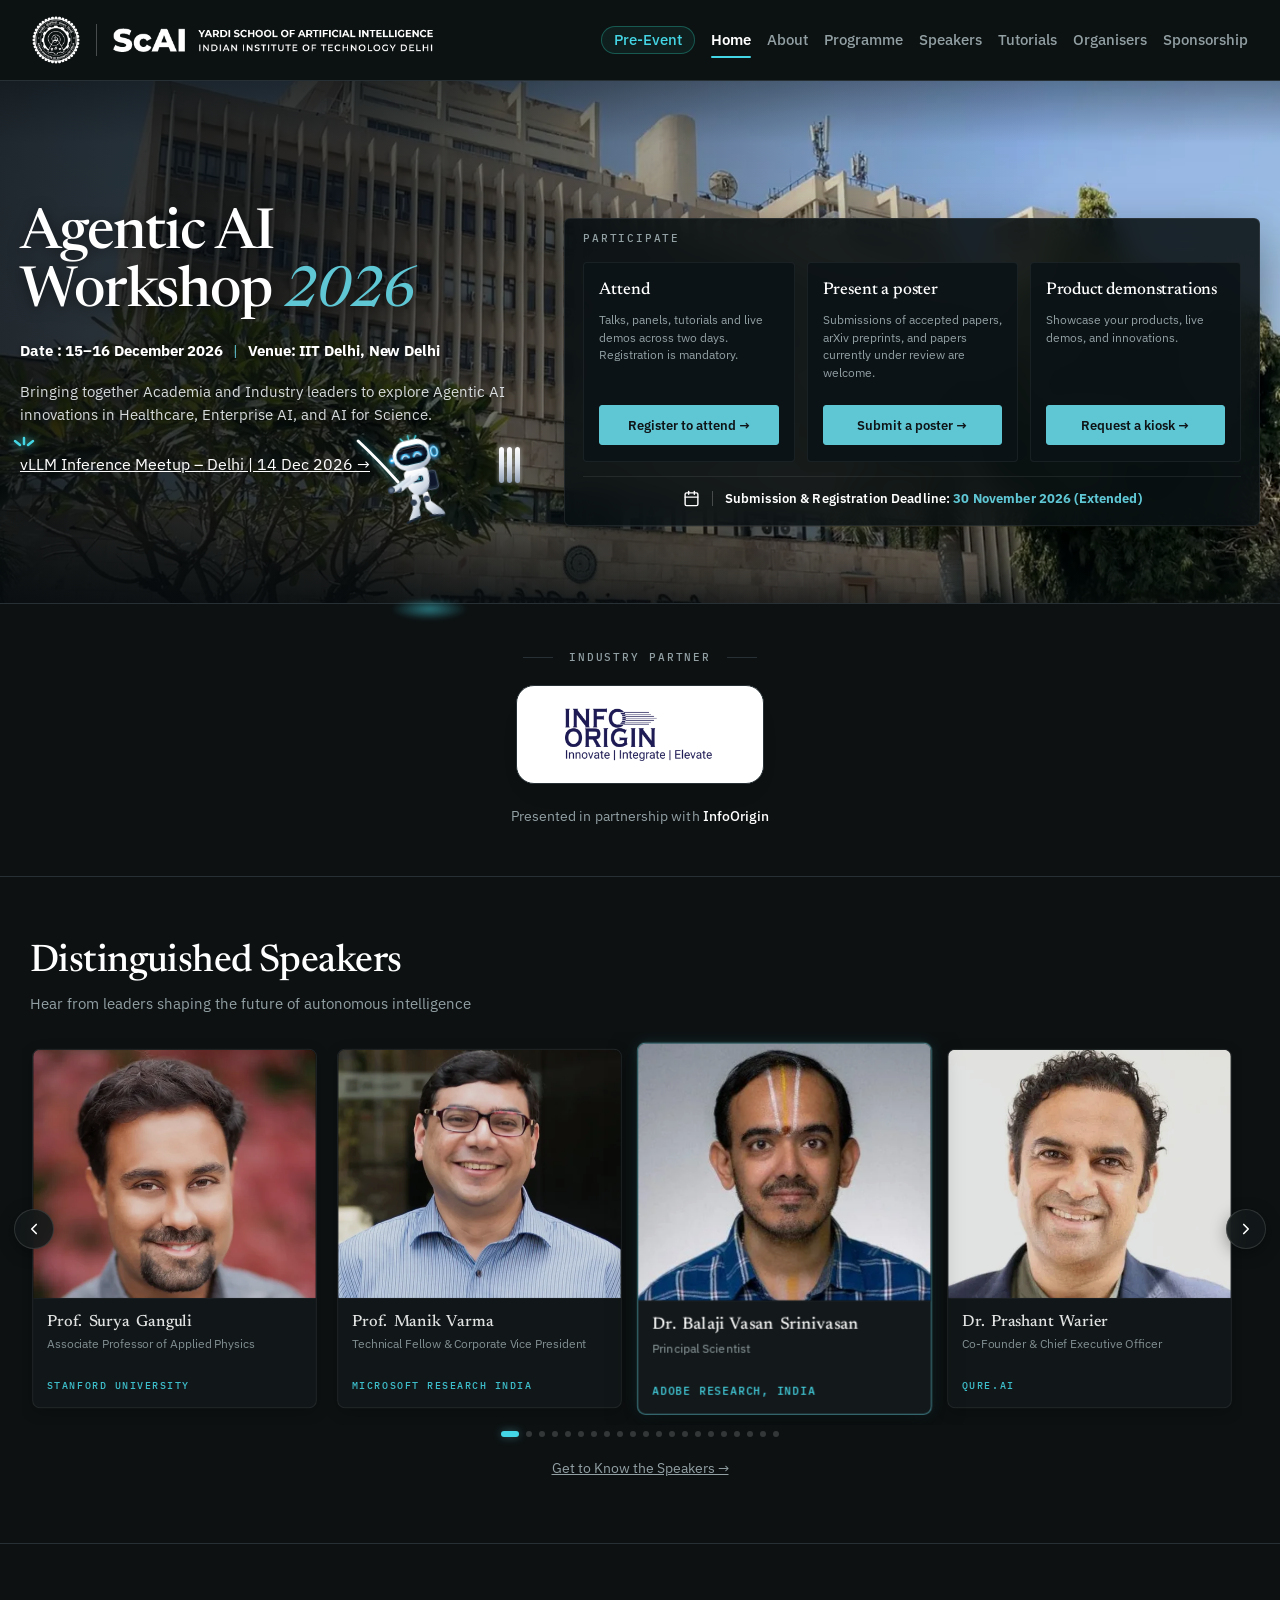
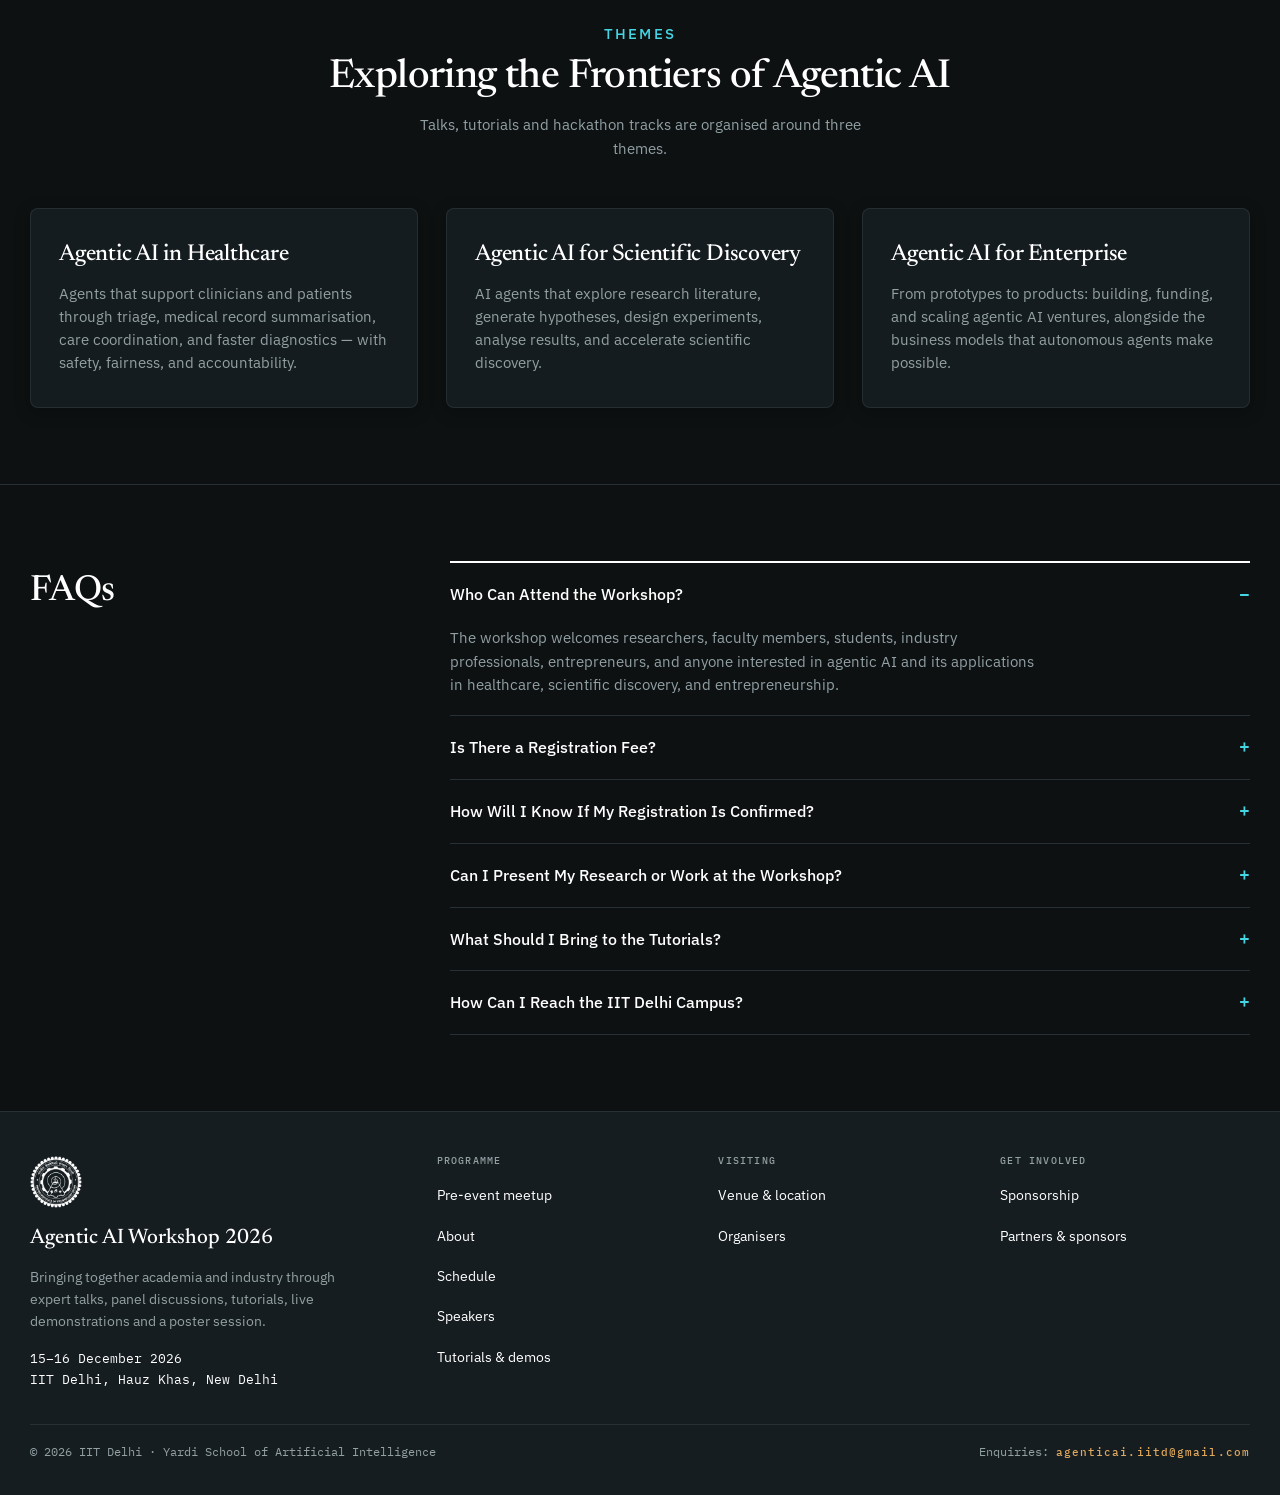
==== commit 056370c1: "Speaker names spacing aur carousel arrow fix" ====
--- a/static/index.html
+++ b/static/index.html
@@ -58,8 +58,153 @@
             Healthcare, Enterprise AI, and AI for Science.</p>
           <div class="hero-actions" id="heroActions">
             <a class="hero-pre-btn" id="heroPreBtn" href="pre-event.html">
+              <span class="hero-btn-sparks" aria-hidden="true">
+                <svg width="24" height="24" viewBox="0 0 24 24" fill="none">
+                  <line x1="3" y1="5" x2="8" y2="9" stroke="#45D6E5" stroke-width="2.5" stroke-linecap="round" />
+                  <line x1="12" y1="2" x2="12" y2="8" stroke="#45D6E5" stroke-width="2.5" stroke-linecap="round" />
+                  <line x1="21" y1="5" x2="16" y2="9" stroke="#45D6E5" stroke-width="2.5" stroke-linecap="round" />
+                </svg>
+              </span>
               <span class="hero-btn-text">vLLM Inference Meetup &ndash; Delhi | 14 Dec 2026 &rarr;</span>
+              <span class="hero-btn-coils" id="heroBtnCoils" aria-hidden="true">
+                <span class="rope-coil"></span>
+                <span class="rope-coil"></span>
+                <span class="rope-coil"></span>
+              </span>
             </a>
+
+            <!-- Animated Robot Actor & Rope (Matching Reference Image) -->
+            <div class="hero-robot-actor" id="heroRobotActor" aria-hidden="true">
+              <svg class="hero-rope-canvas" id="heroRopeCanvas">
+                <path id="heroRopePath" class="hero-rope-line" d="" />
+              </svg>
+              <div class="hero-robot-shadow-pool" id="heroRobotShadow"></div>
+              <div class="hero-robot-figure" id="heroRobotFigure">
+                <svg class="robot-svg" viewBox="0 0 120 130" width="100%" height="100%" xmlns="http://www.w3.org/2000/svg">
+                  <defs>
+                    <filter id="refCyanGlow" x="-40%" y="-40%" width="180%" height="180%">
+                      <feGaussianBlur stdDeviation="3.2" result="blur" />
+                      <feMerge>
+                        <feMergeNode in="blur" />
+                        <feMergeNode in="SourceGraphic" />
+                      </feMerge>
+                    </filter>
+                    <filter id="softShadow" x="-20%" y="-20%" width="140%" height="140%">
+                      <feDropShadow dx="0" dy="8" stdDeviation="6" flood-color="#02070A" flood-opacity="0.5" />
+                    </filter>
+                    <linearGradient id="refHeadGrad" x1="25%" y1="0%" x2="80%" y2="100%">
+                      <stop offset="0%" stop-color="#FFFFFF" />
+                      <stop offset="30%" stop-color="#F8FAFC" />
+                      <stop offset="70%" stop-color="#E2E8F0" />
+                      <stop offset="100%" stop-color="#94A3B8" />
+                    </linearGradient>
+                    <linearGradient id="refBodyGrad" x1="20%" y1="0%" x2="80%" y2="100%">
+                      <stop offset="0%" stop-color="#FFFFFF" />
+                      <stop offset="40%" stop-color="#F1F5F9" />
+                      <stop offset="80%" stop-color="#CBD5E1" />
+                      <stop offset="100%" stop-color="#64748B" />
+                    </linearGradient>
+                    <linearGradient id="refVisorGrad" x1="0%" y1="0%" x2="0%" y2="100%">
+                      <stop offset="0%" stop-color="#0F172A" />
+                      <stop offset="100%" stop-color="#020617" />
+                    </linearGradient>
+                    <linearGradient id="refLimbGrad" x1="0%" y1="0%" x2="100%" y2="100%">
+                      <stop offset="0%" stop-color="#FFFFFF" />
+                      <stop offset="50%" stop-color="#E2E8F0" />
+                      <stop offset="100%" stop-color="#94A3B8" />
+                    </linearGradient>
+                    <radialGradient id="refEarGlow" cx="50%" cy="50%" r="50%">
+                      <stop offset="0%" stop-color="#E0F2FE" />
+                      <stop offset="50%" stop-color="#38BDF8" />
+                      <stop offset="100%" stop-color="#0284C7" />
+                    </radialGradient>
+                  </defs>
+                  <g filter="url(#softShadow)" class="robot-character" id="robotCharGroup">
+                    <!-- Backpack -->
+                    <rect class="robot-backpack" x="66" y="58" width="16" height="26" rx="5" fill="#1E293B" stroke="#475569" stroke-width="1.5" />
+                    <rect x="70" y="62" width="10" height="18" rx="3" fill="#0F172A" />
+
+                    <!-- Back Leg (Right) -->
+                    <g class="robot-leg-back" id="robotLegBack" transform-origin="60 88">
+                      <path d="M 57 85 L 62 108 L 73 118 L 86 118 C 88 118 89 116 88 114 L 84 109 L 69 98 L 65 85 Z" fill="url(#refLimbGrad)" />
+                      <circle cx="63" cy="95" r="4.5" fill="#334155" />
+                      <path d="M 68 118 L 87 118" stroke="#1E293B" stroke-width="3" stroke-linecap="round" />
+                    </g>
+
+                    <!-- Front Leg (Left) -->
+                    <g class="robot-leg-front" id="robotLegFront" transform-origin="45 88">
+                      <path d="M 43 85 L 36 104 L 23 118 L 38 118 C 41 118 43 116 43 113 L 45 106 L 51 98 L 51 85 Z" fill="url(#refLimbGrad)" />
+                      <circle cx="41" cy="96" r="4.5" fill="#334155" />
+                      <path d="M 22 118 L 41 118" stroke="#1E293B" stroke-width="3" stroke-linecap="round" />
+                    </g>
+
+                    <!-- Torso with ScAI emblem -->
+                    <g class="robot-torso">
+                      <path d="M 38 56 C 38 52 45 49 55 49 C 65 49 72 52 72 56 C 73 68 70 88 55 88 C 40 88 37 68 38 56 Z" fill="url(#refBodyGrad)" />
+                      <path d="M 42 56 C 44 52 49 51 55 51 C 61 51 66 52 68 56 C 64 54 46 54 42 56 Z" fill="#FFFFFF" opacity="0.75" />
+                      <rect x="47" y="62" width="16" height="8" rx="2.5" fill="#0F172A" stroke="rgba(69,214,229,0.5)" stroke-width="0.8" />
+                      <text x="55" y="68" fill="#45D6E5" font-family="-apple-system, BlinkMacSystemFont, Segoe UI, Roboto, sans-serif" font-size="5.2" font-weight="900" text-anchor="middle" letter-spacing="0.4">ScAI</text>
+                    </g>
+
+                    <!-- Back Arm (holds rope) -->
+                    <g class="robot-arm-back" id="robotArmBack" transform-origin="60 60">
+                      <path d="M 60 58 C 50 60 38 67 27 70 C 23 71 21 76 25 78 C 29 79 32 77 37 74 L 56 66 Z" fill="url(#refLimbGrad)" />
+                      <circle cx="26" cy="74" r="4.5" fill="#334155" />
+                      <circle cx="26" cy="74" r="3" fill="#64748B" />
+                    </g>
+
+                    <!-- Front Arm (pulls rope & waves) -->
+                    <g class="robot-arm-front" id="robotArmFront" transform-origin="48 60">
+                      <path class="robot-arm-front-path" d="M 48 58 C 40 60 30 66 18 69 C 14 70 12 75 16 77 C 20 78 24 76 28 73 L 45 65 Z" fill="url(#refLimbGrad)" />
+                      <circle cx="16" cy="73" r="5" fill="#334155" />
+                      <circle cx="16" cy="73" r="3.2" fill="#64748B" />
+                    </g>
+
+                    <!-- Neck Ring -->
+                    <rect x="48" y="45" width="14" height="5" rx="2" fill="#1E293B" />
+
+                    <!-- Head -->
+                    <g class="robot-head-group" id="robotHeadGroup" transform-origin="55 30">
+                      <!-- 3 Cyan energy spark lines above head (matching reference image!) -->
+                      <g class="robot-head-sparks" filter="url(#refCyanGlow)">
+                        <line x1="55" y1="4" x2="55" y2="9" stroke="#45D6E5" stroke-width="2" stroke-linecap="round" />
+                        <line x1="44" y1="6" x2="47" y2="10" stroke="#45D6E5" stroke-width="2" stroke-linecap="round" />
+                        <line x1="66" y1="6" x2="63" y2="10" stroke="#45D6E5" stroke-width="2" stroke-linecap="round" />
+                      </g>
+
+                      <!-- Ear Pod Left -->
+                      <rect x="23" y="24" width="7" height="18" rx="3.5" fill="#334155" />
+                      <circle cx="26" cy="33" r="4" fill="url(#refEarGlow)" filter="url(#refCyanGlow)" />
+                      <circle cx="26" cy="33" r="1.8" fill="#FFFFFF" />
+
+                      <!-- Head Dome -->
+                      <rect x="28" y="10" width="54" height="42" rx="21" fill="url(#refHeadGrad)" />
+                      <ellipse cx="55" cy="16" rx="18" ry="4.5" fill="#FFFFFF" opacity="0.8" />
+
+                      <!-- Visor Faceplate -->
+                      <rect x="33" y="18" width="44" height="26" rx="13" fill="url(#refVisorGrad)" stroke="rgba(69,214,229,0.4)" stroke-width="1.2" />
+                      <path d="M 38 23 C 46 20 62 20 72 23" stroke="rgba(255,255,255,0.28)" stroke-width="1.5" stroke-linecap="round" />
+
+                      <!-- Glowing Cyan Happy Arc Eyes (^ ^) - exact reference match! -->
+                      <g class="robot-eyes-happy" id="robotEyesHappy" filter="url(#refCyanGlow)">
+                        <path d="M 40 33 Q 45 25 50 33" fill="none" stroke="#38BDF8" stroke-width="3.5" stroke-linecap="round" />
+                        <path d="M 41 33 Q 45 27 49 33" fill="none" stroke="#E0F2FE" stroke-width="1.5" stroke-linecap="round" />
+                        <path d="M 57 33 Q 62 25 67 33" fill="none" stroke="#38BDF8" stroke-width="3.5" stroke-linecap="round" />
+                        <path d="M 58 33 Q 62 27 66 33" fill="none" stroke="#E0F2FE" stroke-width="1.5" stroke-linecap="round" />
+                      </g>
+
+                      <!-- Ear Pod Right (with bright cyan glowing donut ring) -->
+                      <g class="robot-ear-right">
+                        <rect x="80" y="22" width="9" height="22" rx="4.5" fill="#334155" />
+                        <rect x="83" y="24" width="6" height="18" rx="3" fill="#1E293B" />
+                        <ellipse cx="86" cy="33" rx="4.5" ry="6.5" fill="none" stroke="#38BDF8" stroke-width="3" filter="url(#refCyanGlow)" />
+                        <ellipse cx="86" cy="33" rx="4.5" ry="6.5" fill="none" stroke="#E0F2FE" stroke-width="1.2" />
+                      </g>
+                    </g>
+                  </g>
+                </svg>
+              </div>
+            </div>
           </div>
         </div>
         <div class="hero-panel">
--- a/static/styles.css
+++ b/static/styles.css
@@ -1262,6 +1262,158 @@
   align-items: center;
   margin-top: 26px;
   position: relative;
+}
+
+/* ---------- 3D Companion Robot & Rope (Reference Image Match) ---------- */
+.hero-robot-actor {
+  position: absolute;
+  top: -24px;
+  left: 0;
+  width: 100%;
+  height: 120px;
+  pointer-events: none;
+  z-index: 3;
+  overflow: visible;
+}
+
+.hero-robot-shadow-pool {
+  position: absolute;
+  width: 76px;
+  height: 22px;
+  left: 0;
+  bottom: 6px;
+  border-radius: 50%;
+  background: radial-gradient(ellipse at center, rgba(69, 214, 229, 0.5) 0%, rgba(69, 214, 229, 0.18) 45%, transparent 72%);
+  filter: blur(2px);
+  pointer-events: none;
+  transform-origin: center center;
+  will-change: transform, opacity;
+}
+
+.hero-robot-figure {
+  position: absolute;
+  left: 0;
+  top: 0;
+  width: 86px;
+  height: 94px;
+  transform-origin: 50% 85%;
+  pointer-events: none;
+  will-change: transform;
+}
+
+.hero-rope-canvas {
+  position: absolute;
+  top: 0;
+  left: 0;
+  width: 100%;
+  height: 100%;
+  pointer-events: none;
+  overflow: visible;
+  z-index: 2;
+  opacity: 1;
+  transition: opacity 0.25s ease;
+}
+
+.hero-rope-line {
+  stroke: #FFFFFF;
+  stroke-width: 3;
+  stroke-linecap: round;
+  fill: none;
+  filter: drop-shadow(0 0 4px rgba(69, 214, 229, 0.75));
+}
+
+/* Button Rope Coils (3 white loops on the right cap, matching reference) */
+.hero-btn-coils {
+  position: absolute;
+  right: -3px;
+  top: -3px;
+  bottom: -3px;
+  width: 26px;
+  display: flex;
+  align-items: center;
+  justify-content: space-evenly;
+  pointer-events: none;
+  opacity: 1;
+  transition: opacity 0.3s ease;
+  z-index: 4;
+}
+
+.rope-coil {
+  width: 5px;
+  height: calc(100% + 4px);
+  background: linear-gradient(180deg, #FFFFFF 0%, #E2E8F0 45%, #94A3B8 100%);
+  border-radius: 9999px;
+  box-shadow: 
+    0 1px 3px rgba(0, 0, 0, 0.45),
+    0 0 4px rgba(255, 255, 255, 0.7);
+}
+
+/* 3 Cyan Energy Sparks above Button (matching reference image) */
+.hero-btn-sparks {
+  position: absolute;
+  top: -16px;
+  left: -8px;
+  width: 24px;
+  height: 24px;
+  pointer-events: none;
+  filter: drop-shadow(0 0 5px #45D6E5);
+  animation: btnSparksPulse 2.2s ease-in-out infinite alternate;
+}
+
+@keyframes btnSparksPulse {
+  0% {
+    opacity: 0.75;
+    transform: scale(0.95);
+  }
+  100% {
+    opacity: 1;
+    transform: scale(1.1);
+  }
+}
+
+/* Settle bounce glow highlight */
+.hero-btn-settle-glow {
+  box-shadow: 
+    inset 0 1px 0 rgba(255, 255, 255, 0.9),
+    inset 0 -1px 0 rgba(0, 0, 0, 0.15),
+    0 2px 6px rgba(0, 0, 0, 0.4),
+    0 8px 32px rgba(69, 214, 229, 0.85),
+    0 0 55px rgba(69, 214, 229, 0.65) !important;
+}
+
+/* Reduced Motion Fallback */
+@media (prefers-reduced-motion: reduce) {
+  .hero-pre-btn,
+  .hero-robot-actor,
+  .hero-robot-actor * {
+    animation: none !important;
+    transition: none !important;
+    transform: none !important;
+  }
+  .hero-robot-actor,
+  .hero-btn-coils {
+    display: none !important;
+  }
+}
+
+/* Mobile & Tablet Adjustments */
+@media (max-width: 768px) {
+  .hero-robot-figure {
+    width: 70px;
+    height: 78px;
+  }
+  .hero-robot-shadow-pool {
+    width: 60px;
+    height: 18px;
+  }
+}
+
+.hero-pre-btn {
+    transform: none !important;
+    opacity: 1 !important;
+    transition: none !important;
+    animation: none !important;
+  }
 }
 
 .hero-pre-btn {
@@ -2144,6 +2296,10 @@
   width: 100%;
   padding-block: 14px;
   margin-block: -14px;
+  /* Small side bleed (smaller than the card gap) so a scaled/hovered edge card
+     is never clipped, while the next card still stays fully hidden. */
+  padding-inline: 8px;
+  margin-inline: -8px;
   position: relative;
   touch-action: pan-y;
   cursor: grab;
@@ -2244,7 +2400,10 @@
   font-size: 16.5px;
   font-weight: 500;
   line-height: 1.24;
-  letter-spacing: -.015em;
+  /* Same fix as .bio-text h3: no negative tracking, a clear gap after
+     "Dr." / "Prof." / "Mr." and initials like "N. M." */
+  letter-spacing: normal;
+  word-spacing: .14em;
   color: #FFFFFF !important;
   margin: 0 0 5px;
 }
@@ -4643,7 +4802,10 @@
   font-family: var(--display);
   font-size: clamp(22px, 2.6vw, 28px);
   font-weight: 500;
-  letter-spacing: -.015em;
+  /* Normal tracking plus a little extra word gap so "Dr." / "Prof." / "Mr."
+     never looks glued to the name in the Newsreader display face. */
+  letter-spacing: normal;
+  word-spacing: .14em;
   text-align: center;
   margin: 0;
   color: #FFFFFF !important;
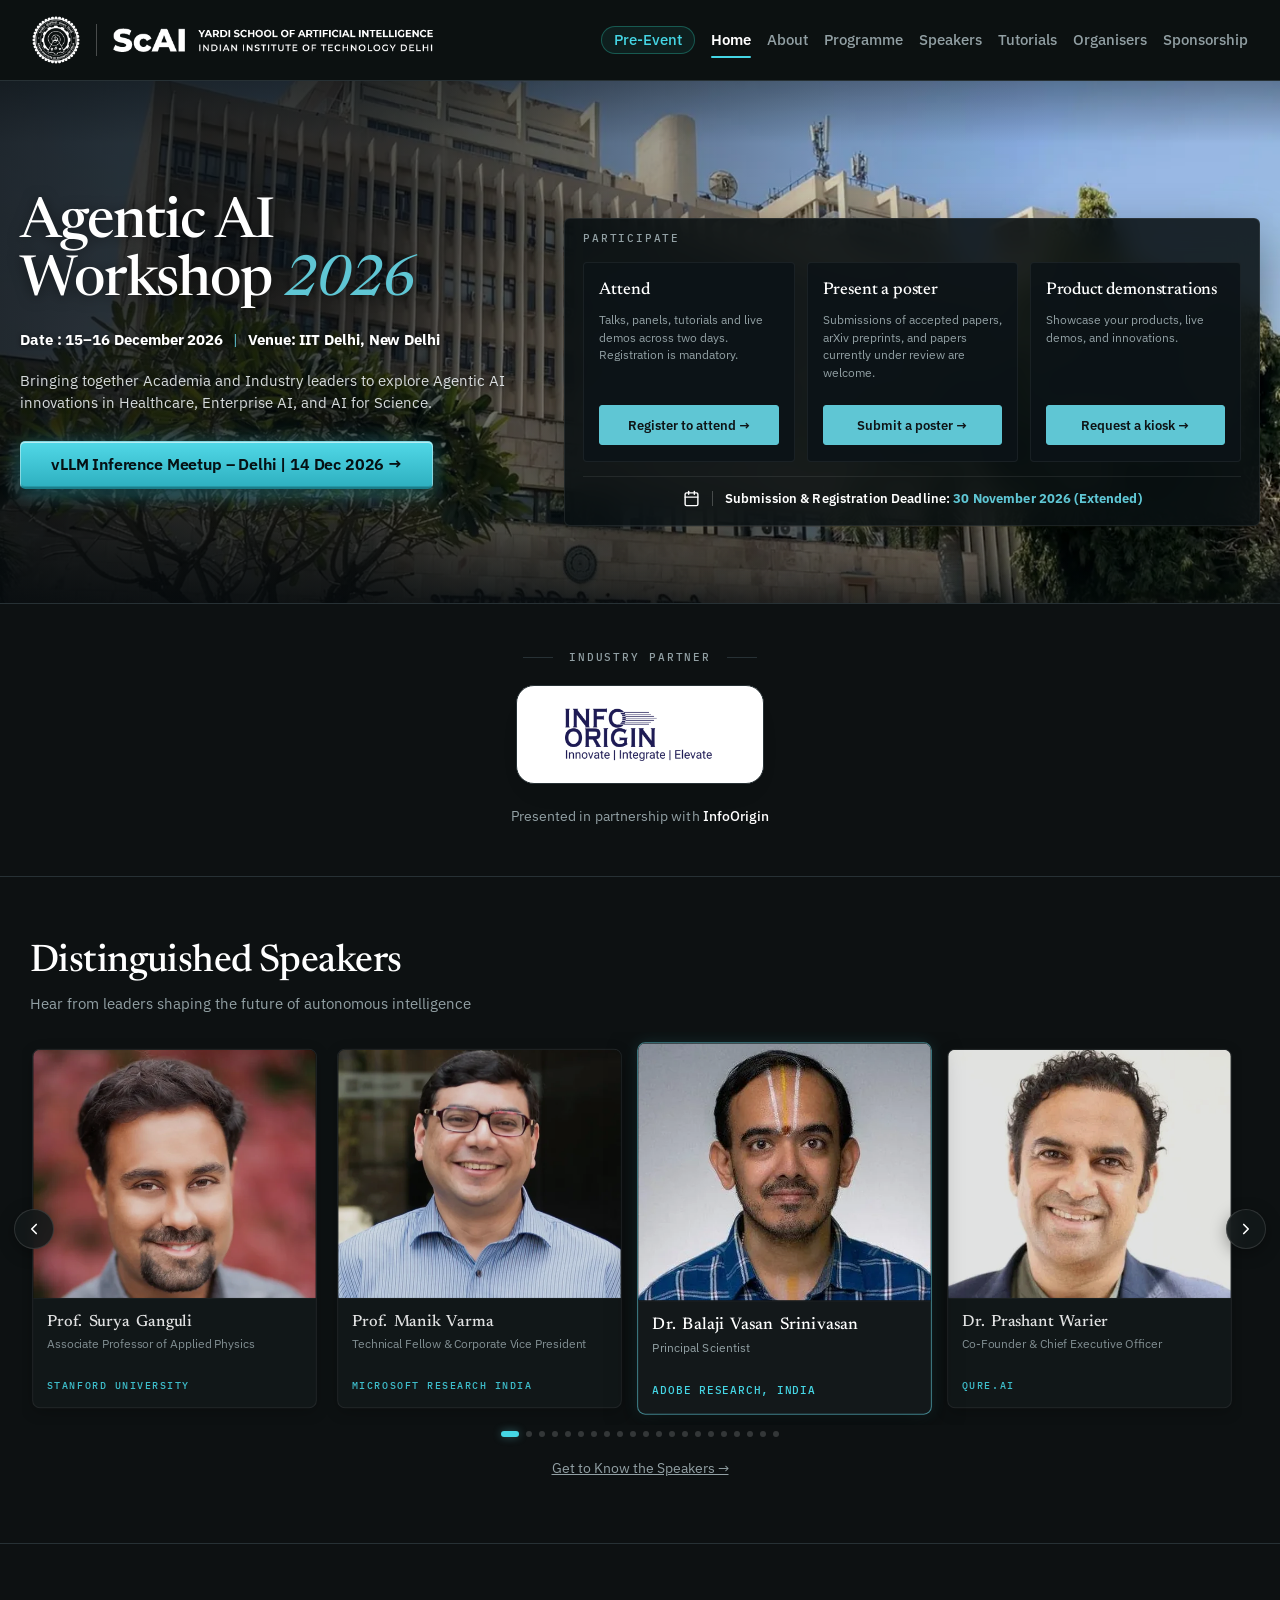
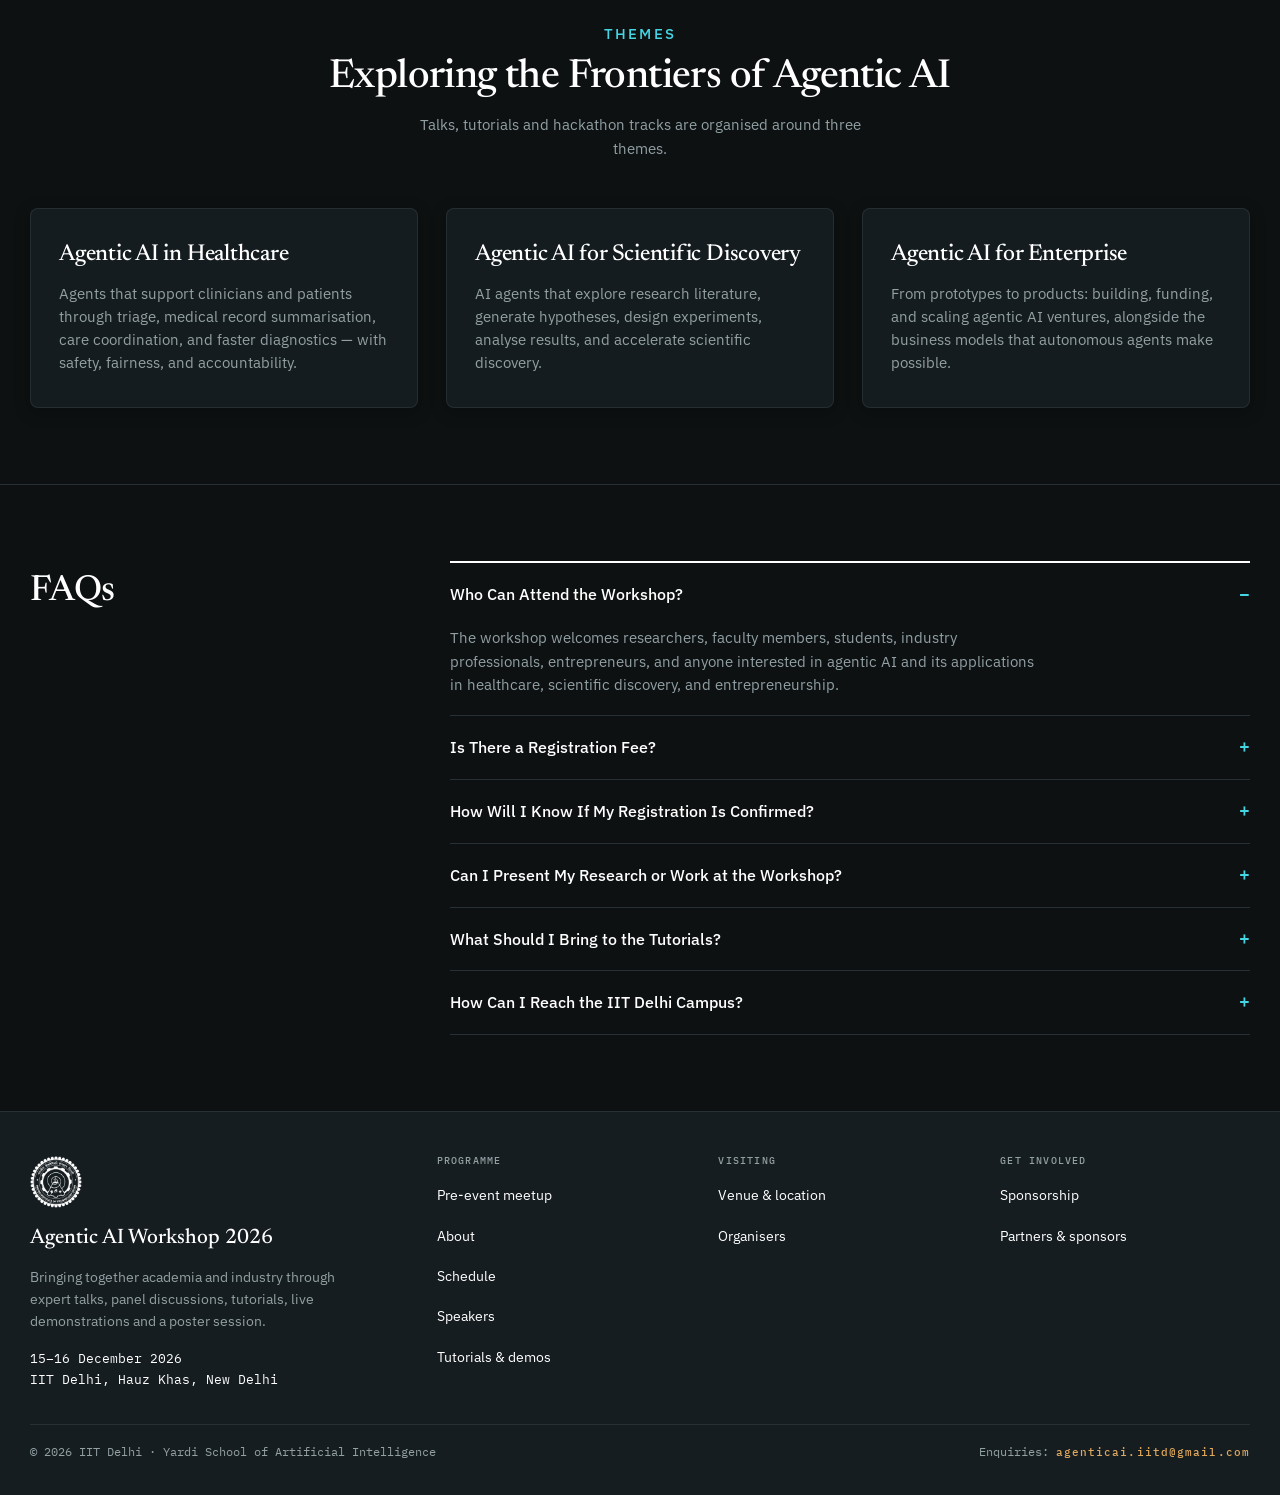
==== commit 662ec1e0: "Home page: Gaurav Tripathi card photo position fix" ====
--- a/static/index.html
+++ b/static/index.html
@@ -9,7 +9,7 @@
   <link rel="preconnect" href="https://fonts.gstatic.com" crossorigin>
   <link rel="stylesheet"
     href="https://fonts.googleapis.com/css2?family=Newsreader:ital,opsz,wght@0,6..72,400;0,6..72,500;0,6..72,600;1,6..72,400&family=IBM+Plex+Mono:wght@400;500&family=IBM+Plex+Sans:wght@400;500;600&display=swap">
-  <link rel="stylesheet" href="styles.css?v=13">
+  <link rel="stylesheet" href="styles.css?v=14">
   <script>try { localStorage.removeItem("aaiw-theme"); } catch (e) { } document.documentElement.setAttribute("data-theme", "dark");</script>
 </head>
 
@@ -58,153 +58,8 @@
             Healthcare, Enterprise AI, and AI for Science.</p>
           <div class="hero-actions" id="heroActions">
             <a class="hero-pre-btn" id="heroPreBtn" href="pre-event.html">
-              <span class="hero-btn-sparks" aria-hidden="true">
-                <svg width="24" height="24" viewBox="0 0 24 24" fill="none">
-                  <line x1="3" y1="5" x2="8" y2="9" stroke="#45D6E5" stroke-width="2.5" stroke-linecap="round" />
-                  <line x1="12" y1="2" x2="12" y2="8" stroke="#45D6E5" stroke-width="2.5" stroke-linecap="round" />
-                  <line x1="21" y1="5" x2="16" y2="9" stroke="#45D6E5" stroke-width="2.5" stroke-linecap="round" />
-                </svg>
-              </span>
               <span class="hero-btn-text">vLLM Inference Meetup &ndash; Delhi | 14 Dec 2026 &rarr;</span>
-              <span class="hero-btn-coils" id="heroBtnCoils" aria-hidden="true">
-                <span class="rope-coil"></span>
-                <span class="rope-coil"></span>
-                <span class="rope-coil"></span>
-              </span>
             </a>
-
-            <!-- Animated Robot Actor & Rope (Matching Reference Image) -->
-            <div class="hero-robot-actor" id="heroRobotActor" aria-hidden="true">
-              <svg class="hero-rope-canvas" id="heroRopeCanvas">
-                <path id="heroRopePath" class="hero-rope-line" d="" />
-              </svg>
-              <div class="hero-robot-shadow-pool" id="heroRobotShadow"></div>
-              <div class="hero-robot-figure" id="heroRobotFigure">
-                <svg class="robot-svg" viewBox="0 0 120 130" width="100%" height="100%" xmlns="http://www.w3.org/2000/svg">
-                  <defs>
-                    <filter id="refCyanGlow" x="-40%" y="-40%" width="180%" height="180%">
-                      <feGaussianBlur stdDeviation="3.2" result="blur" />
-                      <feMerge>
-                        <feMergeNode in="blur" />
-                        <feMergeNode in="SourceGraphic" />
-                      </feMerge>
-                    </filter>
-                    <filter id="softShadow" x="-20%" y="-20%" width="140%" height="140%">
-                      <feDropShadow dx="0" dy="8" stdDeviation="6" flood-color="#02070A" flood-opacity="0.5" />
-                    </filter>
-                    <linearGradient id="refHeadGrad" x1="25%" y1="0%" x2="80%" y2="100%">
-                      <stop offset="0%" stop-color="#FFFFFF" />
-                      <stop offset="30%" stop-color="#F8FAFC" />
-                      <stop offset="70%" stop-color="#E2E8F0" />
-                      <stop offset="100%" stop-color="#94A3B8" />
-                    </linearGradient>
-                    <linearGradient id="refBodyGrad" x1="20%" y1="0%" x2="80%" y2="100%">
-                      <stop offset="0%" stop-color="#FFFFFF" />
-                      <stop offset="40%" stop-color="#F1F5F9" />
-                      <stop offset="80%" stop-color="#CBD5E1" />
-                      <stop offset="100%" stop-color="#64748B" />
-                    </linearGradient>
-                    <linearGradient id="refVisorGrad" x1="0%" y1="0%" x2="0%" y2="100%">
-                      <stop offset="0%" stop-color="#0F172A" />
-                      <stop offset="100%" stop-color="#020617" />
-                    </linearGradient>
-                    <linearGradient id="refLimbGrad" x1="0%" y1="0%" x2="100%" y2="100%">
-                      <stop offset="0%" stop-color="#FFFFFF" />
-                      <stop offset="50%" stop-color="#E2E8F0" />
-                      <stop offset="100%" stop-color="#94A3B8" />
-                    </linearGradient>
-                    <radialGradient id="refEarGlow" cx="50%" cy="50%" r="50%">
-                      <stop offset="0%" stop-color="#E0F2FE" />
-                      <stop offset="50%" stop-color="#38BDF8" />
-                      <stop offset="100%" stop-color="#0284C7" />
-                    </radialGradient>
-                  </defs>
-                  <g filter="url(#softShadow)" class="robot-character" id="robotCharGroup">
-                    <!-- Backpack -->
-                    <rect class="robot-backpack" x="66" y="58" width="16" height="26" rx="5" fill="#1E293B" stroke="#475569" stroke-width="1.5" />
-                    <rect x="70" y="62" width="10" height="18" rx="3" fill="#0F172A" />
-
-                    <!-- Back Leg (Right) -->
-                    <g class="robot-leg-back" id="robotLegBack" transform-origin="60 88">
-                      <path d="M 57 85 L 62 108 L 73 118 L 86 118 C 88 118 89 116 88 114 L 84 109 L 69 98 L 65 85 Z" fill="url(#refLimbGrad)" />
-                      <circle cx="63" cy="95" r="4.5" fill="#334155" />
-                      <path d="M 68 118 L 87 118" stroke="#1E293B" stroke-width="3" stroke-linecap="round" />
-                    </g>
-
-                    <!-- Front Leg (Left) -->
-                    <g class="robot-leg-front" id="robotLegFront" transform-origin="45 88">
-                      <path d="M 43 85 L 36 104 L 23 118 L 38 118 C 41 118 43 116 43 113 L 45 106 L 51 98 L 51 85 Z" fill="url(#refLimbGrad)" />
-                      <circle cx="41" cy="96" r="4.5" fill="#334155" />
-                      <path d="M 22 118 L 41 118" stroke="#1E293B" stroke-width="3" stroke-linecap="round" />
-                    </g>
-
-                    <!-- Torso with ScAI emblem -->
-                    <g class="robot-torso">
-                      <path d="M 38 56 C 38 52 45 49 55 49 C 65 49 72 52 72 56 C 73 68 70 88 55 88 C 40 88 37 68 38 56 Z" fill="url(#refBodyGrad)" />
-                      <path d="M 42 56 C 44 52 49 51 55 51 C 61 51 66 52 68 56 C 64 54 46 54 42 56 Z" fill="#FFFFFF" opacity="0.75" />
-                      <rect x="47" y="62" width="16" height="8" rx="2.5" fill="#0F172A" stroke="rgba(69,214,229,0.5)" stroke-width="0.8" />
-                      <text x="55" y="68" fill="#45D6E5" font-family="-apple-system, BlinkMacSystemFont, Segoe UI, Roboto, sans-serif" font-size="5.2" font-weight="900" text-anchor="middle" letter-spacing="0.4">ScAI</text>
-                    </g>
-
-                    <!-- Back Arm (holds rope) -->
-                    <g class="robot-arm-back" id="robotArmBack" transform-origin="60 60">
-                      <path d="M 60 58 C 50 60 38 67 27 70 C 23 71 21 76 25 78 C 29 79 32 77 37 74 L 56 66 Z" fill="url(#refLimbGrad)" />
-                      <circle cx="26" cy="74" r="4.5" fill="#334155" />
-                      <circle cx="26" cy="74" r="3" fill="#64748B" />
-                    </g>
-
-                    <!-- Front Arm (pulls rope & waves) -->
-                    <g class="robot-arm-front" id="robotArmFront" transform-origin="48 60">
-                      <path class="robot-arm-front-path" d="M 48 58 C 40 60 30 66 18 69 C 14 70 12 75 16 77 C 20 78 24 76 28 73 L 45 65 Z" fill="url(#refLimbGrad)" />
-                      <circle cx="16" cy="73" r="5" fill="#334155" />
-                      <circle cx="16" cy="73" r="3.2" fill="#64748B" />
-                    </g>
-
-                    <!-- Neck Ring -->
-                    <rect x="48" y="45" width="14" height="5" rx="2" fill="#1E293B" />
-
-                    <!-- Head -->
-                    <g class="robot-head-group" id="robotHeadGroup" transform-origin="55 30">
-                      <!-- 3 Cyan energy spark lines above head (matching reference image!) -->
-                      <g class="robot-head-sparks" filter="url(#refCyanGlow)">
-                        <line x1="55" y1="4" x2="55" y2="9" stroke="#45D6E5" stroke-width="2" stroke-linecap="round" />
-                        <line x1="44" y1="6" x2="47" y2="10" stroke="#45D6E5" stroke-width="2" stroke-linecap="round" />
-                        <line x1="66" y1="6" x2="63" y2="10" stroke="#45D6E5" stroke-width="2" stroke-linecap="round" />
-                      </g>
-
-                      <!-- Ear Pod Left -->
-                      <rect x="23" y="24" width="7" height="18" rx="3.5" fill="#334155" />
-                      <circle cx="26" cy="33" r="4" fill="url(#refEarGlow)" filter="url(#refCyanGlow)" />
-                      <circle cx="26" cy="33" r="1.8" fill="#FFFFFF" />
-
-                      <!-- Head Dome -->
-                      <rect x="28" y="10" width="54" height="42" rx="21" fill="url(#refHeadGrad)" />
-                      <ellipse cx="55" cy="16" rx="18" ry="4.5" fill="#FFFFFF" opacity="0.8" />
-
-                      <!-- Visor Faceplate -->
-                      <rect x="33" y="18" width="44" height="26" rx="13" fill="url(#refVisorGrad)" stroke="rgba(69,214,229,0.4)" stroke-width="1.2" />
-                      <path d="M 38 23 C 46 20 62 20 72 23" stroke="rgba(255,255,255,0.28)" stroke-width="1.5" stroke-linecap="round" />
-
-                      <!-- Glowing Cyan Happy Arc Eyes (^ ^) - exact reference match! -->
-                      <g class="robot-eyes-happy" id="robotEyesHappy" filter="url(#refCyanGlow)">
-                        <path d="M 40 33 Q 45 25 50 33" fill="none" stroke="#38BDF8" stroke-width="3.5" stroke-linecap="round" />
-                        <path d="M 41 33 Q 45 27 49 33" fill="none" stroke="#E0F2FE" stroke-width="1.5" stroke-linecap="round" />
-                        <path d="M 57 33 Q 62 25 67 33" fill="none" stroke="#38BDF8" stroke-width="3.5" stroke-linecap="round" />
-                        <path d="M 58 33 Q 62 27 66 33" fill="none" stroke="#E0F2FE" stroke-width="1.5" stroke-linecap="round" />
-                      </g>
-
-                      <!-- Ear Pod Right (with bright cyan glowing donut ring) -->
-                      <g class="robot-ear-right">
-                        <rect x="80" y="22" width="9" height="22" rx="4.5" fill="#334155" />
-                        <rect x="83" y="24" width="6" height="18" rx="3" fill="#1E293B" />
-                        <ellipse cx="86" cy="33" rx="4.5" ry="6.5" fill="none" stroke="#38BDF8" stroke-width="3" filter="url(#refCyanGlow)" />
-                        <ellipse cx="86" cy="33" rx="4.5" ry="6.5" fill="none" stroke="#E0F2FE" stroke-width="1.2" />
-                      </g>
-                    </g>
-                  </g>
-                </svg>
-              </div>
-            </div>
           </div>
         </div>
         <div class="hero-panel">
@@ -457,7 +312,7 @@
               </article>
               <article class="spk-card" data-index="17">
                 <div class="spk-card-photo">
-                  <img src="photos/gaurav.webp" alt="Mr. Gaurav Tripathi" width="520" height="520" loading="lazy">
+                  <img class="spk-photo-low" src="photos/gaurav.webp" alt="Mr. Gaurav Tripathi" width="520" height="520" loading="lazy">
                 </div>
                 <div class="spk-card-info">
                   <h3 class="spk-card-name">Mr. Gaurav Tripathi</h3>
--- a/static/styles.css
+++ b/static/styles.css
@@ -1262,158 +1262,6 @@
   align-items: center;
   margin-top: 26px;
   position: relative;
-}
-
-/* ---------- 3D Companion Robot & Rope (Reference Image Match) ---------- */
-.hero-robot-actor {
-  position: absolute;
-  top: -24px;
-  left: 0;
-  width: 100%;
-  height: 120px;
-  pointer-events: none;
-  z-index: 3;
-  overflow: visible;
-}
-
-.hero-robot-shadow-pool {
-  position: absolute;
-  width: 76px;
-  height: 22px;
-  left: 0;
-  bottom: 6px;
-  border-radius: 50%;
-  background: radial-gradient(ellipse at center, rgba(69, 214, 229, 0.5) 0%, rgba(69, 214, 229, 0.18) 45%, transparent 72%);
-  filter: blur(2px);
-  pointer-events: none;
-  transform-origin: center center;
-  will-change: transform, opacity;
-}
-
-.hero-robot-figure {
-  position: absolute;
-  left: 0;
-  top: 0;
-  width: 86px;
-  height: 94px;
-  transform-origin: 50% 85%;
-  pointer-events: none;
-  will-change: transform;
-}
-
-.hero-rope-canvas {
-  position: absolute;
-  top: 0;
-  left: 0;
-  width: 100%;
-  height: 100%;
-  pointer-events: none;
-  overflow: visible;
-  z-index: 2;
-  opacity: 1;
-  transition: opacity 0.25s ease;
-}
-
-.hero-rope-line {
-  stroke: #FFFFFF;
-  stroke-width: 3;
-  stroke-linecap: round;
-  fill: none;
-  filter: drop-shadow(0 0 4px rgba(69, 214, 229, 0.75));
-}
-
-/* Button Rope Coils (3 white loops on the right cap, matching reference) */
-.hero-btn-coils {
-  position: absolute;
-  right: -3px;
-  top: -3px;
-  bottom: -3px;
-  width: 26px;
-  display: flex;
-  align-items: center;
-  justify-content: space-evenly;
-  pointer-events: none;
-  opacity: 1;
-  transition: opacity 0.3s ease;
-  z-index: 4;
-}
-
-.rope-coil {
-  width: 5px;
-  height: calc(100% + 4px);
-  background: linear-gradient(180deg, #FFFFFF 0%, #E2E8F0 45%, #94A3B8 100%);
-  border-radius: 9999px;
-  box-shadow: 
-    0 1px 3px rgba(0, 0, 0, 0.45),
-    0 0 4px rgba(255, 255, 255, 0.7);
-}
-
-/* 3 Cyan Energy Sparks above Button (matching reference image) */
-.hero-btn-sparks {
-  position: absolute;
-  top: -16px;
-  left: -8px;
-  width: 24px;
-  height: 24px;
-  pointer-events: none;
-  filter: drop-shadow(0 0 5px #45D6E5);
-  animation: btnSparksPulse 2.2s ease-in-out infinite alternate;
-}
-
-@keyframes btnSparksPulse {
-  0% {
-    opacity: 0.75;
-    transform: scale(0.95);
-  }
-  100% {
-    opacity: 1;
-    transform: scale(1.1);
-  }
-}
-
-/* Settle bounce glow highlight */
-.hero-btn-settle-glow {
-  box-shadow: 
-    inset 0 1px 0 rgba(255, 255, 255, 0.9),
-    inset 0 -1px 0 rgba(0, 0, 0, 0.15),
-    0 2px 6px rgba(0, 0, 0, 0.4),
-    0 8px 32px rgba(69, 214, 229, 0.85),
-    0 0 55px rgba(69, 214, 229, 0.65) !important;
-}
-
-/* Reduced Motion Fallback */
-@media (prefers-reduced-motion: reduce) {
-  .hero-pre-btn,
-  .hero-robot-actor,
-  .hero-robot-actor * {
-    animation: none !important;
-    transition: none !important;
-    transform: none !important;
-  }
-  .hero-robot-actor,
-  .hero-btn-coils {
-    display: none !important;
-  }
-}
-
-/* Mobile & Tablet Adjustments */
-@media (max-width: 768px) {
-  .hero-robot-figure {
-    width: 70px;
-    height: 78px;
-  }
-  .hero-robot-shadow-pool {
-    width: 60px;
-    height: 18px;
-  }
-}
-
-.hero-pre-btn {
-    transform: none !important;
-    opacity: 1 !important;
-    transition: none !important;
-    animation: none !important;
-  }
 }
 
 .hero-pre-btn {
@@ -2387,6 +2235,12 @@
   transition: transform .48s cubic-bezier(.22, 1, .36, 1), filter .35s ease;
 }
 
+/* Photos whose face sits low in the frame (e.g. Gaurav Tripathi): keep chin visible */
+.spk-card-photo img.spk-photo-low {
+  object-position: center bottom;
+  transform-origin: center bottom;
+}
+
 /* Compact, legible card content */
 .spk-card-info {
   padding: 13px 14px 15px;
